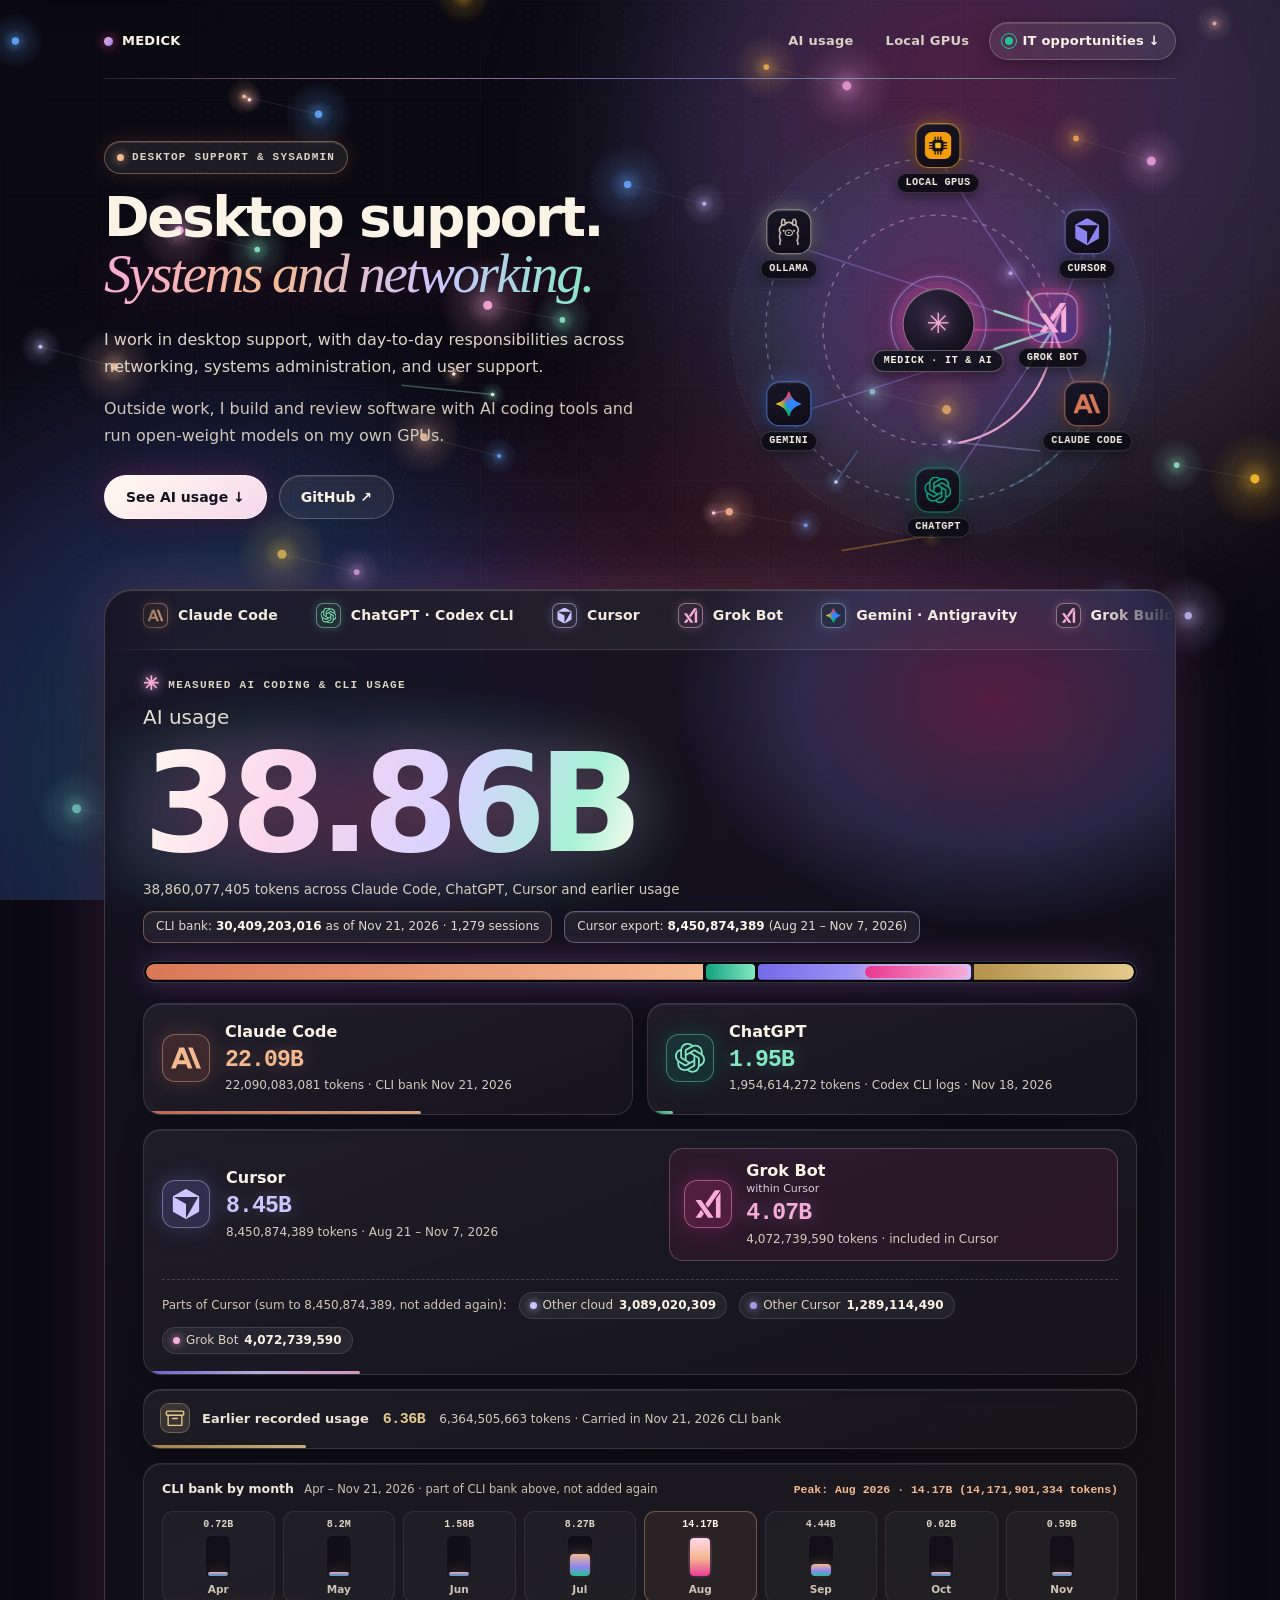
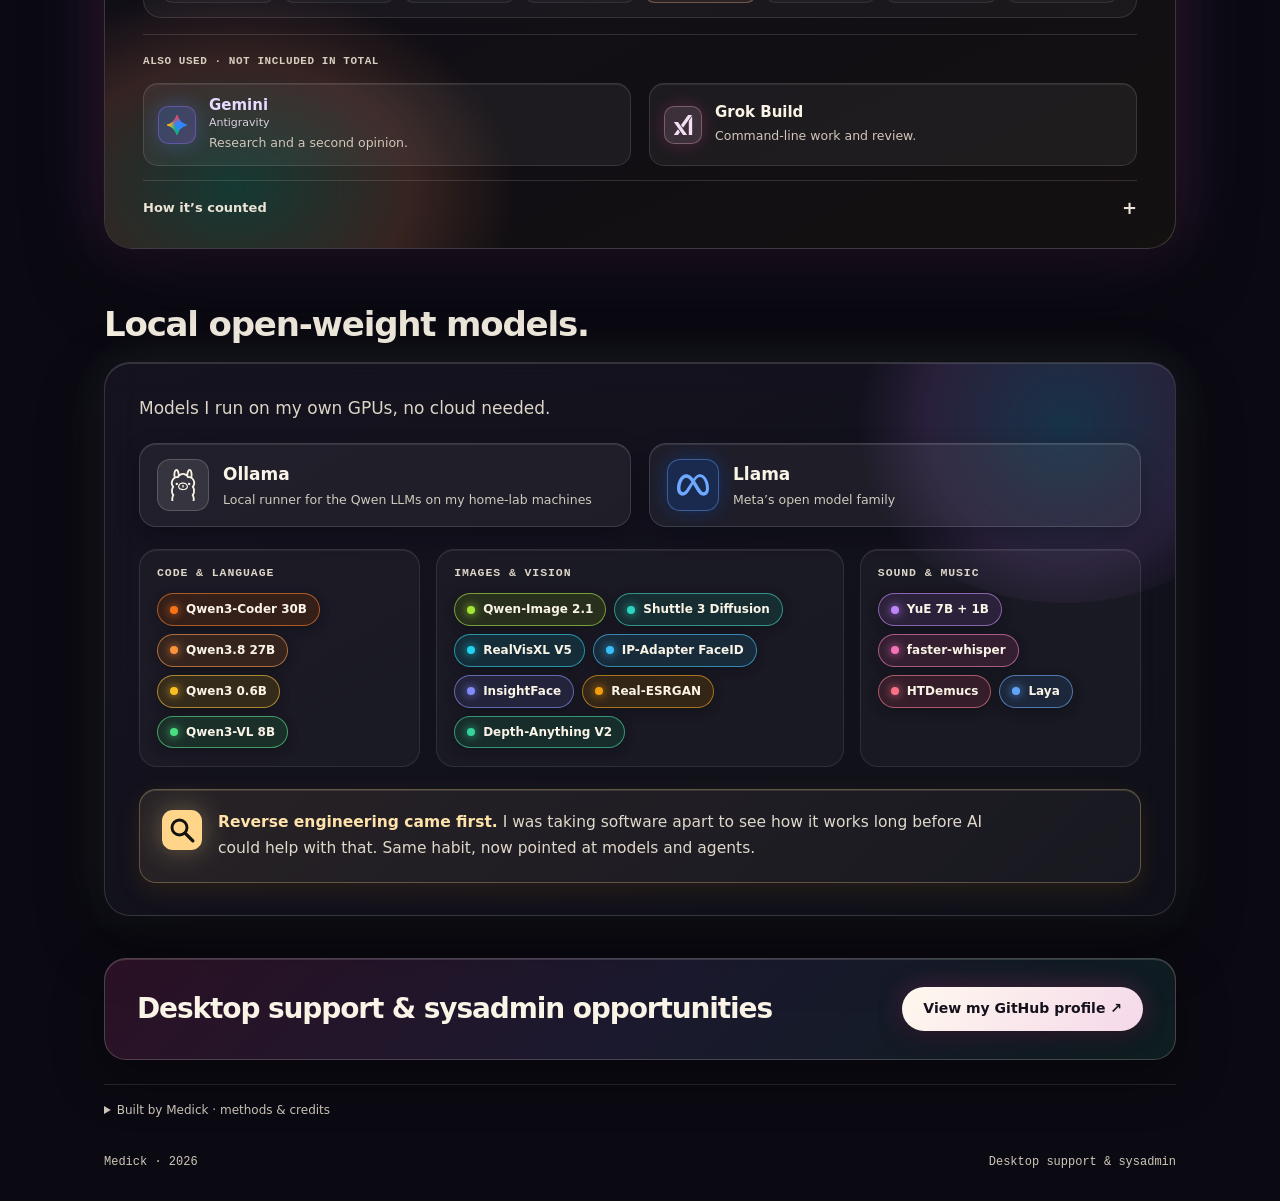
==== index.html @ 73600a6e "Daily refresh 2026-11-21: 38,860,077,405 tokens" ====
<!doctype html>
<html lang="en">
<head>
  <meta charset="utf-8">
  <meta name="viewport" content="width=device-width,initial-scale=1">
  <meta name="theme-color" content="#0b0a12">
  <title>Medick · AI usage ticker: 38B+ tokens</title>
  <meta name="description" content="Desktop support and systems administration. A measured, daily-updated count of the AI tokens I&#39;ve used in Claude Code, ChatGPT and Cursor, plus the open-weight models I run on my own GPUs.">
  <meta property="og:type" content="website">
  <meta property="og:title" content="Medick · AI usage ticker: 38B+ tokens">
  <meta property="og:description" content="Desktop support and systems administration. A measured, daily-updated count of the AI tokens I&#39;ve used in Claude Code, ChatGPT and Cursor, plus the open-weight models I run on my own GPUs.">
  <meta property="og:url" content="https://medick51o.github.io/token-ticker/">
  <meta property="og:image" content="https://medick51o.github.io/token-ticker/og-20261118.png">
  <meta property="og:image:type" content="image/png">
  <meta property="og:image:width" content="1200">
  <meta property="og:image:height" content="627">
  <meta property="og:image:alt" content="Medick: desktop support and systems administration, with a measured AI usage token total">
  <meta name="twitter:card" content="summary_large_image">
  <meta name="twitter:title" content="Medick · AI usage ticker: 38B+ tokens">
  <meta name="twitter:description" content="Desktop support and systems administration. A measured, daily-updated count of the AI tokens I&#39;ve used in Claude Code, ChatGPT and Cursor, plus the open-weight models I run on my own GPUs.">
  <meta name="twitter:image" content="https://medick51o.github.io/token-ticker/og-20261118.png">
  <link rel="icon" type="image/svg+xml" href="favicon.svg">
  <link rel="stylesheet" href="styles.css">
</head>
<body>
<a class="skip-link" href="#main">Skip to main content</a>
<svg width="0" height="0" style="position:absolute" aria-hidden="true" focusable="false">
  <defs><linearGradient gradientUnits="userSpaceOnUse" id="lobe-icons-gemini-0-_R_0_" x1="7" x2="11" y1="15.5" y2="12"><stop stop-color="#08B962"></stop><stop offset="1" stop-color="#08B962" stop-opacity="0"></stop></linearGradient><linearGradient gradientUnits="userSpaceOnUse" id="lobe-icons-gemini-1-_R_0_" x1="8" x2="11.5" y1="5.5" y2="11"><stop stop-color="#F94543"></stop><stop offset="1" stop-color="#F94543" stop-opacity="0"></stop></linearGradient><linearGradient gradientUnits="userSpaceOnUse" id="lobe-icons-gemini-2-_R_0_" x1="3.5" x2="17.5" y1="13.5" y2="12"><stop stop-color="#FABC12"></stop><stop offset=".46" stop-color="#FABC12" stop-opacity="0"></stop></linearGradient></defs>
  <symbol id="m-history" viewBox="0 0 48 48"><rect x="5" y="9" width="38" height="9" rx="3" fill="none" stroke="currentColor" stroke-width="3"/><path d="M9 18v22h30V18M19 25h10" fill="none" stroke="currentColor" stroke-width="3" stroke-linejoin="round" stroke-linecap="round"/></symbol>
  <symbol id="m-re" viewBox="0 0 48 48"><rect width="48" height="48" rx="13" fill="#FFD58A"/><circle cx="21" cy="21" r="9" fill="none" stroke="#15130F" stroke-width="3.5"/><line x1="28" y1="28" x2="37" y2="37" stroke="#15130F" stroke-width="4" stroke-linecap="round"/></symbol>
  <symbol id="m-local" viewBox="0 0 48 48"><rect width="48" height="48" rx="13" fill="#F59E0B"/><rect x="14" y="14" width="20" height="20" rx="4" fill="#15130F"/><rect x="19" y="19" width="10" height="10" rx="2" fill="#FBBF24"/><g stroke="#15130F" stroke-width="2.4" stroke-linecap="round"><path d="M19 9v5M24 9v5M29 9v5M19 34v5M24 34v5M29 34v5M9 19h5M9 24h5M9 29h5M34 19h5M34 24h5M34 29h5"/></g></symbol>
  <symbol id="company-anthropic" viewBox="0 0 24 24" fill="currentColor" fill-rule="evenodd"><path d="M17.3041 3.541h-3.6718l6.696 16.918H24Zm-10.6082 0L0 20.459h3.7442l1.3693-3.5527h7.0052l1.3693 3.5528h3.7442L10.5363 3.5409Zm-.3712 10.2232 2.2914-5.9456 2.2914 5.9456Z"/></symbol>
  <symbol id="company-openai" viewBox="0 0 24 24" fill="currentColor" fill-rule="evenodd"><path d="M9.205 8.658v-2.26c0-.19.072-.333.238-.428l4.543-2.616c.619-.357 1.356-.523 2.117-.523 2.854 0 4.662 2.212 4.662 4.566 0 .167 0 .357-.024.547l-4.71-2.759a.797.797 0 00-.856 0l-5.97 3.473zm10.609 8.8V12.06c0-.333-.143-.57-.429-.737l-5.97-3.473 1.95-1.118a.433.433 0 01.476 0l4.543 2.617c1.309.76 2.189 2.378 2.189 3.948 0 1.808-1.07 3.473-2.76 4.163zM7.802 12.703l-1.95-1.142c-.167-.095-.239-.238-.239-.428V5.899c0-2.545 1.95-4.472 4.591-4.472 1 0 1.927.333 2.712.928L8.23 5.067c-.285.166-.428.404-.428.737v6.898zM12 15.128l-2.795-1.57v-3.33L12 8.658l2.795 1.57v3.33L12 15.128zm1.796 7.23c-1 0-1.927-.332-2.712-.927l4.686-2.712c.285-.166.428-.404.428-.737v-6.898l1.974 1.142c.167.095.238.238.238.428v5.233c0 2.545-1.974 4.472-4.614 4.472zm-5.637-5.303l-4.544-2.617c-1.308-.761-2.188-2.378-2.188-3.948A4.482 4.482 0 014.21 6.327v5.423c0 .333.143.571.428.738l5.947 3.449-1.95 1.118a.432.432 0 01-.476 0zm-.262 3.9c-2.688 0-4.662-2.021-4.662-4.519 0-.19.024-.38.047-.57l4.686 2.71c.286.167.571.167.856 0l5.97-3.448v2.26c0 .19-.07.333-.237.428l-4.543 2.616c-.619.357-1.356.523-2.117.523zm5.899 2.83a5.947 5.947 0 005.827-4.756C22.287 18.339 24 15.84 24 13.296c0-1.665-.713-3.282-1.998-4.448.119-.5.19-.999.19-1.498 0-3.401-2.759-5.947-5.946-5.947-.642 0-1.26.095-1.88.31A5.962 5.962 0 0010.205 0a5.947 5.947 0 00-5.827 4.757C1.713 5.447 0 7.945 0 10.49c0 1.666.713 3.283 1.998 4.448-.119.5-.19 1-.19 1.499 0 3.401 2.759 5.946 5.946 5.946.642 0 1.26-.095 1.88-.309a5.96 5.96 0 004.162 1.713z"></path></symbol>
  <symbol id="company-cursor" viewBox="0 0 24 24" fill="currentColor" fill-rule="evenodd"><path d="M11.503.131 1.891 5.678a.84.84 0 0 0-.42.726v11.188c0 .3.162.575.42.724l9.609 5.55a1 1 0 0 0 .998 0l9.61-5.55a.84.84 0 0 0 .42-.724V6.404a.84.84 0 0 0-.42-.726L12.497.131a1.01 1.01 0 0 0-.996 0M2.657 6.338h18.55c.263 0 .43.287.297.515L12.23 22.918c-.062.107-.229.064-.229-.06V12.335a.59.59 0 0 0-.295-.51l-9.11-5.257c-.109-.063-.064-.23.061-.23"/></symbol>
  <symbol id="company-xai" viewBox="0 0 24 24" fill="currentColor" fill-rule="evenodd"><path d="M6.469 8.776L16.512 23h-4.464L2.005 8.776H6.47zm-.004 7.9l2.233 3.164L6.467 23H2l4.465-6.324zM22 2.582V23h-3.659V7.764L22 2.582zM22 1l-9.952 14.095-2.233-3.163L17.533 1H22z"></path></symbol>
  <symbol id="company-gemini" viewBox="0 0 24 24" fill="currentColor" fill-rule="evenodd"><path d="M20.616 10.835a14.147 14.147 0 01-4.45-3.001 14.111 14.111 0 01-3.678-6.452.503.503 0 00-.975 0 14.134 14.134 0 01-3.679 6.452 14.155 14.155 0 01-4.45 3.001c-.65.28-1.318.505-2.002.678a.502.502 0 000 .975c.684.172 1.35.397 2.002.677a14.147 14.147 0 014.45 3.001 14.112 14.112 0 013.679 6.453.502.502 0 00.975 0c.172-.685.397-1.351.677-2.003a14.145 14.145 0 013.001-4.45 14.113 14.113 0 016.453-3.678.503.503 0 000-.975 13.245 13.245 0 01-2.003-.678z" fill="#3186FF"></path><path d="M20.616 10.835a14.147 14.147 0 01-4.45-3.001 14.111 14.111 0 01-3.678-6.452.503.503 0 00-.975 0 14.134 14.134 0 01-3.679 6.452 14.155 14.155 0 01-4.45 3.001c-.65.28-1.318.505-2.002.678a.502.502 0 000 .975c.684.172 1.35.397 2.002.677a14.147 14.147 0 014.45 3.001 14.112 14.112 0 013.679 6.453.502.502 0 00.975 0c.172-.685.397-1.351.677-2.003a14.145 14.145 0 013.001-4.45 14.113 14.113 0 016.453-3.678.503.503 0 000-.975 13.245 13.245 0 01-2.003-.678z" fill="url(#lobe-icons-gemini-0-_R_0_)"></path><path d="M20.616 10.835a14.147 14.147 0 01-4.45-3.001 14.111 14.111 0 01-3.678-6.452.503.503 0 00-.975 0 14.134 14.134 0 01-3.679 6.452 14.155 14.155 0 01-4.45 3.001c-.65.28-1.318.505-2.002.678a.502.502 0 000 .975c.684.172 1.35.397 2.002.677a14.147 14.147 0 014.45 3.001 14.112 14.112 0 013.679 6.453.502.502 0 00.975 0c.172-.685.397-1.351.677-2.003a14.145 14.145 0 013.001-4.45 14.113 14.113 0 016.453-3.678.503.503 0 000-.975 13.245 13.245 0 01-2.003-.678z" fill="url(#lobe-icons-gemini-1-_R_0_)"></path><path d="M20.616 10.835a14.147 14.147 0 01-4.45-3.001 14.111 14.111 0 01-3.678-6.452.503.503 0 00-.975 0 14.134 14.134 0 01-3.679 6.452 14.155 14.155 0 01-4.45 3.001c-.65.28-1.318.505-2.002.678a.502.502 0 000 .975c.684.172 1.35.397 2.002.677a14.147 14.147 0 014.45 3.001 14.112 14.112 0 013.679 6.453.502.502 0 00.975 0c.172-.685.397-1.351.677-2.003a14.145 14.145 0 013.001-4.45 14.113 14.113 0 016.453-3.678.503.503 0 000-.975 13.245 13.245 0 01-2.003-.678z" fill="url(#lobe-icons-gemini-2-_R_0_)"></path></symbol>
  <symbol id="company-ollama" viewBox="0 0 24 24" fill="currentColor" fill-rule="evenodd"><path d="M16.361 10.26a.894.894 0 0 0-.558.47l-.072.148.001.207c0 .193.004.217.059.353.076.193.152.312.291.448.24.238.51.3.872.205a.86.86 0 0 0 .517-.436.752.752 0 0 0 .08-.498c-.064-.453-.33-.782-.724-.897a1.06 1.06 0 0 0-.466 0zm-9.203.005c-.305.096-.533.32-.65.639a1.187 1.187 0 0 0-.06.52c.057.309.31.59.598.667.362.095.632.033.872-.205.14-.136.215-.255.291-.448.055-.136.059-.16.059-.353l.001-.207-.072-.148a.894.894 0 0 0-.565-.472 1.02 1.02 0 0 0-.474.007Zm4.184 2c-.131.071-.223.25-.195.383.031.143.157.288.353.407.105.063.112.072.117.136.004.038-.01.146-.029.243-.02.094-.036.194-.036.222.002.074.07.195.143.253.064.052.076.054.255.059.164.005.198.001.264-.03.169-.082.212-.234.15-.525-.052-.243-.042-.28.087-.355.137-.08.281-.219.324-.314a.365.365 0 0 0-.175-.48.394.394 0 0 0-.181-.033c-.126 0-.207.03-.355.124l-.085.053-.053-.032c-.219-.13-.259-.145-.391-.143a.396.396 0 0 0-.193.032zm.39-2.195c-.373.036-.475.05-.654.086-.291.06-.68.195-.951.328-.94.46-1.589 1.226-1.787 2.114-.04.176-.045.234-.045.53 0 .294.005.357.043.524.264 1.16 1.332 2.017 2.714 2.173.3.033 1.596.033 1.896 0 1.11-.125 2.064-.727 2.493-1.571.114-.226.169-.372.22-.602.039-.167.044-.23.044-.523 0-.297-.005-.355-.045-.531-.288-1.29-1.539-2.304-3.072-2.497a6.873 6.873 0 0 0-.855-.031zm.645.937a3.283 3.283 0 0 1 1.44.514c.223.148.537.458.671.662.166.251.26.508.303.82.02.143.01.251-.043.482-.08.345-.332.705-.672.957a3.115 3.115 0 0 1-.689.348c-.382.122-.632.144-1.525.138-.582-.006-.686-.01-.853-.042-.57-.107-1.022-.334-1.35-.68-.264-.28-.385-.535-.45-.946-.03-.192.025-.509.137-.776.136-.326.488-.73.836-.963.403-.269.934-.46 1.422-.512.187-.02.586-.02.773-.002zm-5.503-11a1.653 1.653 0 0 0-.683.298C5.617.74 5.173 1.666 4.985 2.819c-.07.436-.119 1.04-.119 1.503 0 .544.064 1.24.155 1.721.02.107.031.202.023.208a8.12 8.12 0 0 1-.187.152 5.324 5.324 0 0 0-.949 1.02 5.49 5.49 0 0 0-.94 2.339 6.625 6.625 0 0 0-.023 1.357c.091.78.325 1.438.727 2.04l.13.195-.037.064c-.269.452-.498 1.105-.605 1.732-.084.496-.095.629-.095 1.294 0 .67.009.803.088 1.266.095.555.288 1.143.503 1.534.071.128.243.393.264.407.007.003-.014.067-.046.141a7.405 7.405 0 0 0-.548 1.873c-.062.417-.071.552-.071.991 0 .56.031.832.148 1.279L3.42 24h1.478l-.05-.091c-.297-.552-.325-1.575-.068-2.597.117-.472.25-.819.498-1.296l.148-.29v-.177c0-.165-.003-.184-.057-.293a.915.915 0 0 0-.194-.25 1.74 1.74 0 0 1-.385-.543c-.424-.92-.506-2.286-.208-3.451.124-.486.329-.918.544-1.154a.787.787 0 0 0 .223-.531c0-.195-.07-.355-.224-.522a3.136 3.136 0 0 1-.817-1.729c-.14-.96.114-2.005.69-2.834.563-.814 1.353-1.336 2.237-1.475.199-.033.57-.028.776.01.226.04.367.028.512-.041.179-.085.268-.19.374-.431.093-.215.165-.333.36-.576.234-.29.46-.489.822-.729.413-.27.884-.467 1.352-.561.17-.035.25-.04.569-.04.319 0 .398.005.569.04a4.07 4.07 0 0 1 1.914.997c.117.109.398.457.488.602.034.057.095.177.132.267.105.241.195.346.374.43.14.068.286.082.503.045.343-.058.607-.053.943.016 1.144.23 2.14 1.173 2.581 2.437.385 1.108.276 2.267-.296 3.153-.097.15-.193.27-.333.419-.301.322-.301.722-.001 1.053.493.539.801 1.866.708 3.036-.062.772-.26 1.463-.533 1.854a2.096 2.096 0 0 1-.224.258.916.916 0 0 0-.194.25c-.054.109-.057.128-.057.293v.178l.148.29c.248.476.38.823.498 1.295.253 1.008.231 2.01-.059 2.581a.845.845 0 0 0-.044.098c0 .006.329.009.732.009h.73l.02-.074.036-.134c.019-.076.057-.3.088-.516.029-.217.029-1.016 0-1.258-.11-.875-.295-1.57-.597-2.226-.032-.074-.053-.138-.046-.141.008-.005.057-.074.108-.152.376-.569.607-1.284.724-2.228.031-.26.031-1.378 0-1.628-.083-.645-.182-1.082-.348-1.525a6.083 6.083 0 0 0-.329-.7l-.038-.064.131-.194c.402-.604.636-1.262.727-2.04a6.625 6.625 0 0 0-.024-1.358 5.512 5.512 0 0 0-.939-2.339 5.325 5.325 0 0 0-.95-1.02 8.097 8.097 0 0 1-.186-.152.692.692 0 0 1 .023-.208c.208-1.087.201-2.443-.017-3.503-.19-.924-.535-1.658-.98-2.082-.354-.338-.716-.482-1.15-.455-.996.059-1.8 1.205-2.116 3.01a6.805 6.805 0 0 0-.097.726c0 .036-.007.066-.015.066a.96.96 0 0 1-.149-.078A4.857 4.857 0 0 0 12 3.03c-.832 0-1.687.243-2.456.698a.958.958 0 0 1-.148.078c-.008 0-.015-.03-.015-.066a6.71 6.71 0 0 0-.097-.725C8.997 1.392 8.337.319 7.46.048a2.096 2.096 0 0 0-.585-.041Zm.293 1.402c.248.197.523.759.682 1.388.03.113.06.244.069.292.007.047.026.152.041.233.067.365.098.76.102 1.24l.002.475-.12.175-.118.178h-.278c-.324 0-.646.041-.954.124l-.238.06c-.033.007-.038-.003-.057-.144a8.438 8.438 0 0 1 .016-2.323c.124-.788.413-1.501.696-1.711.067-.05.079-.049.157.013zm9.825-.012c.17.126.358.46.498.888.28.854.36 2.028.212 3.145-.019.14-.024.151-.057.144l-.238-.06a3.693 3.693 0 0 0-.954-.124h-.278l-.119-.178-.119-.175.002-.474c.004-.669.066-1.19.214-1.772.157-.623.434-1.185.68-1.382.078-.062.09-.063.159-.012z"/></symbol>
  <symbol id="company-meta" viewBox="0 0 24 24" fill="currentColor" fill-rule="evenodd"><path d="M6.915 4.03c-1.968 0-3.683 1.28-4.871 3.113C.704 9.208 0 11.883 0 14.449c0 .706.07 1.369.21 1.973a6.624 6.624 0 0 0 .265.86 5.297 5.297 0 0 0 .371.761c.696 1.159 1.818 1.927 3.593 1.927 1.497 0 2.633-.671 3.965-2.444.76-1.012 1.144-1.626 2.663-4.32l.756-1.339.186-.325c.061.1.121.196.183.3l2.152 3.595c.724 1.21 1.665 2.556 2.47 3.314 1.046.987 1.992 1.22 3.06 1.22 1.075 0 1.876-.355 2.455-.843a3.743 3.743 0 0 0 .81-.973c.542-.939.861-2.127.861-3.745 0-2.72-.681-5.357-2.084-7.45-1.282-1.912-2.957-2.93-4.716-2.93-1.047 0-2.088.467-3.053 1.308-.652.57-1.257 1.29-1.82 2.05-.69-.875-1.335-1.547-1.958-2.056-1.182-.966-2.315-1.303-3.454-1.303zm10.16 2.053c1.147 0 2.188.758 2.992 1.999 1.132 1.748 1.647 4.195 1.647 6.4 0 1.548-.368 2.9-1.839 2.9-.58 0-1.027-.23-1.664-1.004-.496-.601-1.343-1.878-2.832-4.358l-.617-1.028a44.908 44.908 0 0 0-1.255-1.98c.07-.109.141-.224.211-.327 1.12-1.667 2.118-2.602 3.358-2.602zm-10.201.553c1.265 0 2.058.791 2.675 1.446.307.327.737.871 1.234 1.579l-1.02 1.566c-.757 1.163-1.882 3.017-2.837 4.338-1.191 1.649-1.81 1.817-2.486 1.817-.524 0-1.038-.237-1.383-.794-.263-.426-.464-1.13-.464-2.046 0-2.221.63-4.535 1.66-6.088.454-.687.964-1.226 1.533-1.533a2.264 2.264 0 0 1 1.088-.285z"/></symbol>
</svg>
<canvas id="bg-canvas" class="bg-canvas" aria-hidden="true"></canvas>
<div class="bg-aurora" aria-hidden="true">
  <span class="bg-orb bg-orb-a"></span>
  <span class="bg-orb bg-orb-b"></span>
  <span class="bg-orb bg-orb-c"></span>
  <span class="bg-grid"></span>
</div>
<div class="page">
  <nav class="nav" aria-label="Primary">
    <a class="nav-brand" href="#"><i class="nav-dot" aria-hidden="true"></i>MEDICK</a>
    <div class="nav-links">
      <a class="nav-link" href="#ticker">AI usage</a>
      <a class="nav-link" href="#local-models">Local GPUs</a>
      <a class="nav-pill" href="#talk"><i aria-hidden="true"></i><span>IT opportunities ↓</span></a>
    </div>
  </nav>
  <main id="main">
    <section class="intro">
      <div class="intro-copy">
        <p class="eyebrow"><i aria-hidden="true"></i>Desktop support &amp; sysadmin</p>
        <h1>Desktop support.<br><em>Systems and networking.</em></h1>
        <p class="intro-lead">I work in desktop support, with day-to-day responsibilities across networking, systems administration, and user support.</p>
        <p class="intro-sub">Outside work, I build and review software with AI coding tools and run open-weight models on my own GPUs.</p>
        <div class="intro-actions">
          <a class="btn-primary" href="#ticker">See AI usage ↓</a>
          <a class="btn-ghost" href="https://github.com/medick51o" target="_blank" rel="noopener noreferrer">GitHub ↗</a>
        </div>
      </div>
      <div class="orbit-stage" aria-hidden="true">
        <div class="orbit-glow"></div>
        <div class="orbit-compass"></div>
        <div class="orbit">
          <div class="spin">
            <svg viewBox="14.645 14.645 70.71 70.71">
              <defs>
                <linearGradient id="orbit-ring-sig" x1="0%" y1="0%" x2="100%" y2="100%">
                  <stop offset="0%" stop-color="#f7add8" stop-opacity="0.95"/>
                  <stop offset="50%" stop-color="#8c84f0" stop-opacity="0.75"/>
                  <stop offset="100%" stop-color="#24c495" stop-opacity="0"/>
                </linearGradient>
                <linearGradient id="orbit-spoke-sig" x1="0%" y1="0%" x2="100%" y2="0%">
                  <stop offset="0%" stop-color="#f7add8" stop-opacity="0.9"/>
                  <stop offset="100%" stop-color="#84e8c2" stop-opacity="0.85"/>
                </linearGradient>
              </defs>
              <circle cx="50" cy="50" r="28" fill="none" stroke="rgba(246,178,218,0.42)" stroke-width=".35" stroke-dasharray="1.2 1.4"/>
              <circle cx="50" cy="50" r="42" fill="none" stroke="rgba(199,193,255,0.38)" stroke-width=".35" stroke-dasharray="1.2 1.4"/>
              <circle class="orbit-tracer orbit-tracer-outer" cx="50" cy="50" r="42" pathLength="100" fill="none" stroke="url(#orbit-ring-sig)" stroke-width=".62" stroke-linecap="round" stroke-dasharray="18 82"/>
              <circle class="orbit-tracer orbit-tracer-inner" cx="50" cy="50" r="28" pathLength="100" fill="none" stroke="#f7add8" stroke-width=".58" stroke-linecap="round" stroke-dasharray="22 78"/>
              <g stroke="rgba(168,139,250,0.38)" stroke-width=".34">
                <line x1="78" y1="50" x2="86.37" y2="29"/><line x1="78" y1="50" x2="86.37" y2="71"/><line x1="78" y1="50" x2="50" y2="8"/>
                <line x1="78" y1="50" x2="50" y2="92"/><line x1="78" y1="50" x2="13.63" y2="71"/><line x1="78" y1="50" x2="13.63" y2="29"/>
              </g>
              <g class="spoke-pulses" fill="none" stroke="url(#orbit-spoke-sig)" stroke-width=".66" stroke-linecap="round">
                <line class="spoke-pulse s1" pathLength="100" x1="78" y1="50" x2="86.37" y2="29"/>
                <line class="spoke-pulse s2" pathLength="100" x1="78" y1="50" x2="86.37" y2="71"/>
                <line class="spoke-pulse s3" pathLength="100" x1="78" y1="50" x2="50" y2="92"/>
                <line class="spoke-pulse s4" pathLength="100" x1="78" y1="50" x2="13.63" y2="71"/>
                <line class="spoke-pulse s5" pathLength="100" x1="78" y1="50" x2="13.63" y2="29"/>
                <line class="spoke-pulse s6" pathLength="100" x1="78" y1="50" x2="50" y2="8"/>
              </g>
              <line x1="50" y1="50" x2="78" y2="50" stroke="rgba(232,54,143,0.55)" stroke-width=".65" stroke-linecap="round"/>
              <line class="core-tether-pulse" pathLength="100" x1="50" y1="50" x2="78" y2="50" stroke="#ffd1ec" stroke-width=".95" stroke-linecap="round"/>
            </svg>
            <div class="node bot" style="--a:0deg;--r:calc(var(--S)*.28);--nc:#E8368F"><div><div><svg class="mk" viewBox="0 0 24 24"><use href="#company-xai"/></svg><span>Grok Bot</span></div></div></div>
            <div class="node" style="--a:-30deg;--r:calc(var(--S)*.42);--nc:#8C84F0"><div><div><svg class="mk" viewBox="0 0 24 24"><use href="#company-cursor"/></svg><span>Cursor</span></div></div></div>
            <div class="node" style="--a:30deg;--r:calc(var(--S)*.42);--nc:#D97757"><div><div><svg class="mk" viewBox="0 0 24 24"><use href="#company-anthropic"/></svg><span>Claude Code</span></div></div></div>
            <div class="node" style="--a:90deg;--r:calc(var(--S)*.42);--nc:#10A37F"><div><div><svg class="mk" viewBox="0 0 24 24"><use href="#company-openai"/></svg><span>ChatGPT</span></div></div></div>
            <div class="node" style="--a:150deg;--r:calc(var(--S)*.42);--nc:#4F8CFF"><div><div><svg class="mk" viewBox="0 0 24 24"><use href="#company-gemini"/></svg><span>Gemini</span></div></div></div>
            <div class="node" style="--a:210deg;--r:calc(var(--S)*.42);--nc:#CFC7B6"><div><div><svg class="mk" viewBox="0 0 24 24"><use href="#company-ollama"/></svg><span>Ollama</span></div></div></div>
            <div class="node" style="--a:270deg;--r:calc(var(--S)*.42);--nc:#F59E0B"><div><div><svg class="mk" viewBox="0 0 48 48"><use href="#m-local"/></svg><span>Local GPUs</span></div></div></div>
          </div>
          <div class="core">
            <div class="core-ring"></div>
            <div class="core-ring core-ring-b"></div>
            <div class="core-badge"><span class="core-spark">✳</span></div>
            <span>Medick · IT &amp; AI</span>
          </div>
        </div>
      </div>
    </section>

    <section class="ticker" id="ticker" aria-labelledby="hero-label">
      <div class="marq" aria-hidden="true">
        <div class="marq-track">
          <span style="--mc:#f5b990"><svg class="mk" viewBox="0 0 24 24"><use href="#company-anthropic"/></svg>Claude Code</span>
          <span style="--mc:#84e8c2"><svg class="mk" viewBox="0 0 24 24"><use href="#company-openai"/></svg>ChatGPT · Codex CLI</span>
          <span style="--mc:#ccc6ff"><svg class="mk" viewBox="0 0 24 24"><use href="#company-cursor"/></svg>Cursor</span>
          <span style="--mc:#f7add8"><svg class="mk" viewBox="0 0 24 24"><use href="#company-xai"/></svg>Grok Bot</span>
          <span style="--mc:#93c5fd"><svg class="mk" viewBox="0 0 24 24"><use href="#company-gemini"/></svg>Gemini · Antigravity</span>
          <span style="--mc:#f7add8"><svg class="mk" viewBox="0 0 24 24"><use href="#company-xai"/></svg>Grok Build</span>
          <span style="--mc:#f4f1ea"><svg class="mk" viewBox="0 0 24 24"><use href="#company-ollama"/></svg>Ollama</span>
          <span style="--mc:#6ea8ff"><svg class="mk" viewBox="0 0 24 24"><use href="#company-meta"/></svg>Llama</span>
          <span style="--mc:#fbbf24"><svg class="mk" viewBox="0 0 48 48"><use href="#m-local"/></svg>Local GPUs</span>
          <span style="--mc:#f5b990"><svg class="mk" viewBox="0 0 24 24"><use href="#company-anthropic"/></svg>Claude Code</span>
          <span style="--mc:#84e8c2"><svg class="mk" viewBox="0 0 24 24"><use href="#company-openai"/></svg>ChatGPT · Codex CLI</span>
          <span style="--mc:#ccc6ff"><svg class="mk" viewBox="0 0 24 24"><use href="#company-cursor"/></svg>Cursor</span>
          <span style="--mc:#f7add8"><svg class="mk" viewBox="0 0 24 24"><use href="#company-xai"/></svg>Grok Bot</span>
          <span style="--mc:#93c5fd"><svg class="mk" viewBox="0 0 24 24"><use href="#company-gemini"/></svg>Gemini · Antigravity</span>
          <span style="--mc:#f7add8"><svg class="mk" viewBox="0 0 24 24"><use href="#company-xai"/></svg>Grok Build</span>
          <span style="--mc:#f4f1ea"><svg class="mk" viewBox="0 0 24 24"><use href="#company-ollama"/></svg>Ollama</span>
          <span style="--mc:#6ea8ff"><svg class="mk" viewBox="0 0 24 24"><use href="#company-meta"/></svg>Llama</span>
          <span style="--mc:#fbbf24"><svg class="mk" viewBox="0 0 48 48"><use href="#m-local"/></svg>Local GPUs</span>
        </div>
      </div>
      <div class="kicker"><span class="spark" aria-hidden="true">✳</span> Measured AI coding &amp; CLI usage</div>
      <h2 id="hero-label">AI usage</h2>
      <div class="odometer-wrap">
        <div class="odometer-glow" aria-hidden="true"></div>
        <div class="big-number" id="odometer" aria-hidden="true">38.86B</div>
      </div>
      <div id="odometer-status" class="sr-only" aria-live="polite">38,860,077,405 tokens across Claude Code, ChatGPT, Cursor and earlier usage</div>
      <p class="energy" id="usage-context">38,860,077,405 tokens across Claude Code, ChatGPT, Cursor and earlier usage</p>
      <div class="snapshot-strip" id="snapshot-strip">
        <span id="cli-bank-pill">CLI bank: <strong>30,409,203,016</strong> as of Nov 21, 2026 · 1,279 sessions</span>
        <span id="cursor-bank-pill">Cursor export: <strong>8,450,874,389</strong> (Aug 21 – Nov 7, 2026)</span>
      </div>

      <div class="bar-track" id="bar-track">
        <div class="usage-bar" id="usage-bar" role="img" aria-label="Combined snapshots: Claude Code 22,090,083,081; ChatGPT 1,954,614,272; Cursor 8,450,874,389 including Grok Bot 4,072,739,590 as a subset; Earlier recorded usage 6,364,505,663">
          <span class="bar-part claude" id="bar-claude" data-tool="claude" style="flex:22090083081" title="Claude Code"></span>
          <span class="bar-part codex" id="bar-codex" data-tool="codex" style="flex:1954614272" title="ChatGPT (Codex CLI)"></span>
          <span class="bar-part cursor" id="bar-cursor" data-tool="cursor" style="flex:8450874389" title="Cursor"><b class="bar-subset-grok" id="bar-grok-subset" data-tool="grok" title="Grok Bot (within Cursor)" style="width:48.193114730249%"></b></span>
          <span class="bar-part history" id="bar-history" data-tool="history" style="flex:6364505663" title="Earlier recorded usage"></span>
        </div>
      </div>

      <div class="tool-grid" id="tools">
        <article class="tool-row claude" id="row-claude" data-tool="claude" style="--share:56.8452%" data-component="22090083081" aria-label="Claude Code, 22,090,083,081 tokens">
          <svg class="tool-icon" viewBox="0 0 24 24" aria-hidden="true"><use href="#company-anthropic"/></svg>
          <div class="tool-copy">
            <h3 class="tool-label">Claude Code</h3>
            <div class="tool-number" id="tool-claude">22.09B</div>
            <div class="tool-detail" id="claude-detail">22,090,083,081 tokens · CLI bank Nov 21, 2026</div>
          </div>
        </article>

        <article class="tool-row codex" id="row-codex" data-tool="codex" style="--share:5.0299%" data-component="1954614272" aria-label="ChatGPT, 1,954,614,272 tokens">
          <svg class="tool-icon" viewBox="0 0 24 24" aria-hidden="true"><use href="#company-openai"/></svg>
          <div class="tool-copy">
            <h3 class="tool-label">ChatGPT</h3>
            <div class="tool-number" id="tool-codex">1.95B</div>
            <div class="tool-detail" id="codex-detail">1,954,614,272 tokens · Codex CLI logs · Nov 18, 2026</div>
          </div>
        </article>

        <article class="tool-row cursor" id="row-cursor" data-tool="cursor" style="--share:21.7469%" data-component="8450874389" aria-label="Cursor, 8,450,874,389 tokens">
          <svg class="tool-icon" viewBox="0 0 24 24" aria-hidden="true"><use href="#company-cursor"/></svg>
          <div class="tool-copy">
            <h3 class="tool-label">Cursor</h3>
            <div class="tool-number" id="tool-cursor">8.45B</div>
            <div class="tool-detail" id="cursor-detail">8,450,874,389 tokens · Aug 21 – Nov 7, 2026</div>
          </div>
          <div class="tool-subset" id="row-grok-subset" data-tool="grok" role="group" aria-label="Grok Bot is included within Cursor">
            <svg class="tool-icon" viewBox="0 0 24 24" aria-hidden="true"><use href="#company-xai"/></svg>
            <div class="tool-copy">
              <h4 class="tool-label">Grok Bot <small>within Cursor</small></h4>
              <div class="tool-number" id="tool-grok">4.07B</div>
              <div class="tool-detail" id="grok-detail">4,072,739,590 tokens · included in Cursor</div>
            </div>
          </div>
          <div class="cursor-breakdown" id="cursor-breakdown" aria-label="Cursor parts: Other cloud 3,089,020,309, Other Cursor 1,289,114,490, Grok Bot 4,072,739,590; sum equals Cursor 8,450,874,389, not added again">
            <span class="cb-title">Parts of Cursor (sum to <span id="cursor-parts-sum">8,450,874,389</span>, not added again):</span>
            <span class="cb-part cb-cloud"><i aria-hidden="true"></i>Other cloud <strong id="cursor-part-cloud">3,089,020,309</strong></span>
            <span class="cb-part cb-other"><i aria-hidden="true"></i>Other Cursor <strong id="cursor-part-other">1,289,114,490</strong></span>
            <span class="cb-part cb-grok"><i aria-hidden="true"></i>Grok Bot <strong id="cursor-part-grok">4,072,739,590</strong></span>
          </div>
        </article>

        <article class="tool-row history" id="row-history" data-tool="history" style="--share:16.3780%" data-component="6364505663" aria-label="Earlier recorded usage, 6,364,505,663 tokens">
          <svg class="tool-icon" viewBox="0 0 48 48" aria-hidden="true"><use href="#m-history"/></svg>
          <div class="tool-copy">
            <h3 class="tool-label">Earlier recorded usage</h3>
            <div class="tool-number" id="tool-history">6.36B</div>
            <div class="tool-detail" id="history-detail">6,364,505,663 tokens · carried in Nov 21, 2026 CLI bank</div>
          </div>
        </article>
      </div>

      <div class="monthly-strip" id="monthly-strip" role="region" aria-label="CLI bank monthly activity">
        <div class="monthly-head">
          <span class="monthly-title">CLI bank by month <small>Apr – Nov 21, 2026 · part of CLI bank above, not added again</small></span>
          <span class="monthly-readout" id="monthly-readout" data-default="Peak: Aug 2026 · 14.17B (14,171,901,334 tokens)">Peak: Aug 2026 · 14.17B (14,171,901,334 tokens)</span>
        </div>
        <div class="monthly-bars" id="monthly-bars">
          <button type="button" class="m-bar" data-month="Apr 2026" data-tokens="724564909" aria-label="Apr 2026: 724,564,909 tokens"><span class="m-val">0.72B</span><span class="m-track"><span class="m-fill" style="height:5.11%"></span></span><span class="m-lbl">Apr</span></button>
          <button type="button" class="m-bar" data-month="May 2026" data-tokens="8246866" aria-label="May 2026: 8,246,866 tokens"><span class="m-val">8.2M</span><span class="m-track"><span class="m-fill" style="height:0.06%"></span></span><span class="m-lbl">May</span></button>
          <button type="button" class="m-bar" data-month="Jun 2026" data-tokens="1575630146" aria-label="Jun 2026: 1,575,630,146 tokens"><span class="m-val">1.58B</span><span class="m-track"><span class="m-fill" style="height:11.12%"></span></span><span class="m-lbl">Jun</span></button>
          <button type="button" class="m-bar" data-month="Jul 2026" data-tokens="8273279885" aria-label="Jul 2026: 8,273,279,885 tokens"><span class="m-val">8.27B</span><span class="m-track"><span class="m-fill" style="height:58.38%"></span></span><span class="m-lbl">Jul</span></button>
          <button type="button" class="m-bar is-peak" data-month="Aug 2026" data-tokens="14171901334" aria-label="Aug 2026: 14,171,901,334 tokens"><span class="m-val">14.17B</span><span class="m-track"><span class="m-fill" style="height:100.00%"></span></span><span class="m-lbl">Aug</span></button>
          <button type="button" class="m-bar" data-month="Sep 2026" data-tokens="4444748966" aria-label="Sep 2026: 4,444,748,966 tokens"><span class="m-val">4.44B</span><span class="m-track"><span class="m-fill" style="height:31.36%"></span></span><span class="m-lbl">Sep</span></button>
          <button type="button" class="m-bar" data-month="Oct 2026" data-tokens="616283149" aria-label="Oct 2026: 616,283,149 tokens"><span class="m-val">0.62B</span><span class="m-track"><span class="m-fill" style="height:4.35%"></span></span><span class="m-lbl">Oct</span></button>
          <button type="button" class="m-bar" data-month="Nov 2026" data-tokens="594547761" aria-label="Nov 2026: 594,547,761 tokens"><span class="m-val">0.59B</span><span class="m-track"><span class="m-fill" style="height:4.20%"></span></span><span class="m-lbl">Nov</span></button>
        </div>
      </div>

      <div class="also-tools" aria-labelledby="also-label">
        <p class="also-label" id="also-label">Also used · not included in total</p>
        <article class="also-tool gemini">
          <svg viewBox="0 0 24 24" aria-hidden="true"><use href="#company-gemini"/></svg>
          <div>
            <h3>Gemini <small>Antigravity</small></h3>
            <p>Research and a second opinion.</p>
          </div>
        </article>
        <article class="also-tool grok-build">
          <svg viewBox="0 0 24 24" aria-hidden="true"><use href="#company-xai"/></svg>
          <div>
            <h3>Grok Build</h3>
            <p>Command-line work and review.</p>
          </div>
        </article>
      </div>

      <details class="method" id="method">
        <summary>How it’s counted</summary>
        <p id="method-note">Counts come from two measured sources: local CLI session logs saved through Nov 21, 2026 (including cached input tokens) and Cursor&#x27;s official usage CSV export through Nov 7, 2026 (1,899 blank-token rows excluded). Grok Bot, other cloud agents, and other Cursor usage are parts of the Cursor total and are never added twice. Nothing estimated enters the token totals, and the numbers animate briefly once on load rather than streaming live. The sources are separate snapshots, so some overlap between them is possible.</p>
        <p class="method-meta" id="stats">1,279 CLI sessions recorded.</p>
        <p class="honest" id="honest-network-note">Only measured token counts appear in the totals above.</p>
      </details>
    </section>

    <section class="local-restored" id="local-models">
      <h2>Local open-weight models.</h2>
      <div class="local rv">
        <p class="in">Models I run on my own GPUs, no cloud needed.</p>
        <div class="rt">
          <span class="rtb" style="--c:#F4F1EA">
            <svg class="mk" viewBox="0 0 24 24" aria-hidden="true"><use href="#company-ollama"/></svg>
            <b>Ollama</b>
            <small>Local runner for the Qwen LLMs on my home-lab machines</small>
          </span>
          <span class="rtb" style="--c:#0866FF">
            <svg class="mk" viewBox="0 0 24 24" aria-hidden="true"><use href="#company-meta"/></svg>
            <b>Llama</b>
            <small>Meta’s open model family</small>
          </span>
        </div>
        <div class="groups">
          <div class="group-card">
            <h3 class="group-title">Code &amp; language</h3>
            <div class="chips">
              <span class="chip" style="--c:#F97316">Qwen3-Coder 30B</span>
              <span class="chip" style="--c:#FB923C">Qwen3.8 27B</span>
              <span class="chip" style="--c:#FBBF24">Qwen3 0.6B</span>
              <span class="chip" style="--c:#4ADE80">Qwen3-VL 8B</span>
            </div>
          </div>
          <div class="group-card">
            <h3 class="group-title">Images &amp; vision</h3>
            <div class="chips">
              <span class="chip" style="--c:#A3E635">Qwen-Image 2.1</span>
              <span class="chip" style="--c:#2DD4BF">Shuttle 3 Diffusion</span>
              <span class="chip" style="--c:#22D3EE">RealVisXL V5</span>
              <span class="chip" style="--c:#38BDF8">IP-Adapter FaceID</span>
              <span class="chip" style="--c:#818CF8">InsightFace</span>
              <span class="chip" style="--c:#F59E0B">Real-ESRGAN</span>
              <span class="chip" style="--c:#34D399">Depth-Anything V2</span>
            </div>
          </div>
          <div class="group-card">
            <h3 class="group-title">Sound &amp; music</h3>
            <div class="chips">
              <span class="chip" style="--c:#C084FC">YuE 7B + 1B</span>
              <span class="chip" style="--c:#F472B6">faster-whisper</span>
              <span class="chip" style="--c:#FB7185">HTDemucs</span>
              <span class="chip" style="--c:#60A5FA">Laya</span>
            </div>
          </div>
        </div>
        <div class="re">
          <svg class="mk" viewBox="0 0 48 48" aria-hidden="true"><use href="#m-re"/></svg>
          <p><b>Reverse engineering came first.</b> I was taking software apart to see how it works long before AI could help with that. Same habit, now pointed at models and agents.</p>
        </div>
      </div>
    </section>

    <section class="close rv" id="talk">
      <h2>Desktop support &amp; sysadmin opportunities</h2>
      <p><a href="https://github.com/medick51o" target="_blank" rel="noopener noreferrer">View my GitHub profile ↗</a></p>
    </section>
  </main>

  <details class="credits">
    <summary>Built by Medick · methods &amp; credits</summary>
    <pre id="credits"></pre>
    <p class="marks-note">Logos belong to their owners and do not imply endorsement.</p>
  </details>
  <footer>
    <span>Medick · 2026</span>
    <span>Desktop support &amp; sysadmin</span>
  </footer>
</div>

<script type="application/json" id="ticker-data-fallback">{"schema_version":2,"generated_at":"2026-11-21T16:00:01Z","featured_total":38860077405,"unit":"tokens","context_caption":"38,860,077,405 tokens across Claude Code, ChatGPT, Cursor and earlier usage","components":{"claude_code":{"label":"Claude Code","company":"Anthropic","icon":"company-anthropic","tokens":22090083081,"source_kind":"local_cli_banked","snapshot_date":"2026-11-21","snapshot_label":"CLI bank Nov 21, 2026","color":"#f0bb97"},"codex_cli":{"label":"ChatGPT","counted_from":"Codex CLI logs","company":"OpenAI","icon":"company-openai","tokens":1954614272,"source_kind":"local_cli_banked","snapshot_date":"2026-11-18","snapshot_label":"Codex CLI logs · Nov 18, 2026","color":"#87dbba"},"cursor":{"label":"Cursor","company":"Cursor","icon":"company-cursor","tokens":8450874389,"source_kind":"official_csv_snapshot","snapshot_at":"2026-11-07T16:25:13.686Z","snapshot_date":"2026-11-07","snapshot_range":["2026-08-21","2026-11-07"],"snapshot_label":"Aug 21 – Nov 7, 2026","color":"#c7c1ff","subset":{"key":"grok_bot","label":"Grok Bot","relation":"within Cursor","company":"xAI","icon":"company-xai","tokens":4072739590,"included_in_parent":true,"never_added_twice":true,"color":"#f1a8d3"},"breakdown":{"other_cloud":{"label":"Other cloud","tokens":3089020309,"included_in_parent":true,"never_added_twice":true},"other_cursor":{"label":"Other Cursor","tokens":1289114490,"included_in_parent":true,"never_added_twice":true},"grok_bot":{"label":"Grok Bot","tokens":4072739590,"included_in_parent":true,"never_added_twice":true}}},"earlier_recorded":{"label":"Earlier recorded usage","company":"Archive","icon":"m-history","tokens":6364505663,"source_kind":"frozen_bank_carry","snapshot_date":null,"snapshot_label":"Carried in Nov 21, 2026 CLI bank","color":"#d4bc83"}},"also_used":[{"key":"gemini_antigravity","label":"Gemini","sublabel":"Antigravity","icon":"company-gemini","note":"Research and a second opinion.","tokens":null,"included_in_total":false},{"key":"grok_build","label":"Grok Build","sublabel":null,"icon":"company-xai","note":"Command-line work and review.","tokens":null,"included_in_total":false}],"cli_summary":{"cli_bank_total":30409203016,"sessions_recorded":1279,"started":"2026-05-31","as_of":"2026-11-21T16:00:01Z","as_of_label":"Nov 21, 2026","claude_as_of":"2026-11-21T16:00:01Z","codex_as_of":"2026-11-18T22:39:46Z","monthly":[{"month":"2026-04","tokens":724564909},{"month":"2026-05","tokens":8246866},{"month":"2026-06","tokens":1575630146},{"month":"2026-07","tokens":8273279885},{"month":"2026-08","tokens":14171901334},{"month":"2026-09","tokens":4444748966},{"month":"2026-10","tokens":616283149},{"month":"2026-11","tokens":594547761}]},"cursor_snapshot_meta":{"latest_recorded_event_utc":"2026-11-07T16:25:13.686Z","selected_utc_dates":["2026-08-21","2026-11-07"],"measurable_rows":54583,"blank_token_rows_excluded":1899,"source_sha256":"b5e29d368c65eaa88893791d9b64bec8ab2660eca88afe22dc0d692ce2168c6d"},"methodology":{"summary":"Counts come from two measured sources: local CLI session logs saved through Nov 21, 2026 (including cached input tokens) and Cursor's official usage CSV export through Nov 7, 2026 (1,899 blank-token rows excluded). Grok Bot, other cloud agents, and other Cursor usage are parts of the Cursor total and are never added twice. Nothing estimated enters the token totals, and the numbers animate briefly once on load rather than streaming live. The sources are separate snapshots, so some overlap between them is possible."}}</script>
<script defer src="app.js"></script>
</body>
</html>
---- styles.css ----
:root {
  --bg: #0b0a12;
  --bg-elevated: rgba(20, 18, 29, 0.84);
  --bg-card: rgba(255, 255, 255, 0.045);
  --border: rgba(255, 240, 228, 0.14);
  --border-strong: rgba(255, 240, 228, 0.25);
  --ink: #f6f1e7;
  --ink-muted: #cfc7b9;
  --ticker-ink: #faf4e7;
  --ticker-muted: #d6cebf;
  --claude: #f5b990;
  --claude-bar: #e3865c;
  --codex: #84e8c2;
  --codex-bar: #24c495;
  --cursor: #ccc6ff;
  --cursor-bar: #8c84f0;
  --grok: #f7add8;
  --grok-bar: #e83d95;
  --history: #e3ca8c;
  --history-bar: #cfa960;
  --ease-out: cubic-bezier(0.23, 1, 0.32, 1);
  --ease-in-out: cubic-bezier(0.77, 0, 0.175, 1);
  --mono: ui-monospace, SFMono-Regular, Consolas, monospace;
  --sans: system-ui, -apple-system, Segoe UI, sans-serif;
}

* {
  box-sizing: border-box;
}

html {
  background-color: var(--bg);
  color-scheme: dark;
  scroll-behavior: smooth;
  overflow-x: clip;
}

body {
  position: relative;
  margin: 0;
  min-height: 100vh;
  background-color: var(--bg);
  color: var(--ink);
  font: 16px/1.55 var(--sans);
  -webkit-font-smoothing: antialiased;
  overflow-x: clip;
}

/* Accessible skip link */
.skip-link {
  position: fixed;
  top: 12px;
  left: 16px;
  z-index: 100;
  padding: 9px 16px;
  border-radius: 999px;
  background: #fff9ee;
  color: #15121d;
  font: 700 13px/1.2 var(--sans);
  text-decoration: none;
  box-shadow: 0 10px 28px rgba(0, 0, 0, 0.5);
  transform: translate3d(0, -160%, 0);
  transition: transform 0.18s var(--ease-out);
}

.skip-link:focus,
.skip-link:focus-visible {
  transform: translate3d(0, 0, 0);
  outline: 2px solid #f7add8;
  outline-offset: 3px;
}

/* Full-page living cosmic backdrop: canvas + aurora orbs + luminous grid */
.bg-canvas {
  position: fixed;
  inset: 0;
  width: 100%;
  height: 100%;
  pointer-events: none;
  z-index: 0;
}

.bg-aurora {
  position: fixed;
  inset: 0;
  pointer-events: none;
  z-index: 0;
  overflow: hidden;
}

.bg-grid {
  position: absolute;
  inset: 0;
  background-image:
    radial-gradient(rgba(255, 255, 255, 0.085) 1px, transparent 1px),
    linear-gradient(to right, rgba(255, 255, 255, 0.026) 1px, transparent 1px),
    linear-gradient(to bottom, rgba(255, 255, 255, 0.026) 1px, transparent 1px);
  background-size: 32px 32px, 96px 96px, 96px 96px;
  mask-image: radial-gradient(ellipse 92% 82% at 50% 34%, #000 34%, transparent 100%);
  -webkit-mask-image: radial-gradient(ellipse 92% 82% at 50% 34%, #000 34%, transparent 100%);
  opacity: 0.72;
}

.bg-orb {
  position: absolute;
  border-radius: 50%;
  filter: blur(78px);
  will-change: transform, opacity;
}

.bg-orb-a {
  width: min(780px, 96vw);
  height: min(780px, 96vw);
  top: -230px;
  right: -140px;
  background: radial-gradient(
    circle at 42% 42%,
    rgba(232, 61, 149, 0.36) 0%,
    rgba(140, 132, 240, 0.25) 42%,
    rgba(227, 134, 92, 0.14) 72%,
    transparent 100%
  );
  animation: orbDriftA 22s ease-in-out infinite alternate;
}

.bg-orb-b {
  width: min(740px, 94vw);
  height: min(740px, 94vw);
  bottom: -240px;
  left: -160px;
  background: radial-gradient(
    circle at 55% 50%,
    rgba(36, 196, 149, 0.3) 0%,
    rgba(79, 140, 255, 0.23) 45%,
    rgba(124, 58, 237, 0.14) 76%,
    transparent 100%
  );
  animation: orbDriftB 26s ease-in-out infinite alternate;
}

.bg-orb-c {
  width: min(580px, 84vw);
  height: min(580px, 84vw);
  top: 40%;
  left: 34%;
  background: radial-gradient(
    circle at 50% 50%,
    rgba(245, 158, 11, 0.17) 0%,
    rgba(232, 61, 149, 0.15) 44%,
    transparent 76%
  );
  animation: orbDriftC 30s ease-in-out infinite alternate;
}

@keyframes orbDriftA {
  0% {
    transform: translate3d(0, 0, 0) scale(1);
    opacity: 0.78;
  }
  50% {
    transform: translate3d(-9vw, 8vh, 0) scale(1.12);
    opacity: 0.96;
  }
  100% {
    transform: translate3d(-4vw, 15vh, 0) scale(0.95);
    opacity: 0.82;
  }
}

@keyframes orbDriftB {
  0% {
    transform: translate3d(0, 0, 0) scale(1);
    opacity: 0.75;
  }
  50% {
    transform: translate3d(10vw, -7vh, 0) scale(1.1);
    opacity: 0.94;
  }
  100% {
    transform: translate3d(4vw, -14vh, 0) scale(0.94);
    opacity: 0.8;
  }
}

@keyframes orbDriftC {
  0% {
    transform: translate3d(-10%, -6%, 0) scale(0.95);
    opacity: 0.55;
  }
  50% {
    transform: translate3d(12%, 8%, 0) scale(1.14);
    opacity: 0.85;
  }
  100% {
    transform: translate3d(-6%, 14%, 0) scale(1);
    opacity: 0.65;
  }
}

a {
  color: inherit;
}

svg {
  display: block;
}

a:focus-visible,
button:focus-visible,
summary:focus-visible {
  outline: 2px solid #f7add8;
  outline-offset: 3px;
  border-radius: 6px;
}

.sr-only {
  position: absolute;
  width: 1px;
  height: 1px;
  clip-path: inset(50%);
  overflow: hidden;
  white-space: nowrap;
}

.page {
  position: relative;
  z-index: 1;
  max-width: 1140px;
  margin: 0 auto;
  padding: 0 34px;
}

/* Header nav */
.nav {
  position: relative;
  display: flex;
  justify-content: space-between;
  align-items: center;
  gap: 16px;
  padding: 22px 0 18px;
  font-size: 13px;
  font-weight: 700;
  border-bottom: 1px solid rgba(255, 240, 228, 0.12);
}

.nav::after {
  content: "";
  position: absolute;
  left: 0;
  right: 0;
  bottom: -1px;
  height: 1px;
  background: linear-gradient(
    90deg,
    transparent 0%,
    rgba(247, 173, 216, 0.55) 26%,
    rgba(140, 132, 240, 0.6) 54%,
    rgba(132, 232, 194, 0.5) 80%,
    transparent 100%
  );
  pointer-events: none;
}

.nav a {
  text-decoration: none;
  min-height: 28px;
  display: inline-flex;
  align-items: center;
  gap: 9px;
  letter-spacing: 0.02em;
  transition:
    color 0.18s var(--ease-out),
    transform 0.16s var(--ease-out),
    border-color 0.18s var(--ease-out),
    box-shadow 0.18s var(--ease-out),
    background 0.18s var(--ease-out);
}

.nav a:active {
  transform: scale(0.97);
}

.nav-brand {
  letter-spacing: 0.11em;
  color: #faf4e7;
}

.nav-dot {
  width: 9px;
  height: 9px;
  border-radius: 50%;
  background: linear-gradient(135deg, #f7add8, #8c84f0);
  box-shadow: 0 0 12px rgba(232, 61, 149, 0.85);
}

.nav-links {
  display: flex;
  align-items: center;
  gap: 8px;
}

.nav-link {
  padding: 6px 12px;
  border-radius: 999px;
  font-weight: 600;
  color: #d8d0c2;
}

.nav-pill {
  padding: 8px 15px;
  border-radius: 999px;
  background: rgba(255, 255, 255, 0.075);
  border: 1px solid rgba(255, 240, 228, 0.22);
  color: #faf4e7;
  box-shadow:
    inset 0 1px 0 rgba(255, 255, 255, 0.12),
    0 4px 18px rgba(0, 0, 0, 0.3);
}

.nav-pill i {
  position: relative;
  width: 8px;
  height: 8px;
  border-radius: 50%;
  background: #24c495;
  flex: none;
}

.nav-pill i::after {
  content: "";
  position: absolute;
  inset: -4px;
  border-radius: 50%;
  border: 1.5px solid #24c495;
  animation: dotPing 2.4s cubic-bezier(0, 0, 0.2, 1) infinite;
}

@keyframes dotPing {
  0% {
    transform: scale(0.7);
    opacity: 0.9;
  }
  75%,
  100% {
    transform: scale(1.9);
    opacity: 0;
  }
}

@media (hover: hover) and (pointer: fine) {
  .nav-link:hover {
    color: #faf4e7;
    background: rgba(255, 255, 255, 0.06);
  }

  .nav-pill:hover {
    transform: translateY(-1px);
    border-color: rgba(132, 232, 194, 0.58);
    box-shadow:
      inset 0 1px 0 rgba(255, 255, 255, 0.16),
      0 0 24px rgba(36, 196, 149, 0.28);
  }
}

/* Intro + Orbital Constellation Hero */
.intro {
  display: grid;
  grid-template-columns: 1.08fr 0.92fr;
  gap: 38px;
  padding: 36px 0 44px;
  align-items: center;
}

.eyebrow {
  display: inline-flex;
  align-items: center;
  gap: 8px;
  font: 600 11px/1.2 var(--mono);
  letter-spacing: 0.11em;
  text-transform: uppercase;
  color: #f8e4d4;
  margin: 0 0 16px;
  padding: 6px 12px;
  border-radius: 999px;
  background: rgba(255, 255, 255, 0.075);
  border: 1px solid rgba(245, 185, 144, 0.38);
  box-shadow:
    inset 0 1px 0 rgba(255, 255, 255, 0.12),
    0 0 22px rgba(227, 134, 92, 0.16);
}

.eyebrow i {
  width: 7px;
  height: 7px;
  border-radius: 50%;
  background: #f5b990;
  box-shadow: 0 0 10px #f5b990;
}

.intro h1 {
  font-size: clamp(36px, 4.5vw, 55px);
  letter-spacing: -0.045em;
  line-height: 1.03;
  margin: 0 0 20px;
  color: #faf4e7;
}

.intro h1 em {
  display: inline-block;
  font-family: Georgia, serif;
  font-weight: 400;
  background: linear-gradient(
    95deg,
    #f7add8 0%,
    #f5b990 34%,
    #ccc6ff 68%,
    #84e8c2 100%
  );
  -webkit-background-clip: text;
  background-clip: text;
  color: transparent;
  -webkit-text-fill-color: transparent;
  filter: drop-shadow(0 0 18px rgba(232, 61, 149, 0.25));
  padding-bottom: 0.05em;
}

.intro-copy p {
  margin: 0 0 15px;
  color: #dcd4c6;
  line-height: 1.7;
  max-width: 56ch;
}

.intro-copy p.intro-sub {
  margin-bottom: 26px;
  color: #cfc7b9;
}

.intro-actions {
  display: flex;
  flex-wrap: wrap;
  gap: 12px;
}

.btn-primary,
.btn-ghost {
  position: relative;
  overflow: hidden;
  display: inline-flex;
  align-items: center;
  min-height: 44px;
  padding: 10px 21px;
  border-radius: 999px;
  font-size: 14px;
  font-weight: 700;
  text-decoration: none;
  transition:
    transform 0.16s var(--ease-out),
    box-shadow 0.2s var(--ease-out),
    border-color 0.2s var(--ease-out),
    background 0.2s var(--ease-out);
}

.btn-primary:active,
.btn-ghost:active {
  transform: scale(0.97);
}

.btn-primary {
  background: linear-gradient(135deg, #fff9ee 0%, #f7d9ec 100%);
  color: #15121d;
  border: 1px solid rgba(255, 255, 255, 0.7);
  box-shadow:
    0 8px 24px rgba(0, 0, 0, 0.36),
    0 0 28px rgba(232, 61, 149, 0.3);
}

.btn-primary::after {
  content: "";
  position: absolute;
  inset: 0;
  background: linear-gradient(
    110deg,
    transparent 20%,
    rgba(255, 255, 255, 0.72) 50%,
    transparent 80%
  );
  transform: translate3d(-120%, 0, 0);
  animation: btnSweep 5.5s ease-in-out infinite;
}

@keyframes btnSweep {
  0%,
  55% {
    transform: translate3d(-120%, 0, 0);
  }
  85%,
  100% {
    transform: translate3d(130%, 0, 0);
  }
}

.btn-ghost {
  background: rgba(255, 255, 255, 0.065);
  color: #faf4e7;
  border: 1px solid rgba(255, 240, 228, 0.24);
  box-shadow: inset 0 1px 0 rgba(255, 255, 255, 0.1);
}

@media (hover: hover) and (pointer: fine) {
  .btn-primary:hover,
  .btn-ghost:hover {
    transform: translateY(-2px);
  }

  .btn-primary:hover {
    box-shadow:
      0 12px 28px rgba(0, 0, 0, 0.44),
      0 0 36px rgba(232, 61, 149, 0.46);
  }

  .btn-ghost:hover {
    background: rgba(255, 255, 255, 0.11);
    border-color: rgba(204, 198, 255, 0.58);
    box-shadow: 0 0 24px rgba(140, 132, 240, 0.26);
  }
}

/* Orbit diagram (Nov 2 constellation with live signal pulses & compass halo) */
.orbit-stage {
  position: relative;
  display: grid;
  place-items: center;
  padding: 10px 0;
}

.orbit-glow {
  position: absolute;
  width: min(396px, 82vw);
  height: min(396px, 82vw);
  border-radius: 50%;
  background: radial-gradient(
    circle,
    rgba(232, 61, 149, 0.24) 0%,
    rgba(140, 132, 240, 0.17) 42%,
    rgba(36, 196, 149, 0.09) 68%,
    transparent 76%
  );
  filter: blur(22px);
  animation: orbitPulse 7s ease-in-out infinite alternate;
  will-change: transform, opacity;
}

.orbit-compass {
  position: absolute;
  width: min(414px, 84vw);
  height: min(414px, 84vw);
  border-radius: 50%;
  border: 1px dashed rgba(255, 240, 228, 0.1);
  box-shadow: inset 0 0 42px rgba(140, 132, 240, 0.08);
  animation: orbitSpin 130s linear infinite reverse;
  pointer-events: none;
  will-change: transform;
}

@keyframes orbitPulse {
  0% {
    transform: scale(0.94);
    opacity: 0.72;
  }
  100% {
    transform: scale(1.06);
    opacity: 1;
  }
}

.orbit {
  --S: min(410px, 84vw);
  position: relative;
  width: var(--S);
  height: var(--S);
  margin: 0 auto;
}

.spin {
  position: absolute;
  inset: 14.645%;
  animation: orbitSpin 72s linear infinite;
  will-change: transform;
}

.spin > svg {
  position: absolute;
  inset: 0;
  width: 100%;
  height: 100%;
  overflow: visible;
}

/* Travelling energy packets along orbit rings and spokes */
.orbit-tracer-outer {
  animation: tracerLoop 11s linear infinite;
}

.orbit-tracer-inner {
  opacity: 0.85;
  animation: tracerLoopReverse 7.5s linear infinite;
}

.spoke-pulse {
  stroke-dasharray: 22 98;
  stroke-dashoffset: 120;
  animation: spokeShoot 3.8s ease-in-out infinite;
}

.spoke-pulse.s1 { animation-delay: 0s; }
.spoke-pulse.s2 { animation-delay: 0.6s; }
.spoke-pulse.s3 { animation-delay: 1.2s; }
.spoke-pulse.s4 { animation-delay: 1.8s; }
.spoke-pulse.s5 { animation-delay: 2.4s; }
.spoke-pulse.s6 { animation-delay: 3s; }

.core-tether-pulse {
  stroke-dasharray: 26 94;
  stroke-dashoffset: 120;
  animation: spokeShoot 2.4s ease-out infinite;
}

@keyframes tracerLoop {
  from {
    stroke-dashoffset: 100;
  }
  to {
    stroke-dashoffset: 0;
  }
}

@keyframes tracerLoopReverse {
  from {
    stroke-dashoffset: 0;
  }
  to {
    stroke-dashoffset: 100;
  }
}

@keyframes spokeShoot {
  0% {
    stroke-dashoffset: 120;
    opacity: 0;
  }
  20% {
    opacity: 0.95;
  }
  80% {
    opacity: 0.9;
  }
  100% {
    stroke-dashoffset: 0;
    opacity: 0;
  }
}

.node {
  position: absolute;
  left: 50%;
  top: 50%;
  width: 0;
  height: 0;
  transform: rotate(var(--a)) translateX(var(--r)) rotate(calc(-1 * var(--a)));
}

.node > div {
  position: absolute;
  left: 0;
  top: 0;
  transform: translate(-50%, -50%);
}

.node > div > div {
  display: flex;
  flex-direction: column;
  align-items: center;
  gap: 5px;
  animation: orbitSpin 72s linear infinite reverse;
  will-change: transform;
}

.node svg.mk {
  width: 45px;
  height: 45px;
  padding: 8px;
  border-radius: 13px;
  color: var(--nc, #faf4e7);
  background: linear-gradient(155deg, rgba(24, 21, 36, 0.95), rgba(13, 11, 20, 0.94));
  border: 1.5px solid color-mix(in srgb, var(--nc, #ccc6ff) 64%, rgba(255, 255, 255, 0.18));
  box-shadow:
    inset 0 1px 0 rgba(255, 255, 255, 0.18),
    0 0 20px color-mix(in srgb, var(--nc, #ccc6ff) 42%, transparent),
    0 8px 18px rgba(0, 0, 0, 0.48);
}

.node.bot svg.mk {
  width: 50px;
  height: 50px;
  border-radius: 15px;
  color: #f7add8;
  background: linear-gradient(145deg, rgba(232, 61, 149, 0.3), rgba(124, 58, 237, 0.32));
  border-color: rgba(247, 173, 216, 0.72);
  box-shadow:
    inset 0 1px 0 rgba(255, 255, 255, 0.24),
    0 0 0 5px rgba(232, 61, 149, 0.15),
    0 0 28px rgba(232, 61, 149, 0.58);
}

.node span {
  font: 700 10px/1.15 var(--mono);
  letter-spacing: 0.05em;
  text-transform: uppercase;
  color: #f8f2e8;
  background: rgba(13, 11, 20, 0.92);
  border: 1px solid rgba(255, 255, 255, 0.16);
  padding: 3px 8px;
  border-radius: 999px;
  text-align: center;
  white-space: nowrap;
  box-shadow: 0 4px 12px rgba(0, 0, 0, 0.38);
}

.core {
  position: absolute;
  left: 50%;
  top: 50%;
  transform: translate(-50%, -50%);
  display: flex;
  flex-direction: column;
  align-items: center;
}

.core-ring {
  position: absolute;
  top: 50%;
  left: 50%;
  width: 96px;
  height: 96px;
  margin-left: -48px;
  margin-top: -54px;
  border-radius: 50%;
  border: 1px solid rgba(247, 173, 216, 0.44);
  animation: coreRingPulse 3.6s ease-out infinite;
  will-change: transform, opacity;
}

.core-ring-b {
  border-color: rgba(140, 132, 240, 0.38);
  animation-delay: 1.8s;
}

@keyframes coreRingPulse {
  0% {
    transform: scale(0.78);
    opacity: 0.88;
  }
  100% {
    transform: scale(1.52);
    opacity: 0;
  }
}

.core-badge {
  position: relative;
  width: 72px;
  height: 72px;
  border-radius: 50%;
  display: grid;
  place-items: center;
  background: radial-gradient(circle at 35% 30%, #2f2540 0%, #15121e 72%);
  border: 1.5px solid rgba(247, 173, 216, 0.6);
  box-shadow:
    inset 0 1px 0 rgba(255, 255, 255, 0.22),
    0 0 0 7px rgba(232, 61, 149, 0.13),
    0 0 0 15px rgba(140, 132, 240, 0.08),
    0 0 30px rgba(232, 61, 149, 0.38);
}

.core-spark {
  font-size: 28px;
  line-height: 1;
  color: #f7add8;
  text-shadow: 0 0 14px rgba(247, 173, 216, 0.9);
}

.core > span {
  margin-top: -10px;
  position: relative;
  font: 700 10px/1 var(--mono);
  letter-spacing: 0.08em;
  text-transform: uppercase;
  color: #faf4e7;
  background: #171422;
  border: 1px solid rgba(255, 240, 228, 0.3);
  padding: 5px 10px;
  border-radius: 999px;
  white-space: nowrap;
  box-shadow: 0 4px 12px rgba(0, 0, 0, 0.42);
}

@keyframes orbitSpin {
  to {
    transform: rotate(360deg);
  }
}

/* Ticker showcase card */
.ticker {
  position: relative;
  overflow: hidden;
  background: linear-gradient(155deg, rgba(24, 20, 36, 0.92) 0%, rgba(16, 15, 25, 0.9) 54%, rgba(22, 18, 17, 0.92) 100%);
  backdrop-filter: blur(20px);
  -webkit-backdrop-filter: blur(20px);
  color: var(--ticker-ink);
  border-radius: 28px;
  border: 1px solid rgba(255, 240, 228, 0.18);
  padding: 0 38px 24px;
  margin-bottom: 48px;
  box-shadow:
    inset 0 1px 0 rgba(255, 255, 255, 0.18),
    0 30px 76px rgba(0, 0, 0, 0.48),
    0 0 56px rgba(232, 61, 149, 0.18),
    0 0 96px rgba(140, 132, 240, 0.15);
}

.ticker::before,
.ticker::after {
  content: "";
  position: absolute;
  pointer-events: none;
  z-index: 0;
  border-radius: 50%;
  will-change: transform, opacity;
}

.ticker::before {
  width: 640px;
  height: 460px;
  right: -140px;
  top: -120px;
  background: radial-gradient(
    ellipse at center,
    rgba(232, 61, 149, 0.3) 0%,
    rgba(140, 132, 240, 0.2) 44%,
    transparent 72%
  );
  animation: tickerAuraA 13s ease-in-out infinite alternate;
}

.ticker::after {
  width: 560px;
  height: 400px;
  left: -150px;
  bottom: -140px;
  background: radial-gradient(
    ellipse at center,
    rgba(36, 196, 149, 0.24) 0%,
    rgba(227, 134, 92, 0.18) 44%,
    transparent 72%
  );
  animation: tickerAuraB 17s ease-in-out infinite alternate;
}

@keyframes tickerAuraA {
  0% {
    transform: translate3d(0, 0, 0) scale(1);
  }
  50% {
    transform: translate3d(-48px, 34px, 0) scale(1.1);
  }
  100% {
    transform: translate3d(-18px, 64px, 0) scale(0.95);
  }
}

@keyframes tickerAuraB {
  0% {
    transform: translate3d(0, 0, 0) scale(1);
  }
  50% {
    transform: translate3d(52px, -30px, 0) scale(1.12);
  }
  100% {
    transform: translate3d(20px, -56px, 0) scale(0.96);
  }
}

/* Scrolling tool marquee */
.marq {
  position: relative;
  z-index: 1;
  margin: 0 -38px 26px;
  border-bottom: 1px solid rgba(255, 240, 228, 0.13);
  background: linear-gradient(90deg, rgba(255, 255, 255, 0.025), rgba(255, 255, 255, 0.05), rgba(255, 255, 255, 0.025));
  overflow: hidden;
  white-space: nowrap;
  padding: 13px 0;
  mask-image: linear-gradient(90deg, transparent, #000 7%, #000 93%, transparent);
  -webkit-mask-image: linear-gradient(90deg, transparent, #000 7%, #000 93%, transparent);
}

.marq-track {
  display: inline-flex;
  gap: 38px;
  padding-left: 38px;
  will-change: transform;
  animation: marqScroll 36s linear infinite;
}

.marq-track > span {
  display: inline-flex;
  align-items: center;
  gap: 10px;
  font-weight: 700;
  font-size: 14px;
  letter-spacing: 0.01em;
  color: #f3ece0;
}

.marq-track svg.mk {
  width: 25px;
  height: 25px;
  padding: 3.5px;
  border-radius: 7px;
  color: var(--mc, #faf4e7);
  background: color-mix(in srgb, var(--mc, #ffffff) 14%, rgba(20, 18, 30, 0.85));
  border: 1px solid color-mix(in srgb, var(--mc, #ffffff) 42%, rgba(255, 255, 255, 0.14));
  box-shadow: 0 0 12px color-mix(in srgb, var(--mc, #ffffff) 22%, transparent);
}

@keyframes marqScroll {
  to {
    transform: translate3d(-50%, 0, 0);
  }
}

.kicker,
.ticker h2#hero-label,
.odometer-wrap,
.energy,
.snapshot-strip,
.bar-track,
.tool-grid,
.monthly-strip,
.also-tools,
.method {
  position: relative;
  z-index: 1;
}

.kicker {
  display: flex;
  align-items: center;
  gap: 8px;
  font: 600 11px/1.2 var(--mono);
  letter-spacing: 0.12em;
  text-transform: uppercase;
  color: #ded6c7;
}

.spark {
  display: inline-block;
  color: #f7add8;
  font-size: 19px;
  line-height: 1;
  text-shadow:
    0 0 12px rgba(247, 173, 216, 0.9),
    0 0 24px rgba(140, 132, 240, 0.55);
  animation: sparkFloat 10s linear infinite;
  will-change: transform;
}

@keyframes sparkFloat {
  0% {
    transform: rotate(0deg) scale(1);
  }
  50% {
    transform: rotate(180deg) scale(1.16);
  }
  100% {
    transform: rotate(360deg) scale(1);
  }
}

.ticker h2#hero-label {
  font: 500 20px/1.2 var(--sans);
  margin: 10px 0 0;
  color: #ece4d7;
}

.odometer-wrap {
  position: relative;
  display: inline-block;
  max-width: 100%;
}

.odometer-glow {
  position: absolute;
  inset: -12% -6%;
  pointer-events: none;
  background: radial-gradient(
    ellipse at 45% 55%,
    rgba(232, 61, 149, 0.25) 0%,
    rgba(140, 132, 240, 0.19) 42%,
    rgba(36, 196, 149, 0.12) 68%,
    transparent 76%
  );
  filter: blur(22px);
  animation: odoAura 6s ease-in-out infinite alternate;
  will-change: transform, opacity;
}

@keyframes odoAura {
  0% {
    transform: scale(0.95);
    opacity: 0.7;
  }
  100% {
    transform: scale(1.06);
    opacity: 1;
  }
}

.big-number {
  position: relative;
  font: 750 clamp(64px, 12vw, 138px)/1.03 var(--sans);
  letter-spacing: -0.06em;
  white-space: nowrap;
  margin: 4px 0;
  color: #faf4e7;
  font-variant-numeric: tabular-nums;
  filter:
    drop-shadow(0 0 28px rgba(247, 173, 216, 0.3))
    drop-shadow(0 6px 20px rgba(0, 0, 0, 0.52));
}

@supports ((-webkit-background-clip: text) or (background-clip: text)) {
  .big-number {
    background: linear-gradient(
      108deg,
      #fffaf0 0%,
      #fad6ec 30%,
      #d8d2ff 62%,
      #a8f2d6 86%,
      #fffaf0 100%
    );
    -webkit-background-clip: text;
    background-clip: text;
    color: transparent;
    -webkit-text-fill-color: transparent;
  }
}

.energy {
  margin: 0 0 12px;
  color: var(--ticker-muted);
  font-size: 13.5px;
  line-height: 1.5;
  font-variant-numeric: tabular-nums;
}

.snapshot-strip {
  display: flex;
  flex-wrap: wrap;
  gap: 8px 12px;
  margin: 0 0 4px;
  font-size: 12px;
  line-height: 1.45;
  color: #e4dcd0;
}

.snapshot-strip span {
  display: inline-flex;
  align-items: baseline;
  flex-wrap: wrap;
  gap: 4px;
  max-width: 100%;
  overflow-wrap: anywhere;
  padding: 6px 12px;
  border-radius: 10px;
  background: rgba(255, 255, 255, 0.065);
  border: 1px solid var(--border);
  box-shadow: inset 0 1px 0 rgba(255, 255, 255, 0.09);
}

#cli-bank-pill {
  border-color: rgba(245, 185, 144, 0.36);
}

#cursor-bank-pill {
  border-color: rgba(204, 198, 255, 0.38);
}

.snapshot-strip strong {
  color: #fff9ee;
  font-variant-numeric: tabular-nums;
}

/* Proportional colorful bar */
.bar-track {
  height: 22px;
  padding: 2px;
  background: rgba(9, 8, 15, 0.65);
  border: 1px solid rgba(255, 255, 255, 0.16);
  border-radius: 999px;
  margin: 18px 0 20px;
  overflow: hidden;
  box-shadow:
    inset 0 2px 6px rgba(0, 0, 0, 0.6),
    0 0 28px rgba(140, 132, 240, 0.22),
    0 0 44px rgba(232, 61, 149, 0.14);
}

.usage-bar {
  position: relative;
  display: flex;
  height: 100%;
  gap: 3px;
  border-radius: 999px;
  overflow: hidden;
}

.usage-bar::after {
  content: "";
  position: absolute;
  inset: 0;
  pointer-events: none;
  background: linear-gradient(
    110deg,
    transparent 20%,
    rgba(255, 255, 255, 0.32) 48%,
    transparent 74%
  );
  transform: translate3d(-100%, 0, 0);
  animation: barShimmer 4.4s ease-in-out infinite;
  will-change: transform;
}

@keyframes barShimmer {
  0%,
  22% {
    transform: translate3d(-100%, 0, 0);
  }
  78%,
  100% {
    transform: translate3d(125%, 0, 0);
  }
}

.bar-part {
  min-width: 0;
  position: relative;
  border-radius: 4px;
  transition: opacity 0.18s var(--ease-out), filter 0.18s var(--ease-out);
}

.bar-part:first-child {
  border-top-left-radius: 999px;
  border-bottom-left-radius: 999px;
}

.bar-part:last-child {
  border-top-right-radius: 999px;
  border-bottom-right-radius: 999px;
}

.bar-part.claude {
  background: linear-gradient(90deg, #d97757, #f5b990);
}

.bar-part.codex {
  background: linear-gradient(90deg, #10a37f, #84e8c2);
}

.bar-part.cursor {
  background: linear-gradient(90deg, #746be8, #ccc6ff);
}

.bar-part.history {
  background: linear-gradient(90deg, #b5924d, #e3ca8c);
}

.bar-part.cursor .bar-subset-grok {
  position: absolute;
  right: 3px;
  top: 2px;
  bottom: 2px;
  border-radius: 999px;
  background: linear-gradient(90deg, #e8368f, #f7add8);
  transition: filter 0.18s var(--ease-out), transform 0.18s var(--ease-out);
}

.bar-part.cursor .bar-subset-grok::after {
  content: "";
  position: absolute;
  inset: 0;
  border-radius: 999px;
  box-shadow: 0 0 16px rgba(247, 173, 216, 0.95);
  animation: grokPulse 3s ease-in-out infinite;
  will-change: opacity;
}

@keyframes grokPulse {
  0%,
  100% {
    opacity: 0.45;
  }
  50% {
    opacity: 1;
  }
}

/* Interactive cross-highlighting between bar segments and tool cards */
.ticker[data-focus-tool] .bar-part {
  opacity: 0.36;
}

.ticker[data-focus-tool="claude"] .bar-part.claude,
.ticker[data-focus-tool="codex"] .bar-part.codex,
.ticker[data-focus-tool="cursor"] .bar-part.cursor,
.ticker[data-focus-tool="grok"] .bar-part.cursor,
.ticker[data-focus-tool="history"] .bar-part.history {
  opacity: 1;
  filter: brightness(1.1);
}

.ticker[data-focus-tool="grok"] .bar-subset-grok {
  filter: brightness(1.16);
}

/* Per-tool Bento card grid */
.tool-grid {
  display: grid;
  grid-template-columns: repeat(2, minmax(0, 1fr));
  gap: 14px;
}

.tool-row {
  position: relative;
  overflow: hidden;
  display: flex;
  align-items: center;
  gap: 15px;
  min-width: 0;
  padding: 18px 18px 20px;
  border-radius: 18px;
  background: linear-gradient(160deg, rgba(255, 255, 255, 0.06), rgba(255, 255, 255, 0.025));
  border: 1px solid rgba(255, 240, 228, 0.13);
  box-shadow:
    inset 0 1px 0 rgba(255, 255, 255, 0.1),
    0 10px 26px rgba(0, 0, 0, 0.24);
  transition:
    transform 0.2s var(--ease-out),
    border-color 0.2s var(--ease-out),
    box-shadow 0.2s var(--ease-out),
    background 0.2s var(--ease-out);
}

/* Subtle bottom proportion meter per additive tool card */
.tool-row::after {
  content: "";
  position: absolute;
  left: 0;
  bottom: 0;
  height: 3px;
  width: var(--share, 0%);
  border-radius: 0 999px 999px 0;
  opacity: 0.85;
  pointer-events: none;
}

.tool-row.claude::after {
  background: linear-gradient(90deg, #d97757, #f5b990);
}

.tool-row.codex::after {
  background: linear-gradient(90deg, #10a37f, #84e8c2);
}

.tool-row.cursor::after {
  background: linear-gradient(90deg, #746be8, #ccc6ff 52%, #f7add8);
}

.tool-row.history::after {
  background: linear-gradient(90deg, #b5924d, #e3ca8c);
}

@media (hover: hover) and (pointer: fine) {
  .tool-row:hover {
    transform: translateY(-2px);
    background: linear-gradient(160deg, rgba(255, 255, 255, 0.085), rgba(255, 255, 255, 0.035));
  }

  .tool-row:hover .tool-icon {
    transform: scale(1.05);
  }
}

.ticker[data-focus-tool="claude"] #row-claude {
  border-color: rgba(245, 185, 144, 0.55);
  box-shadow: 0 14px 32px rgba(0, 0, 0, 0.32), 0 0 28px rgba(217, 119, 87, 0.22);
}

.ticker[data-focus-tool="codex"] #row-codex {
  border-color: rgba(132, 232, 194, 0.55);
  box-shadow: 0 14px 32px rgba(0, 0, 0, 0.32), 0 0 28px rgba(16, 163, 127, 0.22);
}

.ticker[data-focus-tool="cursor"] #row-cursor,
.ticker[data-focus-tool="grok"] #row-cursor {
  border-color: rgba(204, 198, 255, 0.55);
  box-shadow: 0 14px 32px rgba(0, 0, 0, 0.32), 0 0 28px rgba(140, 132, 240, 0.22);
}

.ticker[data-focus-tool="grok"] #row-grok-subset {
  border-color: rgba(247, 173, 216, 0.65);
  background: rgba(232, 54, 143, 0.14);
}

.ticker[data-focus-tool="history"] #row-history {
  border-color: rgba(227, 202, 140, 0.5);
}

.tool-icon {
  width: 48px;
  height: 48px;
  flex: none;
  padding: 8px;
  background: rgba(255, 255, 255, 0.08);
  border: 1px solid rgba(255, 255, 255, 0.16);
  border-radius: 13px;
  color: #f7eee2;
  filter: drop-shadow(0 5px 10px rgba(0, 0, 0, 0.3));
  transition: transform 0.2s var(--ease-out), box-shadow 0.2s var(--ease-out);
}

.tool-copy {
  min-width: 0;
}

.tool-copy .tool-label {
  font-size: 16px;
  line-height: 1.3;
  margin: 0 0 3px;
  font-weight: 650;
}

.tool-copy small {
  display: block;
  font-size: 11px;
  font-weight: 450;
  color: #dad0e2;
}

.tool-number {
  font: 650 23px/1.25 var(--mono);
  letter-spacing: -0.035em;
  white-space: nowrap;
  font-variant-numeric: tabular-nums;
}

.tool-detail {
  margin-top: 3px;
  font-size: 12px;
  line-height: 1.4;
  color: #d3cabd;
  font-variant-numeric: tabular-nums;
  overflow-wrap: anywhere;
}

.tool-row.claude .tool-icon {
  color: var(--claude);
  background: rgba(217, 119, 87, 0.18);
  border-color: rgba(245, 185, 144, 0.4);
  box-shadow: 0 0 22px rgba(217, 119, 87, 0.28);
}

.tool-row.claude .tool-number {
  color: var(--claude);
  text-shadow: 0 0 18px rgba(245, 185, 144, 0.32);
}

.tool-row.codex .tool-icon {
  color: var(--codex);
  background: rgba(16, 163, 127, 0.18);
  border-color: rgba(132, 232, 194, 0.4);
  box-shadow: 0 0 22px rgba(16, 163, 127, 0.28);
}

.tool-row.codex .tool-number {
  color: var(--codex);
  text-shadow: 0 0 18px rgba(132, 232, 194, 0.32);
}

.tool-row.cursor {
  grid-column: 1 / -1;
  display: grid;
  grid-template-columns: 48px minmax(0, 1fr) minmax(0, 1.05fr);
  gap: 16px;
}

.tool-row.cursor > .tool-icon {
  color: var(--cursor);
  background: rgba(140, 132, 240, 0.2);
  border-color: rgba(204, 198, 255, 0.42);
  box-shadow: 0 0 22px rgba(140, 132, 240, 0.3);
}

.tool-row.cursor > .tool-copy .tool-number {
  color: var(--cursor);
  text-shadow: 0 0 18px rgba(204, 198, 255, 0.32);
}

.tool-subset {
  min-width: 0;
  display: flex;
  align-items: center;
  gap: 14px;
  padding: 12px 14px;
  border-radius: 14px;
  background: rgba(232, 54, 143, 0.085);
  border: 1px solid rgba(247, 173, 216, 0.28);
  transition: border-color 0.2s var(--ease-out), background 0.2s var(--ease-out);
}

.tool-subset .tool-icon {
  color: var(--grok);
  background: rgba(232, 54, 143, 0.22);
  border-color: rgba(247, 173, 216, 0.44);
  box-shadow: 0 0 24px rgba(232, 54, 143, 0.34);
}

.tool-row.cursor .tool-subset .tool-number {
  color: var(--grok);
  text-shadow: 0 0 18px rgba(247, 173, 216, 0.36);
}

.cursor-breakdown {
  grid-column: 1 / -1;
  display: flex;
  flex-wrap: wrap;
  align-items: center;
  gap: 8px 12px;
  padding-top: 12px;
  margin-top: 2px;
  border-top: 1px dashed rgba(204, 198, 255, 0.24);
  font-size: 12px;
  line-height: 1.45;
  color: #dad1c2;
  font-variant-numeric: tabular-nums;
}

.cursor-breakdown .cb-title {
  color: #cfc6b7;
}

.cursor-breakdown .cb-part {
  display: inline-flex;
  align-items: center;
  gap: 6px;
  padding: 4px 10px;
  border-radius: 999px;
  background: rgba(255, 255, 255, 0.06);
  border: 1px solid rgba(255, 255, 255, 0.12);
}

.cursor-breakdown .cb-part i {
  width: 7px;
  height: 7px;
  border-radius: 50%;
  flex: none;
}

.cursor-breakdown .cb-cloud i {
  background: var(--cursor);
  box-shadow: 0 0 8px var(--cursor);
}

.cursor-breakdown .cb-other i {
  background: #a49de6;
  box-shadow: 0 0 8px #a49de6;
}

.cursor-breakdown .cb-grok i {
  background: var(--grok);
  box-shadow: 0 0 8px var(--grok);
}

.cursor-breakdown strong {
  color: #faf4e7;
  font-weight: 600;
}

.tool-row.history {
  grid-column: 1 / -1;
  padding: 13px 16px 15px;
  gap: 12px;
  color: var(--ticker-muted);
}

.tool-row.history .tool-icon {
  width: 30px;
  height: 30px;
  padding: 3px;
  border-radius: 9px;
  background: rgba(227, 202, 140, 0.14);
  border-color: rgba(227, 202, 140, 0.32);
  filter: none;
  color: var(--history);
}

.tool-row.history .tool-copy {
  display: flex;
  gap: 6px 14px;
  align-items: baseline;
  flex-wrap: wrap;
}

.tool-row.history .tool-label {
  font-size: 13px;
  font-weight: 600;
  color: #ebe3d5;
  margin: 0;
}

.tool-row.history .tool-number {
  font-size: 15px;
  color: var(--history);
}

/* Measured Monthly CLI Activity Strip */
.monthly-strip {
  margin-top: 14px;
  padding: 15px 18px 14px;
  border-radius: 18px;
  background: rgba(255, 255, 255, 0.038);
  border: 1px solid rgba(255, 240, 228, 0.12);
  box-shadow: inset 0 1px 0 rgba(255, 255, 255, 0.08);
}

.monthly-head {
  display: flex;
  justify-content: space-between;
  align-items: baseline;
  flex-wrap: wrap;
  gap: 6px 16px;
  margin-bottom: 12px;
}

.monthly-title {
  font-size: 12.5px;
  font-weight: 650;
  color: #efe7da;
}

.monthly-title small {
  font-size: 11.5px;
  font-weight: 450;
  color: #cbc2b4;
  margin-left: 6px;
}

.monthly-readout {
  font: 600 11.5px/1.4 var(--mono);
  color: #f5b990;
  font-variant-numeric: tabular-nums;
}

.monthly-bars {
  display: grid;
  grid-template-columns: repeat(8, minmax(0, 1fr));
  gap: 8px;
  align-items: end;
}

.m-bar {
  appearance: none;
  -webkit-appearance: none;
  background: rgba(255, 255, 255, 0.03);
  border: 1px solid rgba(255, 255, 255, 0.08);
  border-radius: 11px;
  padding: 7px 4px 6px;
  color: inherit;
  font: inherit;
  cursor: pointer;
  display: flex;
  flex-direction: column;
  align-items: center;
  gap: 5px;
  min-width: 0;
  transition:
    transform 0.16s var(--ease-out),
    border-color 0.18s var(--ease-out),
    background 0.18s var(--ease-out);
}

.m-bar:active {
  transform: scale(0.97);
}

.m-bar.is-peak {
  border-color: rgba(245, 185, 144, 0.34);
  background: rgba(245, 185, 144, 0.065);
}

.m-bar.is-active {
  border-color: rgba(247, 173, 216, 0.58);
  background: rgba(255, 255, 255, 0.085);
}

@media (hover: hover) and (pointer: fine) {
  .m-bar:hover {
    transform: translateY(-2px);
    border-color: rgba(247, 173, 216, 0.48);
    background: rgba(255, 255, 255, 0.075);
  }
}

.m-val {
  font: 600 10px/1.1 var(--mono);
  color: #dfd7c9;
  font-variant-numeric: tabular-nums;
  white-space: nowrap;
}

.m-bar.is-peak .m-val,
.m-bar.is-active .m-val {
  color: #fff8ec;
}

.m-track {
  width: 100%;
  max-width: 26px;
  height: 44px;
  border-radius: 6px;
  background: rgba(8, 7, 14, 0.55);
  border: 1px solid rgba(255, 255, 255, 0.07);
  display: flex;
  align-items: flex-end;
  padding: 2px;
  overflow: hidden;
}

.m-fill {
  display: block;
  width: 100%;
  min-height: 4px;
  border-radius: 4px;
  background: linear-gradient(180deg, #f5b990 0%, #8c84f0 60%, #24c495 100%);
  box-shadow: 0 0 12px rgba(245, 185, 144, 0.35);
}

.m-bar.is-peak .m-fill {
  background: linear-gradient(180deg, #ffd6ec 0%, #f5b990 52%, #e83d95 100%);
  box-shadow: 0 0 16px rgba(247, 173, 216, 0.55);
}

.m-lbl {
  font: 600 10.5px/1.1 var(--sans);
  color: #cdc4b6;
}

/* Also used (uncounted) */
.also-tools {
  display: grid;
  grid-template-columns: repeat(2, minmax(0, 1fr));
  gap: 14px 18px;
  margin-top: 16px;
  border-top: 1px solid var(--border);
  padding: 18px 0 14px;
}

.also-label {
  grid-column: 1 / -1;
  margin: 0;
  color: var(--ticker-muted);
  font: 600 11px/1.5 var(--mono);
  letter-spacing: 0.05em;
  text-transform: uppercase;
}

.also-tool {
  display: flex;
  gap: 13px;
  align-items: center;
  min-width: 0;
  padding: 12px 14px;
  border-radius: 15px;
  background: rgba(255, 255, 255, 0.05);
  border: 1px solid rgba(255, 255, 255, 0.12);
  box-shadow: inset 0 1px 0 rgba(255, 255, 255, 0.08);
  transition:
    transform 0.2s var(--ease-out),
    border-color 0.2s var(--ease-out),
    background 0.2s var(--ease-out),
    box-shadow 0.2s var(--ease-out);
}

@media (hover: hover) and (pointer: fine) {
  .also-tool:hover {
    transform: translateY(-2px);
    background: rgba(255, 255, 255, 0.08);
    border-color: rgba(215, 198, 250, 0.36);
    box-shadow: 0 10px 24px rgba(0, 0, 0, 0.28);
  }
}

.also-tool svg {
  width: 38px;
  height: 38px;
  flex: none;
  padding: 7px;
  border-radius: 10px;
  background: rgba(56, 48, 65, 0.85);
  border: 1px solid rgba(255, 255, 255, 0.12);
  color: #f3dff3;
}

.also-tool.gemini svg {
  background: linear-gradient(135deg, rgba(49, 134, 255, 0.24), rgba(155, 107, 255, 0.26));
  border-color: rgba(155, 107, 255, 0.42);
  box-shadow: 0 0 20px rgba(79, 140, 255, 0.3);
}

.also-tool.grok-build svg {
  background: rgba(247, 173, 216, 0.14);
  border-color: rgba(247, 173, 216, 0.34);
  box-shadow: 0 0 18px rgba(232, 61, 149, 0.24);
}

.also-tool h3 {
  font-size: 15px;
  line-height: 1.3;
  margin: 0;
}

.also-tool h3 small {
  display: block;
  font-size: 11px;
  font-weight: 450;
  color: #dad0e2;
}

.also-tool p {
  font-size: 12.5px;
  line-height: 1.5;
  margin: 4px 0 0;
  color: #d2c7bc;
}

.also-tool.gemini h3 {
  color: #e6daff;
}

/* Methodology disclosure (must NOT declare monospace font) */
.method {
  border-top: 1px solid var(--border);
  padding: 13px 0 2px;
  font-size: 13px;
  color: #d4ccbe;
}

.method summary {
  cursor: pointer;
  list-style: none;
  display: flex;
  justify-content: space-between;
  align-items: center;
  min-height: 28px;
  font-weight: 600;
  color: #ebe3d6;
}

.method summary::-webkit-details-marker {
  display: none;
}

.method summary::after {
  content: "+";
  font-size: 18px;
}

.method[open] summary::after {
  content: "−";
}

.method p {
  max-width: 76ch;
  line-height: 1.65;
  margin: 12px 0;
}

.method .method-meta,
.method .honest,
.visit-counter {
  font-size: 13px;
  line-height: 1.55;
  color: #d4ccbe;
  margin: 8px 0;
}

/* Local open-weight models */
.local-restored {
  padding: 8px 0 42px;
}

.local-restored h2 {
  font-size: clamp(26px, 3vw, 34px);
  line-height: 1.15;
  letter-spacing: -0.035em;
  margin: 0 0 18px;
  color: #faf4e7;
}

.local-restored .local {
  position: relative;
  overflow: hidden;
  border-radius: 26px;
  padding: 32px 34px;
  background: linear-gradient(150deg, rgba(22, 20, 33, 0.9) 0%, rgba(15, 17, 26, 0.9) 100%);
  backdrop-filter: blur(18px);
  -webkit-backdrop-filter: blur(18px);
  border: 1px solid rgba(255, 240, 228, 0.15);
  box-shadow:
    inset 0 1px 0 rgba(255, 255, 255, 0.14),
    0 24px 64px rgba(0, 0, 0, 0.42),
    0 0 48px rgba(56, 189, 248, 0.1),
    0 0 68px rgba(245, 158, 11, 0.08);
}

.local-restored .local::before {
  content: "";
  position: absolute;
  width: 440px;
  height: 360px;
  right: -110px;
  top: -120px;
  border-radius: 50%;
  background: radial-gradient(
    circle,
    rgba(56, 189, 248, 0.2) 0%,
    rgba(192, 132, 252, 0.14) 48%,
    transparent 74%
  );
  pointer-events: none;
  animation: localAura 16s ease-in-out infinite alternate;
  will-change: transform;
}

@keyframes localAura {
  0% {
    transform: translate3d(0, 0, 0) scale(1);
  }
  100% {
    transform: translate3d(-44px, 36px, 0) scale(1.1);
  }
}

.local-restored .in,
.local-restored .rt,
.local-restored .groups,
.local-restored .re {
  position: relative;
  z-index: 1;
}

.local-restored .in {
  margin: 0 0 22px;
  color: #dcd4c6;
  font-size: 17px;
}

.local-restored .rt {
  display: grid;
  grid-template-columns: repeat(2, minmax(0, 1fr));
  gap: 18px;
  margin-bottom: 22px;
}

.local-restored .rtb {
  display: grid;
  grid-template-columns: 52px 1fr;
  column-gap: 14px;
  align-items: center;
  padding: 15px 17px;
  border-radius: 17px;
  background: rgba(255, 255, 255, 0.055);
  border: 1px solid rgba(255, 255, 255, 0.14);
  box-shadow:
    inset 0 1px 0 rgba(255, 255, 255, 0.1),
    0 8px 24px rgba(0, 0, 0, 0.24);
  transition:
    transform 0.2s var(--ease-out),
    border-color 0.2s var(--ease-out),
    box-shadow 0.2s var(--ease-out);
}

@media (hover: hover) and (pointer: fine) {
  .local-restored .rtb:hover {
    transform: translateY(-2px);
    border-color: color-mix(in srgb, var(--c) 58%, rgba(255, 255, 255, 0.22));
    box-shadow: 0 12px 28px rgba(0, 0, 0, 0.34);
  }
}

.local-restored .rtb svg {
  grid-row: 1 / span 2;
  width: 52px;
  height: 52px;
  padding: 9px;
  border: 1px solid rgba(255, 255, 255, 0.18);
  border-radius: 13px;
  background: rgba(255, 255, 255, 0.1);
  color: #faf4e7;
}

.local-restored .rtb:nth-child(2) svg {
  color: #6ea8ff;
  background: rgba(8, 102, 255, 0.18);
  border-color: rgba(110, 168, 255, 0.42);
  box-shadow: 0 0 22px rgba(8, 102, 255, 0.28);
}

.local-restored .rtb b {
  font-size: 17px;
  color: #faf4e7;
}

.local-restored .rtb small {
  font-size: 12.5px;
  color: #d2cabd;
  line-height: 1.5;
}

.local-restored .groups {
  display: grid;
  grid-template-columns: 1fr 1.45fr 1fr;
  gap: 16px;
}

.local-restored .group-card {
  padding: 16px 17px 18px;
  border-radius: 18px;
  background: rgba(255, 255, 255, 0.035);
  border: 1px solid rgba(255, 240, 228, 0.1);
  box-shadow: inset 0 1px 0 rgba(255, 255, 255, 0.07);
}

.local-restored .group-title {
  font: 700 11.5px/1.3 var(--mono);
  letter-spacing: 0.08em;
  text-transform: uppercase;
  color: #ded6c8;
  margin: 0 0 12px;
}

.local-restored .chips {
  display: flex;
  gap: 8px;
  flex-wrap: wrap;
}

.local-restored .chip {
  display: inline-flex;
  align-items: center;
  gap: 8px;
  font-size: 12px;
  font-weight: 600;
  line-height: 1.4;
  padding: 7px 12px;
  color: #faf4e7;
  background: color-mix(in srgb, var(--c) 15%, rgba(19, 17, 27, 0.92));
  border: 1px solid color-mix(in srgb, var(--c) 54%, rgba(255, 255, 255, 0.15));
  border-radius: 999px;
  box-shadow: 0 3px 12px rgba(0, 0, 0, 0.24);
  transition:
    transform 0.18s var(--ease-out),
    box-shadow 0.18s var(--ease-out),
    border-color 0.18s var(--ease-out);
}

@media (hover: hover) and (pointer: fine) {
  .local-restored .chip:hover {
    transform: translateY(-2px);
    border-color: var(--c);
    box-shadow: 0 6px 20px color-mix(in srgb, var(--c) 34%, transparent);
  }
}

.local-restored .chip::before {
  content: "";
  width: 8px;
  height: 8px;
  border-radius: 50%;
  background: var(--c);
  box-shadow: 0 0 10px var(--c);
  flex: none;
}

.local-restored .re {
  display: flex;
  gap: 16px;
  align-items: start;
  margin-top: 22px;
  padding: 20px 22px;
  border-radius: 17px;
  background: linear-gradient(135deg, rgba(255, 213, 138, 0.09), rgba(255, 255, 255, 0.04));
  border: 1px solid rgba(255, 213, 138, 0.3);
  box-shadow:
    inset 0 1px 0 rgba(255, 240, 200, 0.12),
    0 8px 26px rgba(245, 158, 11, 0.1);
}

.local-restored .re svg {
  width: 40px;
  height: 40px;
  flex: none;
  filter: drop-shadow(0 0 14px rgba(255, 213, 138, 0.36));
}

.local-restored .re p {
  font-size: 15.5px;
  line-height: 1.65;
  color: #e0d8ca;
  margin: 0;
  max-width: 78ch;
}

.local-restored .re b {
  color: #ffe3aa;
}

/* Closing CTA & footer */
.close {
  position: relative;
  overflow: hidden;
  display: flex;
  justify-content: space-between;
  gap: 24px;
  align-items: center;
  border-radius: 22px;
  padding: 28px 32px;
  margin-bottom: 24px;
  background: linear-gradient(135deg, rgba(232, 61, 149, 0.15), rgba(140, 132, 240, 0.13), rgba(36, 196, 149, 0.11));
  border: 1px solid rgba(255, 240, 228, 0.2);
  box-shadow:
    inset 0 1px 0 rgba(255, 255, 255, 0.14),
    0 18px 50px rgba(0, 0, 0, 0.36);
}

.close h2 {
  font-size: clamp(22px, 2.5vw, 28px);
  letter-spacing: -0.04em;
  margin: 0;
  color: #faf4e7;
}

.close p {
  font-size: 14px;
  margin: 0;
}

.close a {
  position: relative;
  overflow: hidden;
  display: inline-flex;
  align-items: center;
  min-height: 44px;
  padding: 10px 21px;
  border-radius: 999px;
  background: linear-gradient(135deg, #fff9ee 0%, #f5d8ea 100%);
  color: #15121d;
  font-weight: 700;
  text-decoration: none;
  box-shadow:
    0 8px 24px rgba(0, 0, 0, 0.34),
    0 0 26px rgba(232, 61, 149, 0.28);
  transition: transform 0.16s var(--ease-out), box-shadow 0.2s var(--ease-out);
}

.close a:active {
  transform: scale(0.97);
}

@media (hover: hover) and (pointer: fine) {
  .close a:hover {
    transform: translateY(-2px);
    box-shadow:
      0 12px 28px rgba(0, 0, 0, 0.44),
      0 0 36px rgba(232, 61, 149, 0.46);
  }
}

.credits {
  border-top: 1px solid rgba(255, 240, 228, 0.12);
  padding: 16px 0;
  font-size: 12px;
  color: var(--ink-muted);
}

.credits summary {
  cursor: pointer;
  min-height: 26px;
}

.credits pre {
  font: 11px/1.7 var(--mono);
  white-space: pre-wrap;
  overflow-wrap: anywhere;
  padding: 14px 0 4px;
  margin: 0;
  color: #e3dbcd;
}

.credits .marks-note {
  margin: 6px 0 2px;
  font-size: 11px;
  line-height: 1.5;
  color: var(--ink-muted);
}

footer {
  display: flex;
  justify-content: space-between;
  flex-wrap: wrap;
  gap: 8px 18px;
  padding: 12px 0 32px;
  font: 12px var(--mono);
  color: var(--ink-muted);
}

/* Scroll reveal for below-the-fold sections only */
html.rv-ready .rv {
  opacity: 0;
  transform: translate3d(0, 16px, 0);
  transition:
    opacity 0.52s var(--ease-out),
    transform 0.52s var(--ease-out);
}

html.rv-ready .rv.on {
  opacity: 1;
  transform: translate3d(0, 0, 0);
}

/* Responsive */
@media (max-width: 900px) {
  .intro {
    grid-template-columns: 1fr;
    gap: 32px;
    padding: 28px 0 34px;
  }

  .local-restored .groups {
    grid-template-columns: repeat(2, minmax(0, 1fr));
  }
}

@media (max-width: 650px) {
  .page {
    padding: 0 18px;
  }

  .nav {
    padding: 18px 0;
    font-size: 12px;
  }

  .nav .nav-link {
    display: none;
  }

  .ticker {
    padding: 0 20px 18px;
    border-radius: 22px;
    margin-bottom: 34px;
  }

  .marq {
    margin: 0 -20px 20px;
  }

  .big-number {
    font-size: clamp(46px, 15.5vw, 108px);
  }

  .ticker h2#hero-label {
    font-size: 19px;
  }

  .bar-track {
    height: 18px;
  }

  .tool-grid {
    gap: 10px;
  }

  .tool-row {
    gap: 11px;
    padding: 14px 14px 16px;
    border-radius: 15px;
  }

  .tool-icon {
    width: 36px;
    height: 36px;
    padding: 6px;
  }

  .tool-copy .tool-label {
    font-size: 14px;
  }

  .tool-number {
    font-size: 18px;
  }

  .tool-row.cursor {
    grid-template-columns: 36px minmax(0, 1fr) minmax(0, 1fr);
    gap: 10px;
  }

  .tool-subset {
    padding: 9px 10px;
    gap: 9px;
  }

  .tool-subset .tool-icon {
    width: 30px;
    height: 30px;
  }

  .tool-subset .tool-number {
    font-size: 17px;
  }

  .monthly-strip {
    padding: 13px 12px 12px;
    border-radius: 15px;
  }

  .monthly-bars {
    gap: 5px;
  }

  .m-bar {
    padding: 6px 2px 5px;
    border-radius: 9px;
  }

  .m-val {
    font-size: 9px;
  }

  .m-lbl {
    font-size: 10px;
  }

  .also-tools {
    gap: 12px 14px;
  }

  .also-tool {
    gap: 9px;
    padding: 10px 11px;
  }

  .also-tool svg {
    width: 32px;
    height: 32px;
    padding: 5px;
  }

  .also-tool h3 {
    font-size: 14px;
  }

  .local-restored {
    padding-top: 8px;
  }

  .local-restored .local {
    padding: 24px 20px;
    border-radius: 22px;
  }

  .local-restored .rt {
    gap: 14px;
  }

  .local-restored .rtb {
    grid-template-columns: 42px 1fr;
    column-gap: 10px;
    padding: 11px 12px;
  }

  .local-restored .rtb svg {
    width: 42px;
    height: 42px;
    padding: 7px;
  }

  .local-restored .groups {
    grid-template-columns: 1fr;
    gap: 12px;
  }

  .local-restored .group-card {
    padding: 14px;
  }

  .close {
    display: block;
    padding: 24px 22px;
  }

  .close p {
    margin-top: 14px;
  }
}

@media (max-width: 480px) {
  .orbit-stage {
    overflow: clip;
  }

  .orbit {
    --S: min(296px, 76vw);
  }

  .orbit-compass {
    width: min(304px, 78vw);
    height: min(304px, 78vw);
  }

  .node svg.mk {
    width: 34px;
    height: 34px;
    padding: 6px;
    border-radius: 10px;
  }

  .node.bot svg.mk {
    width: 38px;
    height: 38px;
    border-radius: 11px;
  }

  .node span {
    font-size: 9px;
    padding: 2px 5px;
  }

  .core-badge {
    width: 56px;
    height: 56px;
  }

  .core-ring {
    width: 74px;
    height: 74px;
    margin-left: -37px;
    margin-top: -44px;
  }

  .core-spark {
    font-size: 22px;
  }

  .core > span {
    font-size: 9px;
    padding: 4px 8px;
  }
}

@media (max-width: 420px) {
  .local-restored .rt {
    grid-template-columns: 1fr;
  }

  .also-tools {
    grid-template-columns: 1fr;
  }

  .monthly-title small {
    display: block;
    margin-left: 0;
    margin-top: 2px;
  }

  .local-restored .re {
    gap: 10px;
    padding: 14px;
  }

  .local-restored .chip {
    font-size: 11px;
    max-width: 100%;
    overflow-wrap: anywhere;
  }
}

@media (max-width: 390px) {
  .page {
    padding: 0 14px;
  }

  .ticker {
    padding: 0 16px 16px;
    border-radius: 18px;
  }

  .marq {
    margin: 0 -16px 18px;
  }

  .big-number {
    font-size: clamp(42px, 14.5vw, 62px);
  }

  .snapshot-strip {
    gap: 6px 8px;
    font-size: 11px;
  }

  .tool-grid {
    grid-template-columns: minmax(0, 1fr);
    gap: 10px;
  }

  .tool-row {
    gap: 10px;
    padding: 13px 12px 15px;
  }

  .tool-icon {
    width: 32px;
    height: 32px;
  }

  .tool-number {
    font-size: 17px;
  }

  .tool-copy .tool-label {
    font-size: 13.5px;
  }

  .tool-row.cursor {
    grid-template-columns: 32px minmax(0, 1fr);
    gap: 10px;
  }

  .tool-subset {
    grid-column: 1 / -1;
    margin-left: 8px;
    padding: 10px 11px;
  }

  .tool-subset .tool-number {
    font-size: 17px;
  }

  .cursor-breakdown {
    font-size: 11px;
    gap: 6px 8px;
  }

  .monthly-strip {
    padding: 12px 10px;
  }

  .monthly-bars {
    gap: 4px;
  }

  .m-val {
    font-size: 8.5px;
    letter-spacing: -0.03em;
  }

  .m-lbl {
    font-size: 9.5px;
  }

  .local-restored .local {
    padding: 20px 16px;
  }

  .local-restored .rtb {
    grid-template-columns: 42px minmax(0, 1fr);
  }
}

html.tab-hidden *,
html.tab-hidden *::before,
html.tab-hidden *::after {
  animation-play-state: paused !important;
}

@media (prefers-reduced-motion: reduce) {
  html {
    scroll-behavior: auto !important;
  }

  *,
  *::before,
  *::after {
    scroll-behavior: auto !important;
    transition: none !important;
    animation: none !important;
  }

  html.rv-ready .rv {
    opacity: 1 !important;
    transform: none !important;
  }

  .usage-bar::after,
  .btn-primary::after,
  .core-ring,
  .nav-pill i::after,
  .spoke-pulses,
  .core-tether-pulse {
    display: none !important;
  }
}
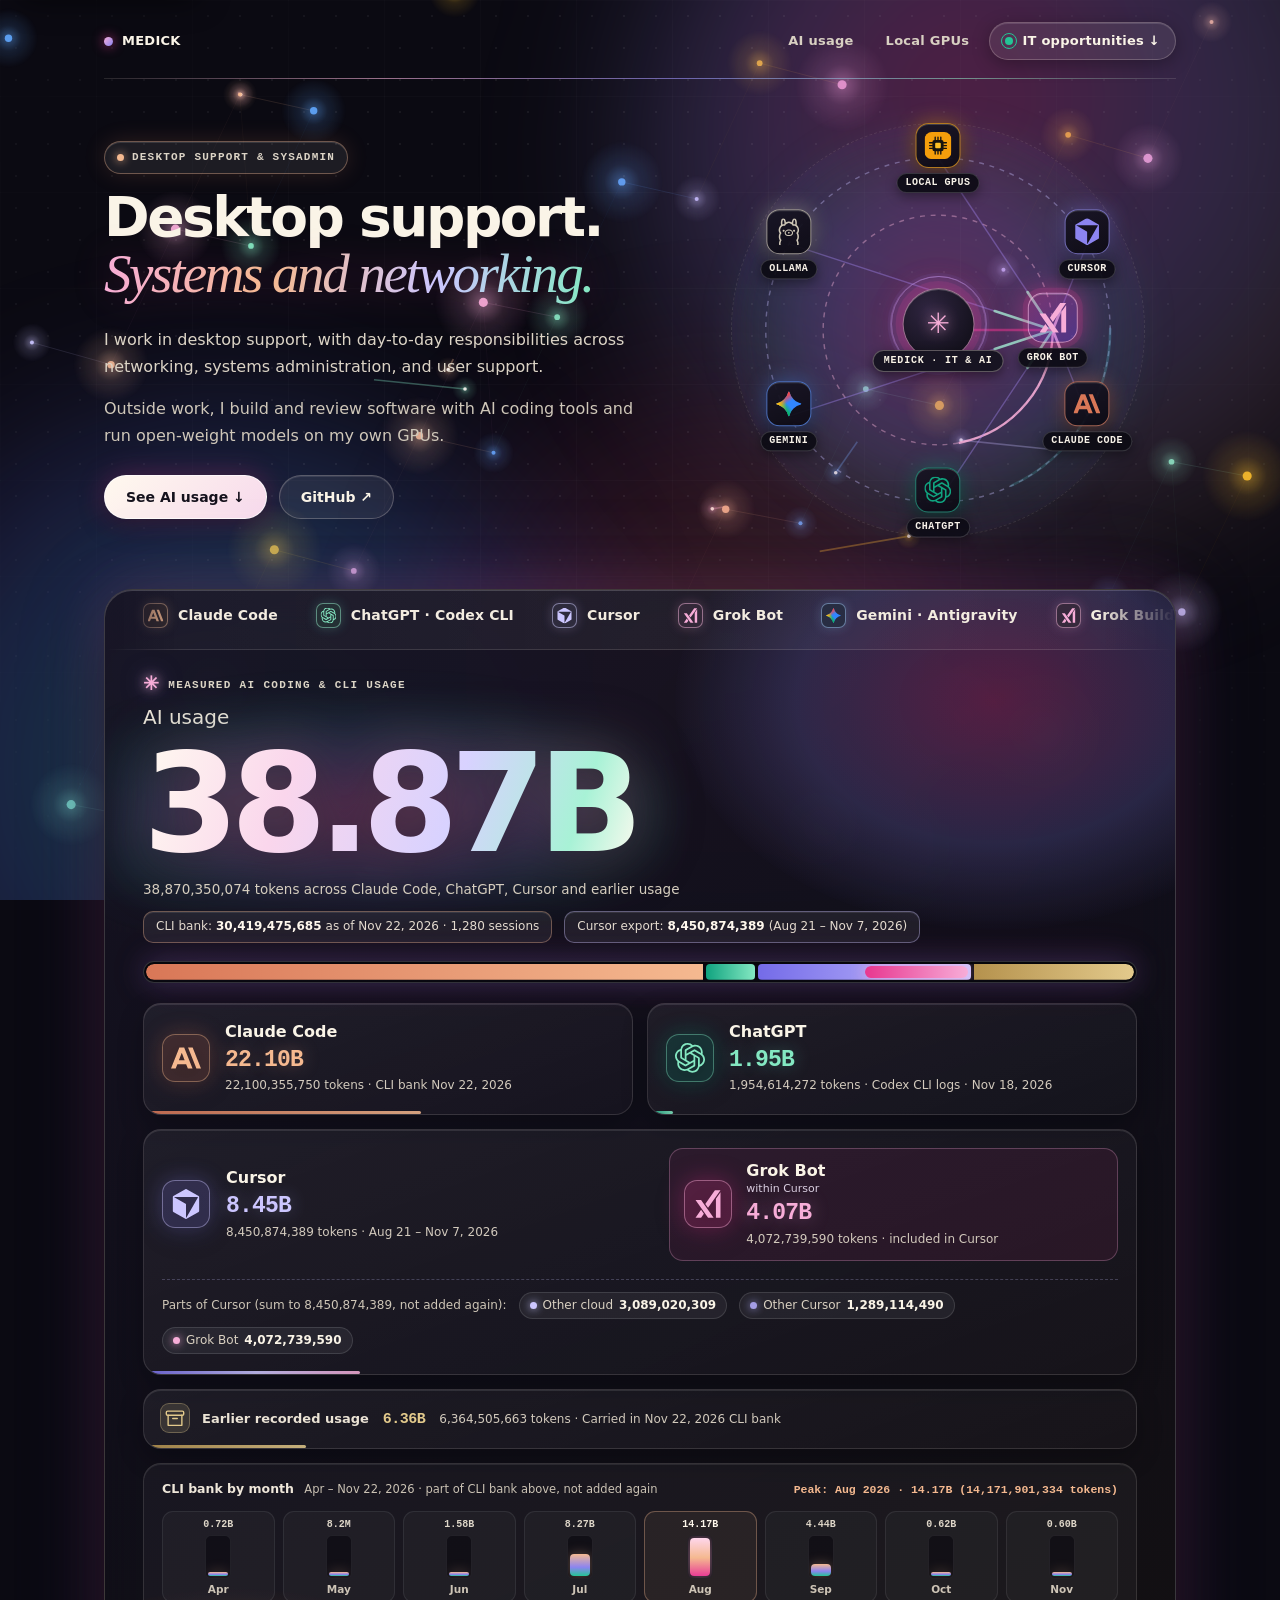
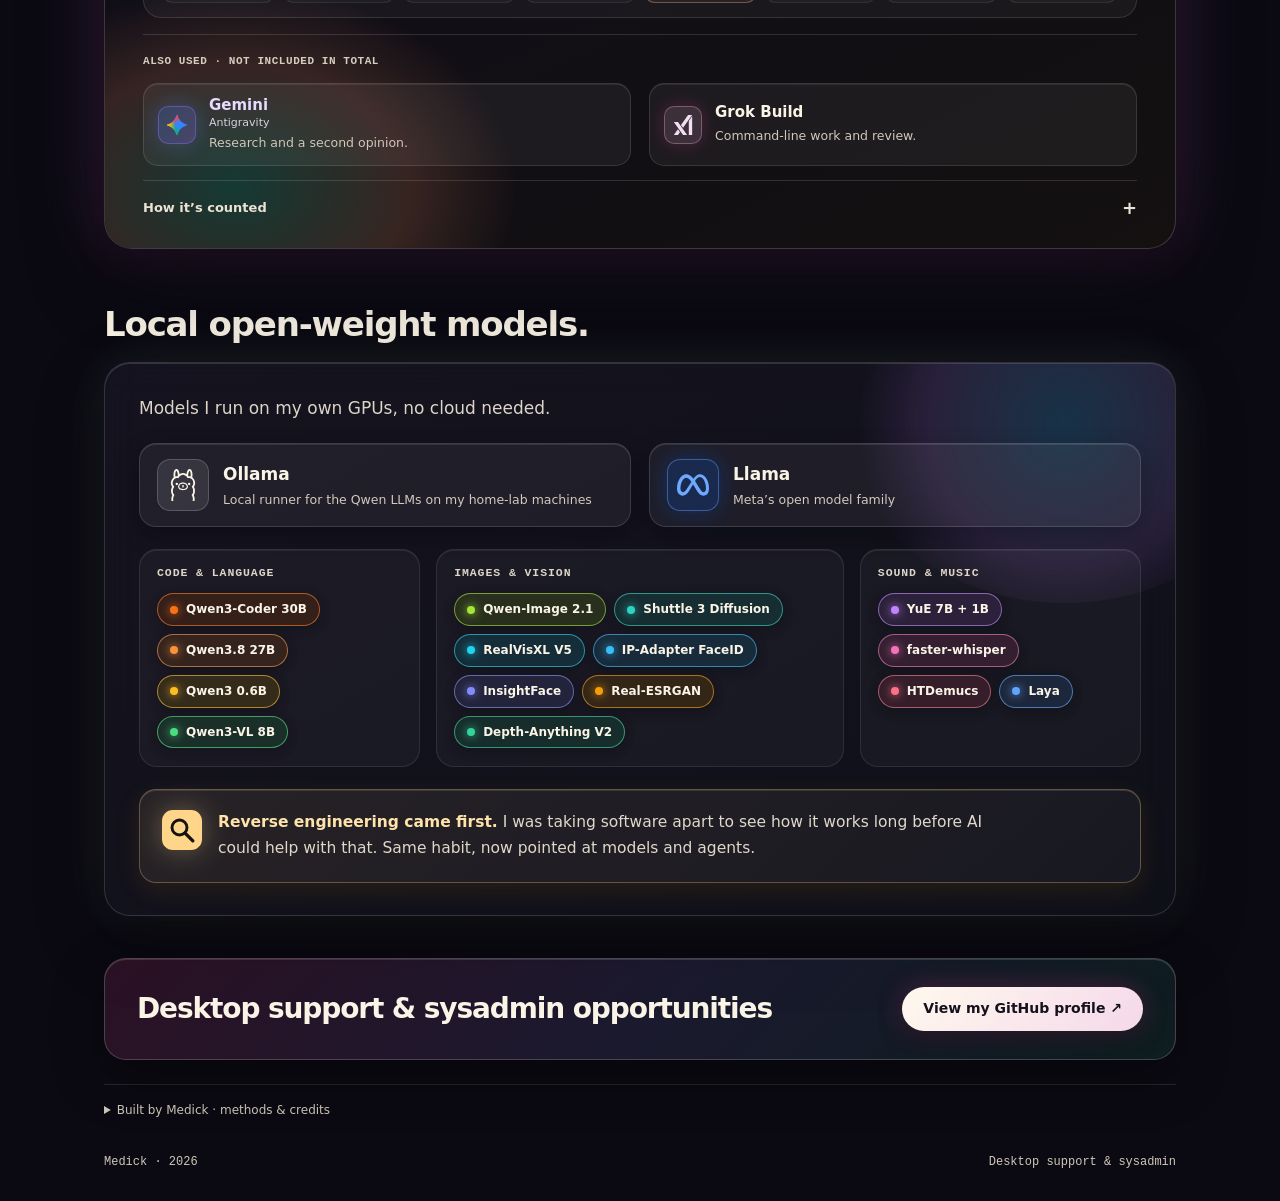
==== commit db3dd4ce: "Daily refresh 2026-11-22: 38,870,350,074 tokens" ====
--- a/index.html
+++ b/index.html
@@ -146,18 +146,18 @@
       <h2 id="hero-label">AI usage</h2>
       <div class="odometer-wrap">
         <div class="odometer-glow" aria-hidden="true"></div>
-        <div class="big-number" id="odometer" aria-hidden="true">38.86B</div>
-      </div>
-      <div id="odometer-status" class="sr-only" aria-live="polite">38,860,077,405 tokens across Claude Code, ChatGPT, Cursor and earlier usage</div>
-      <p class="energy" id="usage-context">38,860,077,405 tokens across Claude Code, ChatGPT, Cursor and earlier usage</p>
+        <div class="big-number" id="odometer" aria-hidden="true">38.87B</div>
+      </div>
+      <div id="odometer-status" class="sr-only" aria-live="polite">38,870,350,074 tokens across Claude Code, ChatGPT, Cursor and earlier usage</div>
+      <p class="energy" id="usage-context">38,870,350,074 tokens across Claude Code, ChatGPT, Cursor and earlier usage</p>
       <div class="snapshot-strip" id="snapshot-strip">
-        <span id="cli-bank-pill">CLI bank: <strong>30,409,203,016</strong> as of Nov 21, 2026 · 1,279 sessions</span>
+        <span id="cli-bank-pill">CLI bank: <strong>30,419,475,685</strong> as of Nov 22, 2026 · 1,280 sessions</span>
         <span id="cursor-bank-pill">Cursor export: <strong>8,450,874,389</strong> (Aug 21 – Nov 7, 2026)</span>
       </div>
 
       <div class="bar-track" id="bar-track">
-        <div class="usage-bar" id="usage-bar" role="img" aria-label="Combined snapshots: Claude Code 22,090,083,081; ChatGPT 1,954,614,272; Cursor 8,450,874,389 including Grok Bot 4,072,739,590 as a subset; Earlier recorded usage 6,364,505,663">
-          <span class="bar-part claude" id="bar-claude" data-tool="claude" style="flex:22090083081" title="Claude Code"></span>
+        <div class="usage-bar" id="usage-bar" role="img" aria-label="Combined snapshots: Claude Code 22,100,355,750; ChatGPT 1,954,614,272; Cursor 8,450,874,389 including Grok Bot 4,072,739,590 as a subset; Earlier recorded usage 6,364,505,663">
+          <span class="bar-part claude" id="bar-claude" data-tool="claude" style="flex:22100355750" title="Claude Code"></span>
           <span class="bar-part codex" id="bar-codex" data-tool="codex" style="flex:1954614272" title="ChatGPT (Codex CLI)"></span>
           <span class="bar-part cursor" id="bar-cursor" data-tool="cursor" style="flex:8450874389" title="Cursor"><b class="bar-subset-grok" id="bar-grok-subset" data-tool="grok" title="Grok Bot (within Cursor)" style="width:48.193114730249%"></b></span>
           <span class="bar-part history" id="bar-history" data-tool="history" style="flex:6364505663" title="Earlier recorded usage"></span>
@@ -165,16 +165,16 @@
       </div>
 
       <div class="tool-grid" id="tools">
-        <article class="tool-row claude" id="row-claude" data-tool="claude" style="--share:56.8452%" data-component="22090083081" aria-label="Claude Code, 22,090,083,081 tokens">
+        <article class="tool-row claude" id="row-claude" data-tool="claude" style="--share:56.8566%" data-component="22100355750" aria-label="Claude Code, 22,100,355,750 tokens">
           <svg class="tool-icon" viewBox="0 0 24 24" aria-hidden="true"><use href="#company-anthropic"/></svg>
           <div class="tool-copy">
             <h3 class="tool-label">Claude Code</h3>
-            <div class="tool-number" id="tool-claude">22.09B</div>
-            <div class="tool-detail" id="claude-detail">22,090,083,081 tokens · CLI bank Nov 21, 2026</div>
-          </div>
-        </article>
-
-        <article class="tool-row codex" id="row-codex" data-tool="codex" style="--share:5.0299%" data-component="1954614272" aria-label="ChatGPT, 1,954,614,272 tokens">
+            <div class="tool-number" id="tool-claude">22.10B</div>
+            <div class="tool-detail" id="claude-detail">22,100,355,750 tokens · CLI bank Nov 22, 2026</div>
+          </div>
+        </article>
+
+        <article class="tool-row codex" id="row-codex" data-tool="codex" style="--share:5.0285%" data-component="1954614272" aria-label="ChatGPT, 1,954,614,272 tokens">
           <svg class="tool-icon" viewBox="0 0 24 24" aria-hidden="true"><use href="#company-openai"/></svg>
           <div class="tool-copy">
             <h3 class="tool-label">ChatGPT</h3>
@@ -183,7 +183,7 @@
           </div>
         </article>
 
-        <article class="tool-row cursor" id="row-cursor" data-tool="cursor" style="--share:21.7469%" data-component="8450874389" aria-label="Cursor, 8,450,874,389 tokens">
+        <article class="tool-row cursor" id="row-cursor" data-tool="cursor" style="--share:21.7412%" data-component="8450874389" aria-label="Cursor, 8,450,874,389 tokens">
           <svg class="tool-icon" viewBox="0 0 24 24" aria-hidden="true"><use href="#company-cursor"/></svg>
           <div class="tool-copy">
             <h3 class="tool-label">Cursor</h3>
@@ -206,19 +206,19 @@
           </div>
         </article>
 
-        <article class="tool-row history" id="row-history" data-tool="history" style="--share:16.3780%" data-component="6364505663" aria-label="Earlier recorded usage, 6,364,505,663 tokens">
+        <article class="tool-row history" id="row-history" data-tool="history" style="--share:16.3737%" data-component="6364505663" aria-label="Earlier recorded usage, 6,364,505,663 tokens">
           <svg class="tool-icon" viewBox="0 0 48 48" aria-hidden="true"><use href="#m-history"/></svg>
           <div class="tool-copy">
             <h3 class="tool-label">Earlier recorded usage</h3>
             <div class="tool-number" id="tool-history">6.36B</div>
-            <div class="tool-detail" id="history-detail">6,364,505,663 tokens · carried in Nov 21, 2026 CLI bank</div>
+            <div class="tool-detail" id="history-detail">6,364,505,663 tokens · carried in Nov 22, 2026 CLI bank</div>
           </div>
         </article>
       </div>
 
       <div class="monthly-strip" id="monthly-strip" role="region" aria-label="CLI bank monthly activity">
         <div class="monthly-head">
-          <span class="monthly-title">CLI bank by month <small>Apr – Nov 21, 2026 · part of CLI bank above, not added again</small></span>
+          <span class="monthly-title">CLI bank by month <small>Apr – Nov 22, 2026 · part of CLI bank above, not added again</small></span>
           <span class="monthly-readout" id="monthly-readout" data-default="Peak: Aug 2026 · 14.17B (14,171,901,334 tokens)">Peak: Aug 2026 · 14.17B (14,171,901,334 tokens)</span>
         </div>
         <div class="monthly-bars" id="monthly-bars">
@@ -229,7 +229,7 @@
           <button type="button" class="m-bar is-peak" data-month="Aug 2026" data-tokens="14171901334" aria-label="Aug 2026: 14,171,901,334 tokens"><span class="m-val">14.17B</span><span class="m-track"><span class="m-fill" style="height:100.00%"></span></span><span class="m-lbl">Aug</span></button>
           <button type="button" class="m-bar" data-month="Sep 2026" data-tokens="4444748966" aria-label="Sep 2026: 4,444,748,966 tokens"><span class="m-val">4.44B</span><span class="m-track"><span class="m-fill" style="height:31.36%"></span></span><span class="m-lbl">Sep</span></button>
           <button type="button" class="m-bar" data-month="Oct 2026" data-tokens="616283149" aria-label="Oct 2026: 616,283,149 tokens"><span class="m-val">0.62B</span><span class="m-track"><span class="m-fill" style="height:4.35%"></span></span><span class="m-lbl">Oct</span></button>
-          <button type="button" class="m-bar" data-month="Nov 2026" data-tokens="594547761" aria-label="Nov 2026: 594,547,761 tokens"><span class="m-val">0.59B</span><span class="m-track"><span class="m-fill" style="height:4.20%"></span></span><span class="m-lbl">Nov</span></button>
+          <button type="button" class="m-bar" data-month="Nov 2026" data-tokens="604820430" aria-label="Nov 2026: 604,820,430 tokens"><span class="m-val">0.60B</span><span class="m-track"><span class="m-fill" style="height:4.27%"></span></span><span class="m-lbl">Nov</span></button>
         </div>
       </div>
 
@@ -253,8 +253,8 @@
 
       <details class="method" id="method">
         <summary>How it’s counted</summary>
-        <p id="method-note">Counts come from two measured sources: local CLI session logs saved through Nov 21, 2026 (including cached input tokens) and Cursor&#x27;s official usage CSV export through Nov 7, 2026 (1,899 blank-token rows excluded). Grok Bot, other cloud agents, and other Cursor usage are parts of the Cursor total and are never added twice. Nothing estimated enters the token totals, and the numbers animate briefly once on load rather than streaming live. The sources are separate snapshots, so some overlap between them is possible.</p>
-        <p class="method-meta" id="stats">1,279 CLI sessions recorded.</p>
+        <p id="method-note">Counts come from two measured sources: local CLI session logs saved through Nov 22, 2026 (including cached input tokens) and Cursor&#x27;s official usage CSV export through Nov 7, 2026 (1,899 blank-token rows excluded). Grok Bot, other cloud agents, and other Cursor usage are parts of the Cursor total and are never added twice. Nothing estimated enters the token totals, and the numbers animate briefly once on load rather than streaming live. The sources are separate snapshots, so some overlap between them is possible.</p>
+        <p class="method-meta" id="stats">1,280 CLI sessions recorded.</p>
         <p class="honest" id="honest-network-note">Only measured token counts appear in the totals above.</p>
       </details>
     </section>
@@ -331,7 +331,7 @@
   </footer>
 </div>
 
-<script type="application/json" id="ticker-data-fallback">{"schema_version":2,"generated_at":"2026-11-21T16:00:01Z","featured_total":38860077405,"unit":"tokens","context_caption":"38,860,077,405 tokens across Claude Code, ChatGPT, Cursor and earlier usage","components":{"claude_code":{"label":"Claude Code","company":"Anthropic","icon":"company-anthropic","tokens":22090083081,"source_kind":"local_cli_banked","snapshot_date":"2026-11-21","snapshot_label":"CLI bank Nov 21, 2026","color":"#f0bb97"},"codex_cli":{"label":"ChatGPT","counted_from":"Codex CLI logs","company":"OpenAI","icon":"company-openai","tokens":1954614272,"source_kind":"local_cli_banked","snapshot_date":"2026-11-18","snapshot_label":"Codex CLI logs · Nov 18, 2026","color":"#87dbba"},"cursor":{"label":"Cursor","company":"Cursor","icon":"company-cursor","tokens":8450874389,"source_kind":"official_csv_snapshot","snapshot_at":"2026-11-07T16:25:13.686Z","snapshot_date":"2026-11-07","snapshot_range":["2026-08-21","2026-11-07"],"snapshot_label":"Aug 21 – Nov 7, 2026","color":"#c7c1ff","subset":{"key":"grok_bot","label":"Grok Bot","relation":"within Cursor","company":"xAI","icon":"company-xai","tokens":4072739590,"included_in_parent":true,"never_added_twice":true,"color":"#f1a8d3"},"breakdown":{"other_cloud":{"label":"Other cloud","tokens":3089020309,"included_in_parent":true,"never_added_twice":true},"other_cursor":{"label":"Other Cursor","tokens":1289114490,"included_in_parent":true,"never_added_twice":true},"grok_bot":{"label":"Grok Bot","tokens":4072739590,"included_in_parent":true,"never_added_twice":true}}},"earlier_recorded":{"label":"Earlier recorded usage","company":"Archive","icon":"m-history","tokens":6364505663,"source_kind":"frozen_bank_carry","snapshot_date":null,"snapshot_label":"Carried in Nov 21, 2026 CLI bank","color":"#d4bc83"}},"also_used":[{"key":"gemini_antigravity","label":"Gemini","sublabel":"Antigravity","icon":"company-gemini","note":"Research and a second opinion.","tokens":null,"included_in_total":false},{"key":"grok_build","label":"Grok Build","sublabel":null,"icon":"company-xai","note":"Command-line work and review.","tokens":null,"included_in_total":false}],"cli_summary":{"cli_bank_total":30409203016,"sessions_recorded":1279,"started":"2026-05-31","as_of":"2026-11-21T16:00:01Z","as_of_label":"Nov 21, 2026","claude_as_of":"2026-11-21T16:00:01Z","codex_as_of":"2026-11-18T22:39:46Z","monthly":[{"month":"2026-04","tokens":724564909},{"month":"2026-05","tokens":8246866},{"month":"2026-06","tokens":1575630146},{"month":"2026-07","tokens":8273279885},{"month":"2026-08","tokens":14171901334},{"month":"2026-09","tokens":4444748966},{"month":"2026-10","tokens":616283149},{"month":"2026-11","tokens":594547761}]},"cursor_snapshot_meta":{"latest_recorded_event_utc":"2026-11-07T16:25:13.686Z","selected_utc_dates":["2026-08-21","2026-11-07"],"measurable_rows":54583,"blank_token_rows_excluded":1899,"source_sha256":"b5e29d368c65eaa88893791d9b64bec8ab2660eca88afe22dc0d692ce2168c6d"},"methodology":{"summary":"Counts come from two measured sources: local CLI session logs saved through Nov 21, 2026 (including cached input tokens) and Cursor's official usage CSV export through Nov 7, 2026 (1,899 blank-token rows excluded). Grok Bot, other cloud agents, and other Cursor usage are parts of the Cursor total and are never added twice. Nothing estimated enters the token totals, and the numbers animate briefly once on load rather than streaming live. The sources are separate snapshots, so some overlap between them is possible."}}</script>
+<script type="application/json" id="ticker-data-fallback">{"schema_version":2,"generated_at":"2026-11-22T16:00:01Z","featured_total":38870350074,"unit":"tokens","context_caption":"38,870,350,074 tokens across Claude Code, ChatGPT, Cursor and earlier usage","components":{"claude_code":{"label":"Claude Code","company":"Anthropic","icon":"company-anthropic","tokens":22100355750,"source_kind":"local_cli_banked","snapshot_date":"2026-11-22","snapshot_label":"CLI bank Nov 22, 2026","color":"#f0bb97"},"codex_cli":{"label":"ChatGPT","counted_from":"Codex CLI logs","company":"OpenAI","icon":"company-openai","tokens":1954614272,"source_kind":"local_cli_banked","snapshot_date":"2026-11-18","snapshot_label":"Codex CLI logs · Nov 18, 2026","color":"#87dbba"},"cursor":{"label":"Cursor","company":"Cursor","icon":"company-cursor","tokens":8450874389,"source_kind":"official_csv_snapshot","snapshot_at":"2026-11-07T16:25:13.686Z","snapshot_date":"2026-11-07","snapshot_range":["2026-08-21","2026-11-07"],"snapshot_label":"Aug 21 – Nov 7, 2026","color":"#c7c1ff","subset":{"key":"grok_bot","label":"Grok Bot","relation":"within Cursor","company":"xAI","icon":"company-xai","tokens":4072739590,"included_in_parent":true,"never_added_twice":true,"color":"#f1a8d3"},"breakdown":{"other_cloud":{"label":"Other cloud","tokens":3089020309,"included_in_parent":true,"never_added_twice":true},"other_cursor":{"label":"Other Cursor","tokens":1289114490,"included_in_parent":true,"never_added_twice":true},"grok_bot":{"label":"Grok Bot","tokens":4072739590,"included_in_parent":true,"never_added_twice":true}}},"earlier_recorded":{"label":"Earlier recorded usage","company":"Archive","icon":"m-history","tokens":6364505663,"source_kind":"frozen_bank_carry","snapshot_date":null,"snapshot_label":"Carried in Nov 22, 2026 CLI bank","color":"#d4bc83"}},"also_used":[{"key":"gemini_antigravity","label":"Gemini","sublabel":"Antigravity","icon":"company-gemini","note":"Research and a second opinion.","tokens":null,"included_in_total":false},{"key":"grok_build","label":"Grok Build","sublabel":null,"icon":"company-xai","note":"Command-line work and review.","tokens":null,"included_in_total":false}],"cli_summary":{"cli_bank_total":30419475685,"sessions_recorded":1280,"started":"2026-05-31","as_of":"2026-11-22T16:00:01Z","as_of_label":"Nov 22, 2026","claude_as_of":"2026-11-22T16:00:01Z","codex_as_of":"2026-11-18T22:39:46Z","monthly":[{"month":"2026-04","tokens":724564909},{"month":"2026-05","tokens":8246866},{"month":"2026-06","tokens":1575630146},{"month":"2026-07","tokens":8273279885},{"month":"2026-08","tokens":14171901334},{"month":"2026-09","tokens":4444748966},{"month":"2026-10","tokens":616283149},{"month":"2026-11","tokens":604820430}]},"cursor_snapshot_meta":{"latest_recorded_event_utc":"2026-11-07T16:25:13.686Z","selected_utc_dates":["2026-08-21","2026-11-07"],"measurable_rows":54583,"blank_token_rows_excluded":1899,"source_sha256":"b5e29d368c65eaa88893791d9b64bec8ab2660eca88afe22dc0d692ce2168c6d"},"methodology":{"summary":"Counts come from two measured sources: local CLI session logs saved through Nov 22, 2026 (including cached input tokens) and Cursor's official usage CSV export through Nov 7, 2026 (1,899 blank-token rows excluded). Grok Bot, other cloud agents, and other Cursor usage are parts of the Cursor total and are never added twice. Nothing estimated enters the token totals, and the numbers animate briefly once on load rather than streaming live. The sources are separate snapshots, so some overlap between them is possible."}}</script>
 <script defer src="app.js"></script>
 </body>
 </html>
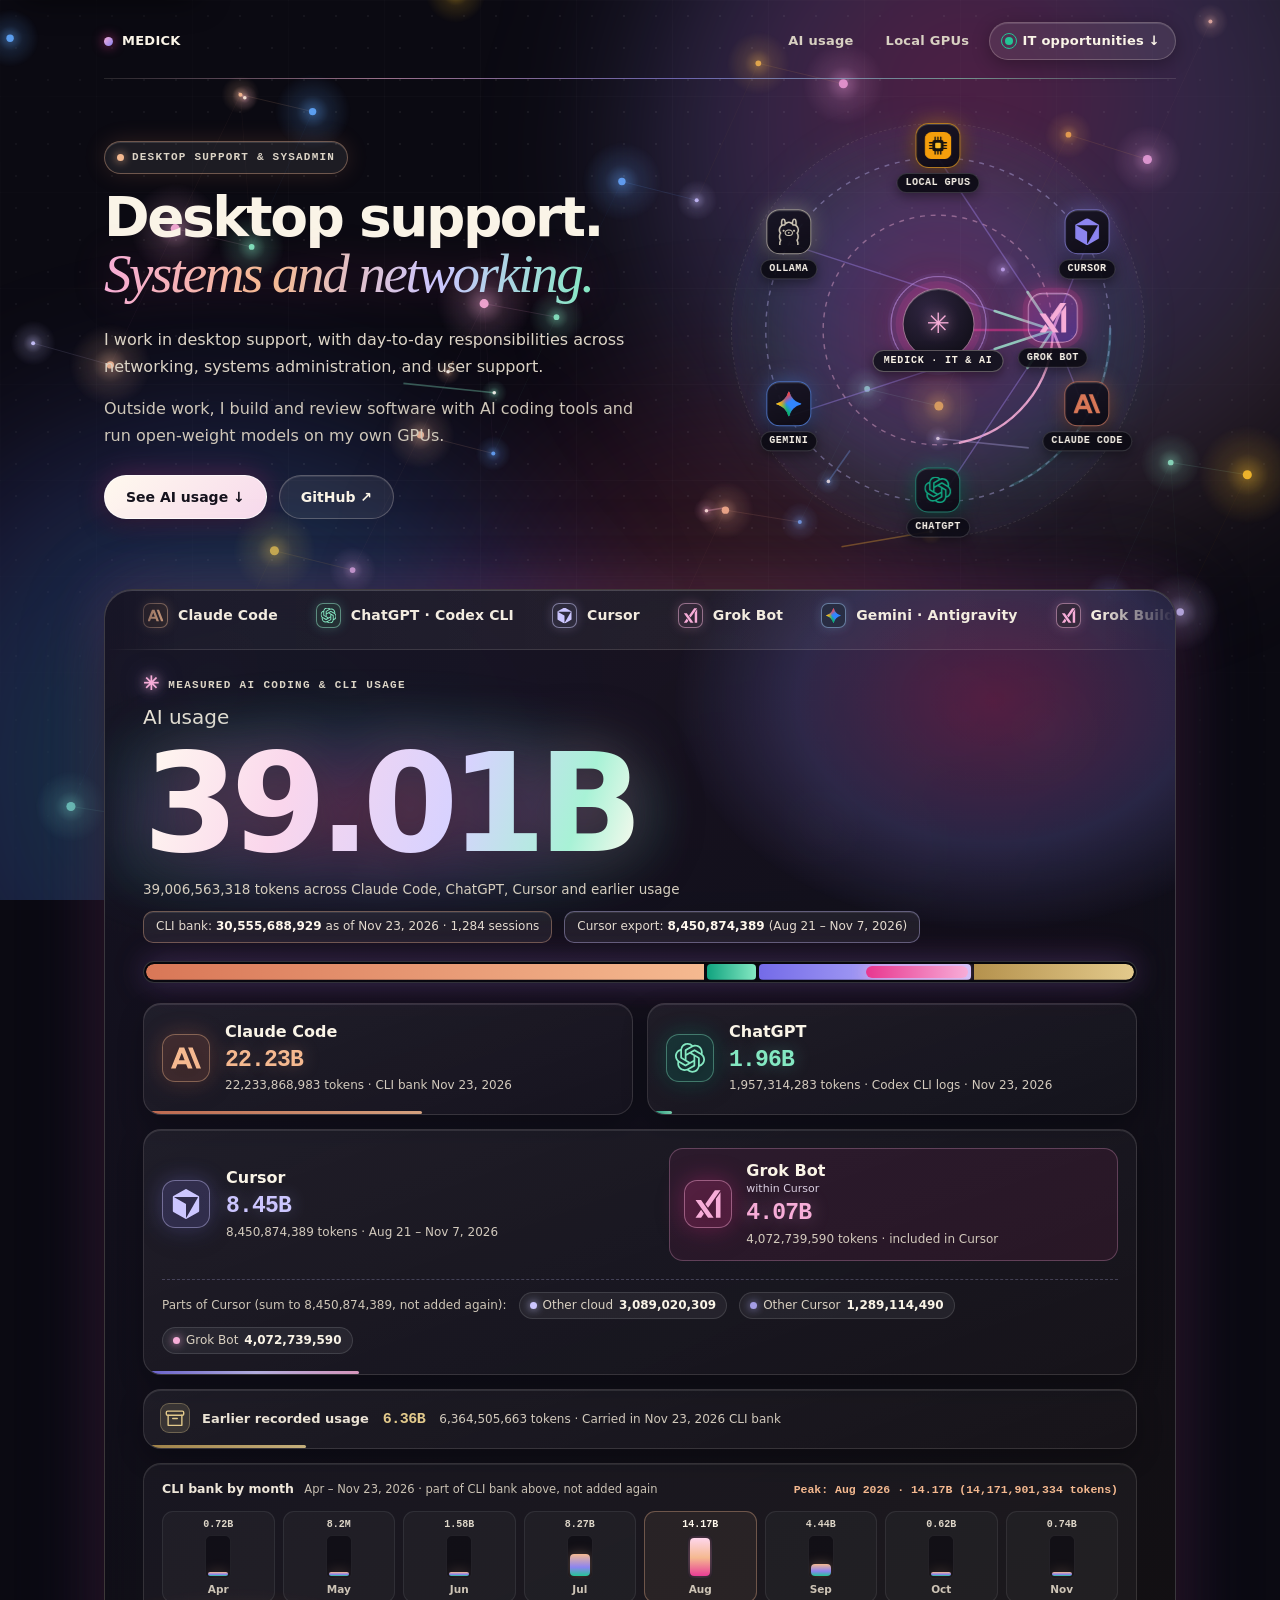
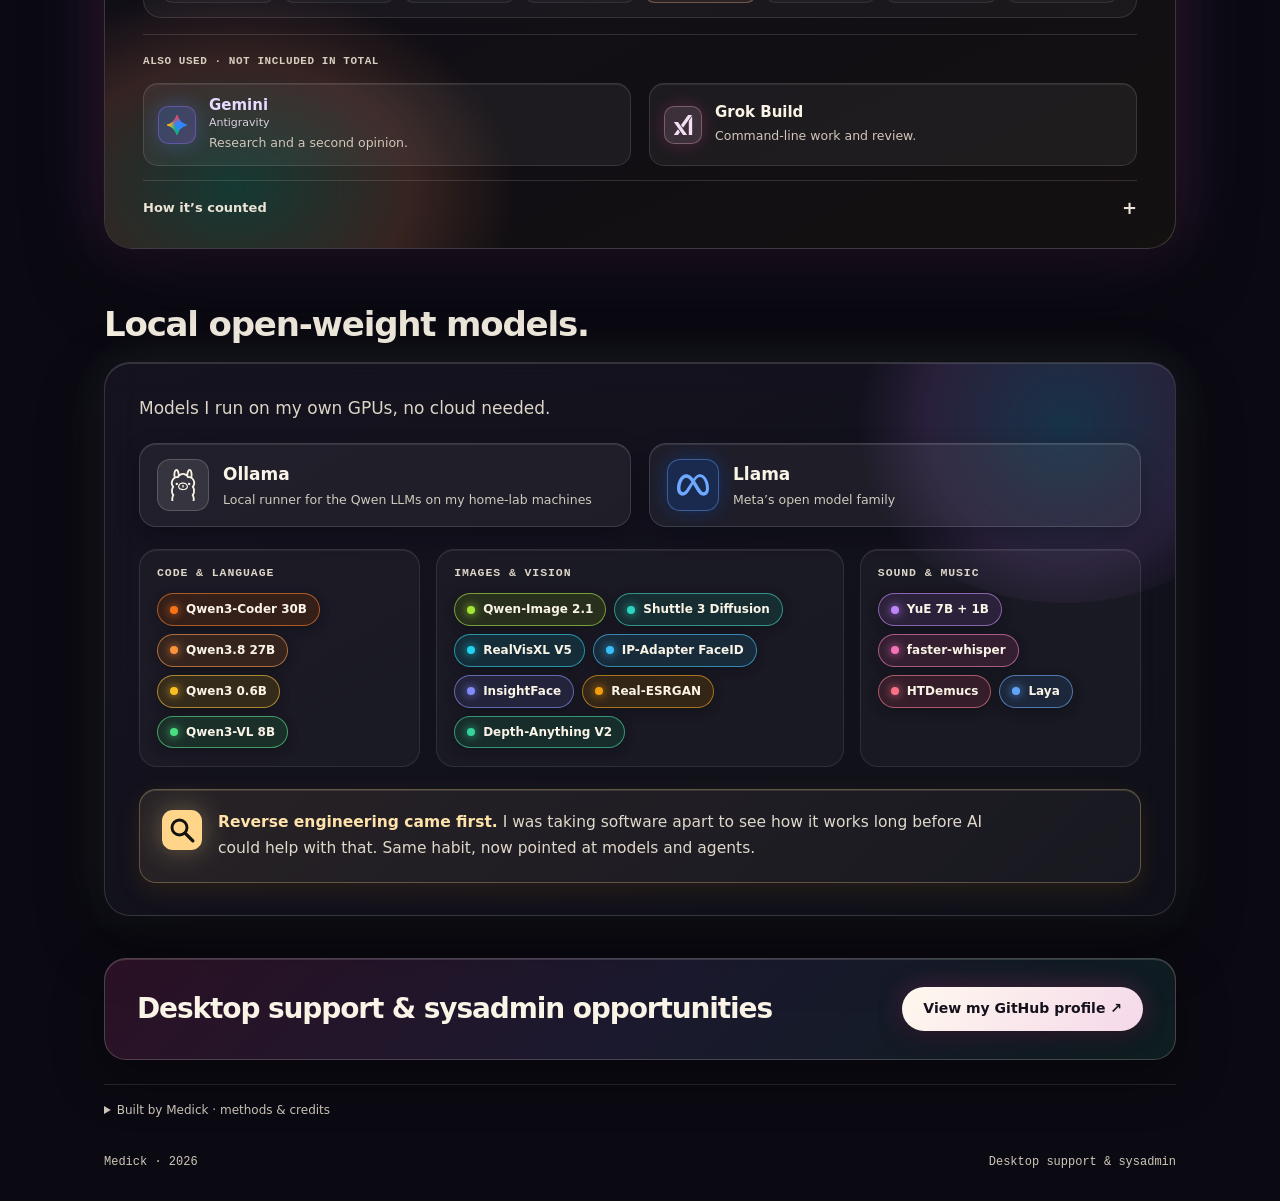
==== commit 070b2634: "Daily refresh 2026-11-23: 39,006,563,318 tokens" ====
--- a/index.html
+++ b/index.html
@@ -4,10 +4,10 @@
   <meta charset="utf-8">
   <meta name="viewport" content="width=device-width,initial-scale=1">
   <meta name="theme-color" content="#0b0a12">
-  <title>Medick · AI usage ticker: 38B+ tokens</title>
+  <title>Medick · AI usage ticker: 39B+ tokens</title>
   <meta name="description" content="Desktop support and systems administration. A measured, daily-updated count of the AI tokens I&#39;ve used in Claude Code, ChatGPT and Cursor, plus the open-weight models I run on my own GPUs.">
   <meta property="og:type" content="website">
-  <meta property="og:title" content="Medick · AI usage ticker: 38B+ tokens">
+  <meta property="og:title" content="Medick · AI usage ticker: 39B+ tokens">
   <meta property="og:description" content="Desktop support and systems administration. A measured, daily-updated count of the AI tokens I&#39;ve used in Claude Code, ChatGPT and Cursor, plus the open-weight models I run on my own GPUs.">
   <meta property="og:url" content="https://medick51o.github.io/token-ticker/">
   <meta property="og:image" content="https://medick51o.github.io/token-ticker/og-20261118.png">
@@ -16,7 +16,7 @@
   <meta property="og:image:height" content="627">
   <meta property="og:image:alt" content="Medick: desktop support and systems administration, with a measured AI usage token total">
   <meta name="twitter:card" content="summary_large_image">
-  <meta name="twitter:title" content="Medick · AI usage ticker: 38B+ tokens">
+  <meta name="twitter:title" content="Medick · AI usage ticker: 39B+ tokens">
   <meta name="twitter:description" content="Desktop support and systems administration. A measured, daily-updated count of the AI tokens I&#39;ve used in Claude Code, ChatGPT and Cursor, plus the open-weight models I run on my own GPUs.">
   <meta name="twitter:image" content="https://medick51o.github.io/token-ticker/og-20261118.png">
   <link rel="icon" type="image/svg+xml" href="favicon.svg">
@@ -146,44 +146,44 @@
       <h2 id="hero-label">AI usage</h2>
       <div class="odometer-wrap">
         <div class="odometer-glow" aria-hidden="true"></div>
-        <div class="big-number" id="odometer" aria-hidden="true">38.87B</div>
-      </div>
-      <div id="odometer-status" class="sr-only" aria-live="polite">38,870,350,074 tokens across Claude Code, ChatGPT, Cursor and earlier usage</div>
-      <p class="energy" id="usage-context">38,870,350,074 tokens across Claude Code, ChatGPT, Cursor and earlier usage</p>
+        <div class="big-number" id="odometer" aria-hidden="true">39.01B</div>
+      </div>
+      <div id="odometer-status" class="sr-only" aria-live="polite">39,006,563,318 tokens across Claude Code, ChatGPT, Cursor and earlier usage</div>
+      <p class="energy" id="usage-context">39,006,563,318 tokens across Claude Code, ChatGPT, Cursor and earlier usage</p>
       <div class="snapshot-strip" id="snapshot-strip">
-        <span id="cli-bank-pill">CLI bank: <strong>30,419,475,685</strong> as of Nov 22, 2026 · 1,280 sessions</span>
+        <span id="cli-bank-pill">CLI bank: <strong>30,555,688,929</strong> as of Nov 23, 2026 · 1,284 sessions</span>
         <span id="cursor-bank-pill">Cursor export: <strong>8,450,874,389</strong> (Aug 21 – Nov 7, 2026)</span>
       </div>
 
       <div class="bar-track" id="bar-track">
-        <div class="usage-bar" id="usage-bar" role="img" aria-label="Combined snapshots: Claude Code 22,100,355,750; ChatGPT 1,954,614,272; Cursor 8,450,874,389 including Grok Bot 4,072,739,590 as a subset; Earlier recorded usage 6,364,505,663">
-          <span class="bar-part claude" id="bar-claude" data-tool="claude" style="flex:22100355750" title="Claude Code"></span>
-          <span class="bar-part codex" id="bar-codex" data-tool="codex" style="flex:1954614272" title="ChatGPT (Codex CLI)"></span>
+        <div class="usage-bar" id="usage-bar" role="img" aria-label="Combined snapshots: Claude Code 22,233,868,983; ChatGPT 1,957,314,283; Cursor 8,450,874,389 including Grok Bot 4,072,739,590 as a subset; Earlier recorded usage 6,364,505,663">
+          <span class="bar-part claude" id="bar-claude" data-tool="claude" style="flex:22233868983" title="Claude Code"></span>
+          <span class="bar-part codex" id="bar-codex" data-tool="codex" style="flex:1957314283" title="ChatGPT (Codex CLI)"></span>
           <span class="bar-part cursor" id="bar-cursor" data-tool="cursor" style="flex:8450874389" title="Cursor"><b class="bar-subset-grok" id="bar-grok-subset" data-tool="grok" title="Grok Bot (within Cursor)" style="width:48.193114730249%"></b></span>
           <span class="bar-part history" id="bar-history" data-tool="history" style="flex:6364505663" title="Earlier recorded usage"></span>
         </div>
       </div>
 
       <div class="tool-grid" id="tools">
-        <article class="tool-row claude" id="row-claude" data-tool="claude" style="--share:56.8566%" data-component="22100355750" aria-label="Claude Code, 22,100,355,750 tokens">
+        <article class="tool-row claude" id="row-claude" data-tool="claude" style="--share:57.0003%" data-component="22233868983" aria-label="Claude Code, 22,233,868,983 tokens">
           <svg class="tool-icon" viewBox="0 0 24 24" aria-hidden="true"><use href="#company-anthropic"/></svg>
           <div class="tool-copy">
             <h3 class="tool-label">Claude Code</h3>
-            <div class="tool-number" id="tool-claude">22.10B</div>
-            <div class="tool-detail" id="claude-detail">22,100,355,750 tokens · CLI bank Nov 22, 2026</div>
-          </div>
-        </article>
-
-        <article class="tool-row codex" id="row-codex" data-tool="codex" style="--share:5.0285%" data-component="1954614272" aria-label="ChatGPT, 1,954,614,272 tokens">
+            <div class="tool-number" id="tool-claude">22.23B</div>
+            <div class="tool-detail" id="claude-detail">22,233,868,983 tokens · CLI bank Nov 23, 2026</div>
+          </div>
+        </article>
+
+        <article class="tool-row codex" id="row-codex" data-tool="codex" style="--share:5.0179%" data-component="1957314283" aria-label="ChatGPT, 1,957,314,283 tokens">
           <svg class="tool-icon" viewBox="0 0 24 24" aria-hidden="true"><use href="#company-openai"/></svg>
           <div class="tool-copy">
             <h3 class="tool-label">ChatGPT</h3>
-            <div class="tool-number" id="tool-codex">1.95B</div>
-            <div class="tool-detail" id="codex-detail">1,954,614,272 tokens · Codex CLI logs · Nov 18, 2026</div>
-          </div>
-        </article>
-
-        <article class="tool-row cursor" id="row-cursor" data-tool="cursor" style="--share:21.7412%" data-component="8450874389" aria-label="Cursor, 8,450,874,389 tokens">
+            <div class="tool-number" id="tool-codex">1.96B</div>
+            <div class="tool-detail" id="codex-detail">1,957,314,283 tokens · Codex CLI logs · Nov 23, 2026</div>
+          </div>
+        </article>
+
+        <article class="tool-row cursor" id="row-cursor" data-tool="cursor" style="--share:21.6653%" data-component="8450874389" aria-label="Cursor, 8,450,874,389 tokens">
           <svg class="tool-icon" viewBox="0 0 24 24" aria-hidden="true"><use href="#company-cursor"/></svg>
           <div class="tool-copy">
             <h3 class="tool-label">Cursor</h3>
@@ -206,19 +206,19 @@
           </div>
         </article>
 
-        <article class="tool-row history" id="row-history" data-tool="history" style="--share:16.3737%" data-component="6364505663" aria-label="Earlier recorded usage, 6,364,505,663 tokens">
+        <article class="tool-row history" id="row-history" data-tool="history" style="--share:16.3165%" data-component="6364505663" aria-label="Earlier recorded usage, 6,364,505,663 tokens">
           <svg class="tool-icon" viewBox="0 0 48 48" aria-hidden="true"><use href="#m-history"/></svg>
           <div class="tool-copy">
             <h3 class="tool-label">Earlier recorded usage</h3>
             <div class="tool-number" id="tool-history">6.36B</div>
-            <div class="tool-detail" id="history-detail">6,364,505,663 tokens · carried in Nov 22, 2026 CLI bank</div>
+            <div class="tool-detail" id="history-detail">6,364,505,663 tokens · carried in Nov 23, 2026 CLI bank</div>
           </div>
         </article>
       </div>
 
       <div class="monthly-strip" id="monthly-strip" role="region" aria-label="CLI bank monthly activity">
         <div class="monthly-head">
-          <span class="monthly-title">CLI bank by month <small>Apr – Nov 22, 2026 · part of CLI bank above, not added again</small></span>
+          <span class="monthly-title">CLI bank by month <small>Apr – Nov 23, 2026 · part of CLI bank above, not added again</small></span>
           <span class="monthly-readout" id="monthly-readout" data-default="Peak: Aug 2026 · 14.17B (14,171,901,334 tokens)">Peak: Aug 2026 · 14.17B (14,171,901,334 tokens)</span>
         </div>
         <div class="monthly-bars" id="monthly-bars">
@@ -229,7 +229,7 @@
           <button type="button" class="m-bar is-peak" data-month="Aug 2026" data-tokens="14171901334" aria-label="Aug 2026: 14,171,901,334 tokens"><span class="m-val">14.17B</span><span class="m-track"><span class="m-fill" style="height:100.00%"></span></span><span class="m-lbl">Aug</span></button>
           <button type="button" class="m-bar" data-month="Sep 2026" data-tokens="4444748966" aria-label="Sep 2026: 4,444,748,966 tokens"><span class="m-val">4.44B</span><span class="m-track"><span class="m-fill" style="height:31.36%"></span></span><span class="m-lbl">Sep</span></button>
           <button type="button" class="m-bar" data-month="Oct 2026" data-tokens="616283149" aria-label="Oct 2026: 616,283,149 tokens"><span class="m-val">0.62B</span><span class="m-track"><span class="m-fill" style="height:4.35%"></span></span><span class="m-lbl">Oct</span></button>
-          <button type="button" class="m-bar" data-month="Nov 2026" data-tokens="604820430" aria-label="Nov 2026: 604,820,430 tokens"><span class="m-val">0.60B</span><span class="m-track"><span class="m-fill" style="height:4.27%"></span></span><span class="m-lbl">Nov</span></button>
+          <button type="button" class="m-bar" data-month="Nov 2026" data-tokens="741033674" aria-label="Nov 2026: 741,033,674 tokens"><span class="m-val">0.74B</span><span class="m-track"><span class="m-fill" style="height:5.23%"></span></span><span class="m-lbl">Nov</span></button>
         </div>
       </div>
 
@@ -253,8 +253,8 @@
 
       <details class="method" id="method">
         <summary>How it’s counted</summary>
-        <p id="method-note">Counts come from two measured sources: local CLI session logs saved through Nov 22, 2026 (including cached input tokens) and Cursor&#x27;s official usage CSV export through Nov 7, 2026 (1,899 blank-token rows excluded). Grok Bot, other cloud agents, and other Cursor usage are parts of the Cursor total and are never added twice. Nothing estimated enters the token totals, and the numbers animate briefly once on load rather than streaming live. The sources are separate snapshots, so some overlap between them is possible.</p>
-        <p class="method-meta" id="stats">1,280 CLI sessions recorded.</p>
+        <p id="method-note">Counts come from two measured sources: local CLI session logs saved through Nov 23, 2026 (including cached input tokens) and Cursor&#x27;s official usage CSV export through Nov 7, 2026 (1,899 blank-token rows excluded). Grok Bot, other cloud agents, and other Cursor usage are parts of the Cursor total and are never added twice. Nothing estimated enters the token totals, and the numbers animate briefly once on load rather than streaming live. The sources are separate snapshots, so some overlap between them is possible.</p>
+        <p class="method-meta" id="stats">1,284 CLI sessions recorded.</p>
         <p class="honest" id="honest-network-note">Only measured token counts appear in the totals above.</p>
       </details>
     </section>
@@ -331,7 +331,7 @@
   </footer>
 </div>
 
-<script type="application/json" id="ticker-data-fallback">{"schema_version":2,"generated_at":"2026-11-22T16:00:01Z","featured_total":38870350074,"unit":"tokens","context_caption":"38,870,350,074 tokens across Claude Code, ChatGPT, Cursor and earlier usage","components":{"claude_code":{"label":"Claude Code","company":"Anthropic","icon":"company-anthropic","tokens":22100355750,"source_kind":"local_cli_banked","snapshot_date":"2026-11-22","snapshot_label":"CLI bank Nov 22, 2026","color":"#f0bb97"},"codex_cli":{"label":"ChatGPT","counted_from":"Codex CLI logs","company":"OpenAI","icon":"company-openai","tokens":1954614272,"source_kind":"local_cli_banked","snapshot_date":"2026-11-18","snapshot_label":"Codex CLI logs · Nov 18, 2026","color":"#87dbba"},"cursor":{"label":"Cursor","company":"Cursor","icon":"company-cursor","tokens":8450874389,"source_kind":"official_csv_snapshot","snapshot_at":"2026-11-07T16:25:13.686Z","snapshot_date":"2026-11-07","snapshot_range":["2026-08-21","2026-11-07"],"snapshot_label":"Aug 21 – Nov 7, 2026","color":"#c7c1ff","subset":{"key":"grok_bot","label":"Grok Bot","relation":"within Cursor","company":"xAI","icon":"company-xai","tokens":4072739590,"included_in_parent":true,"never_added_twice":true,"color":"#f1a8d3"},"breakdown":{"other_cloud":{"label":"Other cloud","tokens":3089020309,"included_in_parent":true,"never_added_twice":true},"other_cursor":{"label":"Other Cursor","tokens":1289114490,"included_in_parent":true,"never_added_twice":true},"grok_bot":{"label":"Grok Bot","tokens":4072739590,"included_in_parent":true,"never_added_twice":true}}},"earlier_recorded":{"label":"Earlier recorded usage","company":"Archive","icon":"m-history","tokens":6364505663,"source_kind":"frozen_bank_carry","snapshot_date":null,"snapshot_label":"Carried in Nov 22, 2026 CLI bank","color":"#d4bc83"}},"also_used":[{"key":"gemini_antigravity","label":"Gemini","sublabel":"Antigravity","icon":"company-gemini","note":"Research and a second opinion.","tokens":null,"included_in_total":false},{"key":"grok_build","label":"Grok Build","sublabel":null,"icon":"company-xai","note":"Command-line work and review.","tokens":null,"included_in_total":false}],"cli_summary":{"cli_bank_total":30419475685,"sessions_recorded":1280,"started":"2026-05-31","as_of":"2026-11-22T16:00:01Z","as_of_label":"Nov 22, 2026","claude_as_of":"2026-11-22T16:00:01Z","codex_as_of":"2026-11-18T22:39:46Z","monthly":[{"month":"2026-04","tokens":724564909},{"month":"2026-05","tokens":8246866},{"month":"2026-06","tokens":1575630146},{"month":"2026-07","tokens":8273279885},{"month":"2026-08","tokens":14171901334},{"month":"2026-09","tokens":4444748966},{"month":"2026-10","tokens":616283149},{"month":"2026-11","tokens":604820430}]},"cursor_snapshot_meta":{"latest_recorded_event_utc":"2026-11-07T16:25:13.686Z","selected_utc_dates":["2026-08-21","2026-11-07"],"measurable_rows":54583,"blank_token_rows_excluded":1899,"source_sha256":"b5e29d368c65eaa88893791d9b64bec8ab2660eca88afe22dc0d692ce2168c6d"},"methodology":{"summary":"Counts come from two measured sources: local CLI session logs saved through Nov 22, 2026 (including cached input tokens) and Cursor's official usage CSV export through Nov 7, 2026 (1,899 blank-token rows excluded). Grok Bot, other cloud agents, and other Cursor usage are parts of the Cursor total and are never added twice. Nothing estimated enters the token totals, and the numbers animate briefly once on load rather than streaming live. The sources are separate snapshots, so some overlap between them is possible."}}</script>
+<script type="application/json" id="ticker-data-fallback">{"schema_version":2,"generated_at":"2026-11-23T16:00:01Z","featured_total":39006563318,"unit":"tokens","context_caption":"39,006,563,318 tokens across Claude Code, ChatGPT, Cursor and earlier usage","components":{"claude_code":{"label":"Claude Code","company":"Anthropic","icon":"company-anthropic","tokens":22233868983,"source_kind":"local_cli_banked","snapshot_date":"2026-11-23","snapshot_label":"CLI bank Nov 23, 2026","color":"#f0bb97"},"codex_cli":{"label":"ChatGPT","counted_from":"Codex CLI logs","company":"OpenAI","icon":"company-openai","tokens":1957314283,"source_kind":"local_cli_banked","snapshot_date":"2026-11-23","snapshot_label":"Codex CLI logs · Nov 23, 2026","color":"#87dbba"},"cursor":{"label":"Cursor","company":"Cursor","icon":"company-cursor","tokens":8450874389,"source_kind":"official_csv_snapshot","snapshot_at":"2026-11-07T16:25:13.686Z","snapshot_date":"2026-11-07","snapshot_range":["2026-08-21","2026-11-07"],"snapshot_label":"Aug 21 – Nov 7, 2026","color":"#c7c1ff","subset":{"key":"grok_bot","label":"Grok Bot","relation":"within Cursor","company":"xAI","icon":"company-xai","tokens":4072739590,"included_in_parent":true,"never_added_twice":true,"color":"#f1a8d3"},"breakdown":{"other_cloud":{"label":"Other cloud","tokens":3089020309,"included_in_parent":true,"never_added_twice":true},"other_cursor":{"label":"Other Cursor","tokens":1289114490,"included_in_parent":true,"never_added_twice":true},"grok_bot":{"label":"Grok Bot","tokens":4072739590,"included_in_parent":true,"never_added_twice":true}}},"earlier_recorded":{"label":"Earlier recorded usage","company":"Archive","icon":"m-history","tokens":6364505663,"source_kind":"frozen_bank_carry","snapshot_date":null,"snapshot_label":"Carried in Nov 23, 2026 CLI bank","color":"#d4bc83"}},"also_used":[{"key":"gemini_antigravity","label":"Gemini","sublabel":"Antigravity","icon":"company-gemini","note":"Research and a second opinion.","tokens":null,"included_in_total":false},{"key":"grok_build","label":"Grok Build","sublabel":null,"icon":"company-xai","note":"Command-line work and review.","tokens":null,"included_in_total":false}],"cli_summary":{"cli_bank_total":30555688929,"sessions_recorded":1284,"started":"2026-05-31","as_of":"2026-11-23T16:00:01Z","as_of_label":"Nov 23, 2026","claude_as_of":"2026-11-23T16:00:01Z","codex_as_of":"2026-11-23T16:00:01Z","monthly":[{"month":"2026-04","tokens":724564909},{"month":"2026-05","tokens":8246866},{"month":"2026-06","tokens":1575630146},{"month":"2026-07","tokens":8273279885},{"month":"2026-08","tokens":14171901334},{"month":"2026-09","tokens":4444748966},{"month":"2026-10","tokens":616283149},{"month":"2026-11","tokens":741033674}]},"cursor_snapshot_meta":{"latest_recorded_event_utc":"2026-11-07T16:25:13.686Z","selected_utc_dates":["2026-08-21","2026-11-07"],"measurable_rows":54583,"blank_token_rows_excluded":1899,"source_sha256":"b5e29d368c65eaa88893791d9b64bec8ab2660eca88afe22dc0d692ce2168c6d"},"methodology":{"summary":"Counts come from two measured sources: local CLI session logs saved through Nov 23, 2026 (including cached input tokens) and Cursor's official usage CSV export through Nov 7, 2026 (1,899 blank-token rows excluded). Grok Bot, other cloud agents, and other Cursor usage are parts of the Cursor total and are never added twice. Nothing estimated enters the token totals, and the numbers animate briefly once on load rather than streaming live. The sources are separate snapshots, so some overlap between them is possible."}}</script>
 <script defer src="app.js"></script>
 </body>
 </html>
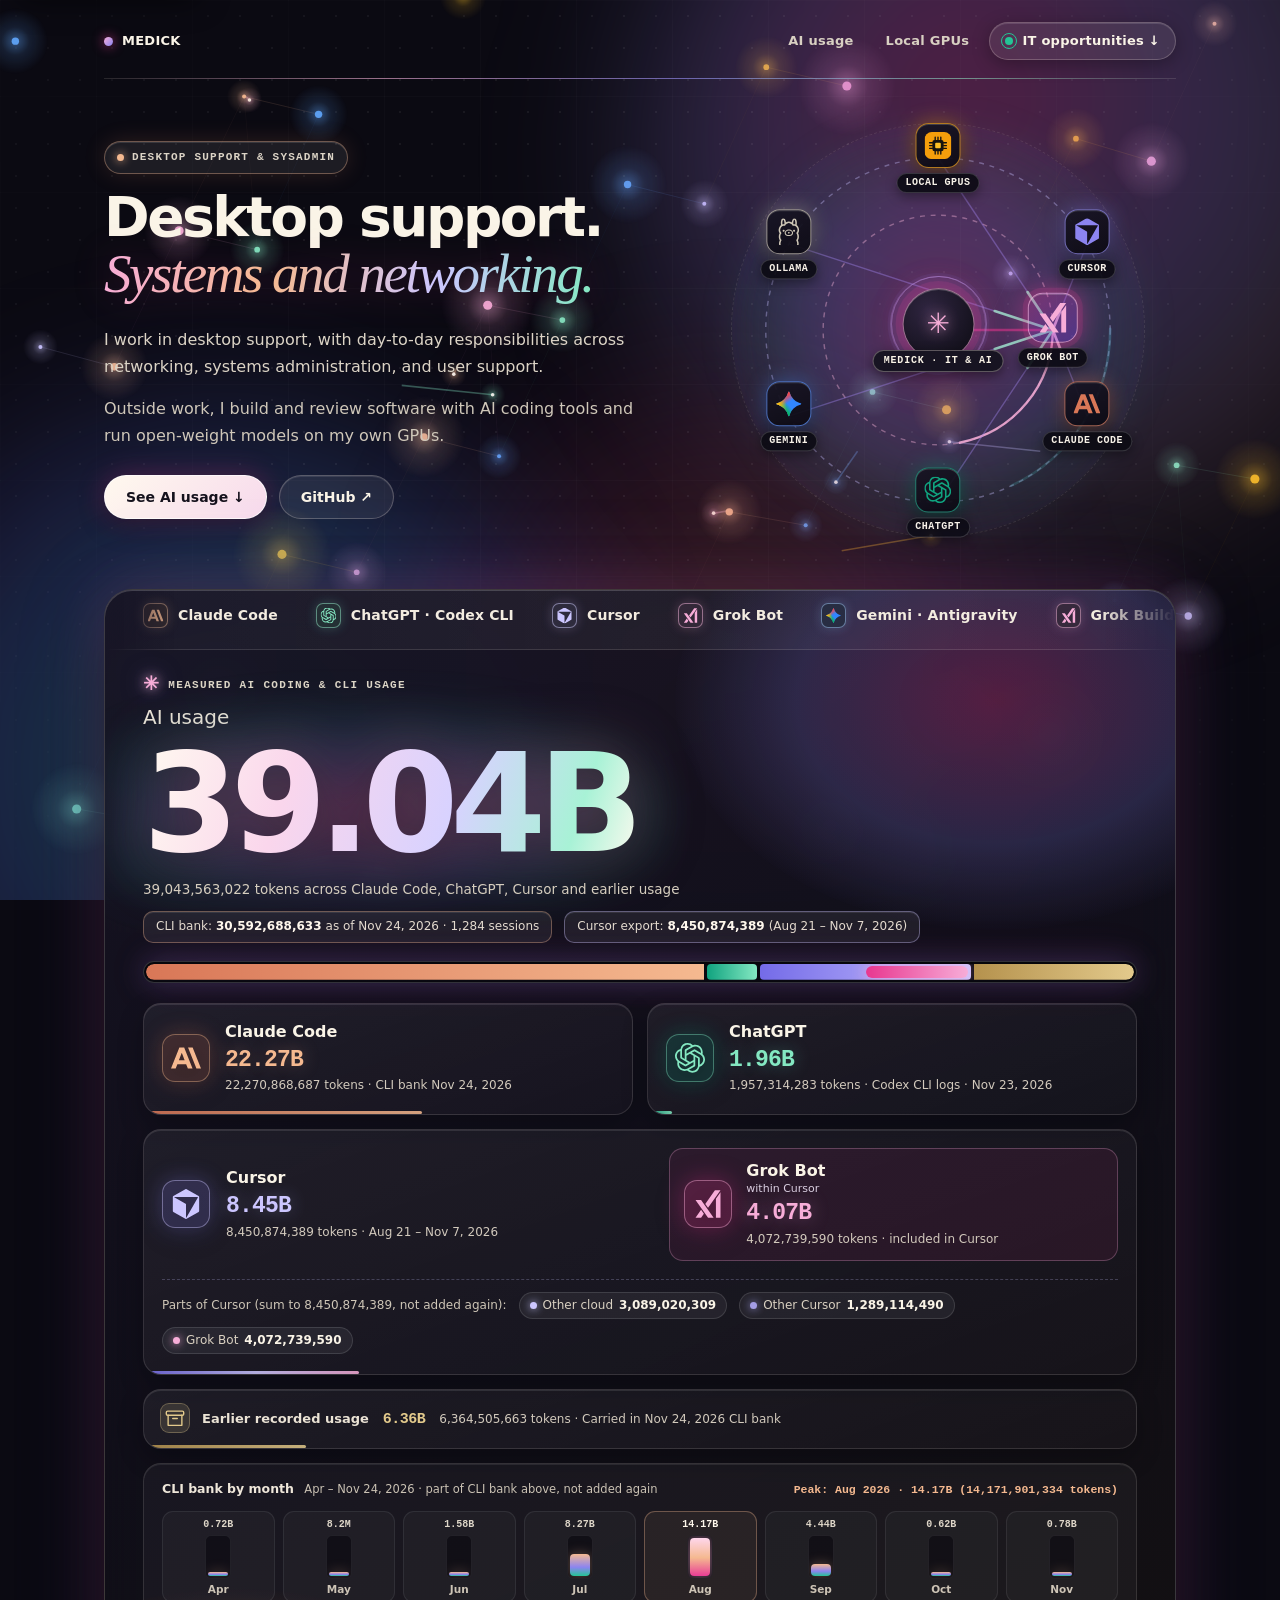
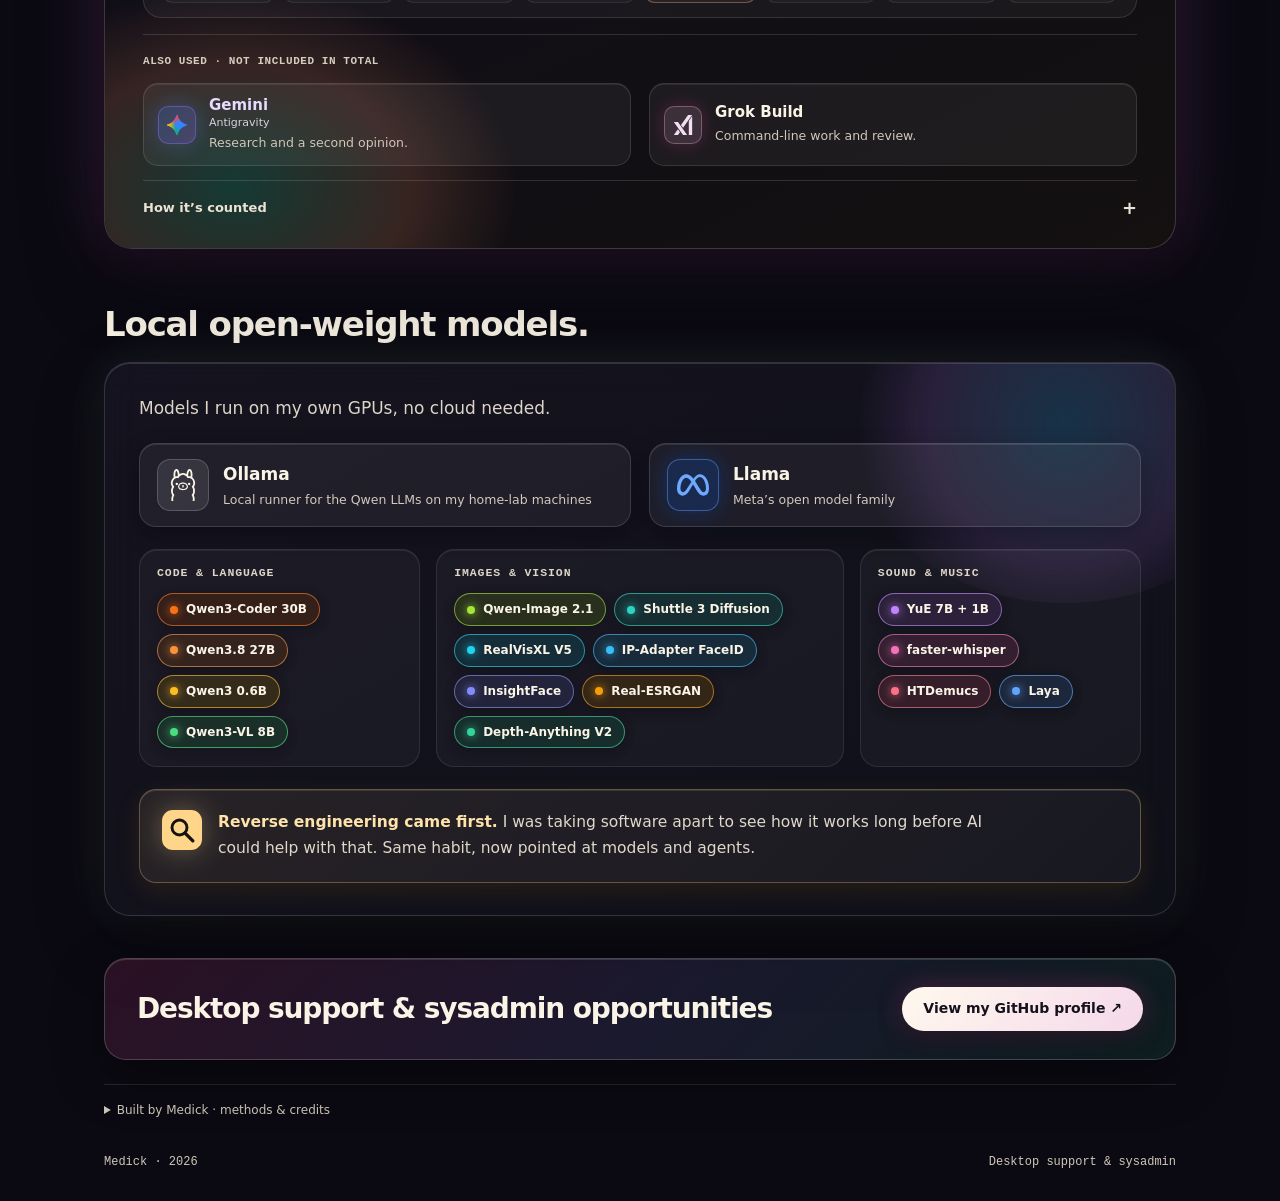
==== commit aed1f75e: "Daily refresh 2026-11-24: 39,043,563,022 tokens" ====
--- a/index.html
+++ b/index.html
@@ -146,18 +146,18 @@
       <h2 id="hero-label">AI usage</h2>
       <div class="odometer-wrap">
         <div class="odometer-glow" aria-hidden="true"></div>
-        <div class="big-number" id="odometer" aria-hidden="true">39.01B</div>
-      </div>
-      <div id="odometer-status" class="sr-only" aria-live="polite">39,006,563,318 tokens across Claude Code, ChatGPT, Cursor and earlier usage</div>
-      <p class="energy" id="usage-context">39,006,563,318 tokens across Claude Code, ChatGPT, Cursor and earlier usage</p>
+        <div class="big-number" id="odometer" aria-hidden="true">39.04B</div>
+      </div>
+      <div id="odometer-status" class="sr-only" aria-live="polite">39,043,563,022 tokens across Claude Code, ChatGPT, Cursor and earlier usage</div>
+      <p class="energy" id="usage-context">39,043,563,022 tokens across Claude Code, ChatGPT, Cursor and earlier usage</p>
       <div class="snapshot-strip" id="snapshot-strip">
-        <span id="cli-bank-pill">CLI bank: <strong>30,555,688,929</strong> as of Nov 23, 2026 · 1,284 sessions</span>
+        <span id="cli-bank-pill">CLI bank: <strong>30,592,688,633</strong> as of Nov 24, 2026 · 1,284 sessions</span>
         <span id="cursor-bank-pill">Cursor export: <strong>8,450,874,389</strong> (Aug 21 – Nov 7, 2026)</span>
       </div>
 
       <div class="bar-track" id="bar-track">
-        <div class="usage-bar" id="usage-bar" role="img" aria-label="Combined snapshots: Claude Code 22,233,868,983; ChatGPT 1,957,314,283; Cursor 8,450,874,389 including Grok Bot 4,072,739,590 as a subset; Earlier recorded usage 6,364,505,663">
-          <span class="bar-part claude" id="bar-claude" data-tool="claude" style="flex:22233868983" title="Claude Code"></span>
+        <div class="usage-bar" id="usage-bar" role="img" aria-label="Combined snapshots: Claude Code 22,270,868,687; ChatGPT 1,957,314,283; Cursor 8,450,874,389 including Grok Bot 4,072,739,590 as a subset; Earlier recorded usage 6,364,505,663">
+          <span class="bar-part claude" id="bar-claude" data-tool="claude" style="flex:22270868687" title="Claude Code"></span>
           <span class="bar-part codex" id="bar-codex" data-tool="codex" style="flex:1957314283" title="ChatGPT (Codex CLI)"></span>
           <span class="bar-part cursor" id="bar-cursor" data-tool="cursor" style="flex:8450874389" title="Cursor"><b class="bar-subset-grok" id="bar-grok-subset" data-tool="grok" title="Grok Bot (within Cursor)" style="width:48.193114730249%"></b></span>
           <span class="bar-part history" id="bar-history" data-tool="history" style="flex:6364505663" title="Earlier recorded usage"></span>
@@ -165,16 +165,16 @@
       </div>
 
       <div class="tool-grid" id="tools">
-        <article class="tool-row claude" id="row-claude" data-tool="claude" style="--share:57.0003%" data-component="22233868983" aria-label="Claude Code, 22,233,868,983 tokens">
+        <article class="tool-row claude" id="row-claude" data-tool="claude" style="--share:57.0411%" data-component="22270868687" aria-label="Claude Code, 22,270,868,687 tokens">
           <svg class="tool-icon" viewBox="0 0 24 24" aria-hidden="true"><use href="#company-anthropic"/></svg>
           <div class="tool-copy">
             <h3 class="tool-label">Claude Code</h3>
-            <div class="tool-number" id="tool-claude">22.23B</div>
-            <div class="tool-detail" id="claude-detail">22,233,868,983 tokens · CLI bank Nov 23, 2026</div>
-          </div>
-        </article>
-
-        <article class="tool-row codex" id="row-codex" data-tool="codex" style="--share:5.0179%" data-component="1957314283" aria-label="ChatGPT, 1,957,314,283 tokens">
+            <div class="tool-number" id="tool-claude">22.27B</div>
+            <div class="tool-detail" id="claude-detail">22,270,868,687 tokens · CLI bank Nov 24, 2026</div>
+          </div>
+        </article>
+
+        <article class="tool-row codex" id="row-codex" data-tool="codex" style="--share:5.0132%" data-component="1957314283" aria-label="ChatGPT, 1,957,314,283 tokens">
           <svg class="tool-icon" viewBox="0 0 24 24" aria-hidden="true"><use href="#company-openai"/></svg>
           <div class="tool-copy">
             <h3 class="tool-label">ChatGPT</h3>
@@ -183,7 +183,7 @@
           </div>
         </article>
 
-        <article class="tool-row cursor" id="row-cursor" data-tool="cursor" style="--share:21.6653%" data-component="8450874389" aria-label="Cursor, 8,450,874,389 tokens">
+        <article class="tool-row cursor" id="row-cursor" data-tool="cursor" style="--share:21.6447%" data-component="8450874389" aria-label="Cursor, 8,450,874,389 tokens">
           <svg class="tool-icon" viewBox="0 0 24 24" aria-hidden="true"><use href="#company-cursor"/></svg>
           <div class="tool-copy">
             <h3 class="tool-label">Cursor</h3>
@@ -206,19 +206,19 @@
           </div>
         </article>
 
-        <article class="tool-row history" id="row-history" data-tool="history" style="--share:16.3165%" data-component="6364505663" aria-label="Earlier recorded usage, 6,364,505,663 tokens">
+        <article class="tool-row history" id="row-history" data-tool="history" style="--share:16.3010%" data-component="6364505663" aria-label="Earlier recorded usage, 6,364,505,663 tokens">
           <svg class="tool-icon" viewBox="0 0 48 48" aria-hidden="true"><use href="#m-history"/></svg>
           <div class="tool-copy">
             <h3 class="tool-label">Earlier recorded usage</h3>
             <div class="tool-number" id="tool-history">6.36B</div>
-            <div class="tool-detail" id="history-detail">6,364,505,663 tokens · carried in Nov 23, 2026 CLI bank</div>
+            <div class="tool-detail" id="history-detail">6,364,505,663 tokens · carried in Nov 24, 2026 CLI bank</div>
           </div>
         </article>
       </div>
 
       <div class="monthly-strip" id="monthly-strip" role="region" aria-label="CLI bank monthly activity">
         <div class="monthly-head">
-          <span class="monthly-title">CLI bank by month <small>Apr – Nov 23, 2026 · part of CLI bank above, not added again</small></span>
+          <span class="monthly-title">CLI bank by month <small>Apr – Nov 24, 2026 · part of CLI bank above, not added again</small></span>
           <span class="monthly-readout" id="monthly-readout" data-default="Peak: Aug 2026 · 14.17B (14,171,901,334 tokens)">Peak: Aug 2026 · 14.17B (14,171,901,334 tokens)</span>
         </div>
         <div class="monthly-bars" id="monthly-bars">
@@ -229,7 +229,7 @@
           <button type="button" class="m-bar is-peak" data-month="Aug 2026" data-tokens="14171901334" aria-label="Aug 2026: 14,171,901,334 tokens"><span class="m-val">14.17B</span><span class="m-track"><span class="m-fill" style="height:100.00%"></span></span><span class="m-lbl">Aug</span></button>
           <button type="button" class="m-bar" data-month="Sep 2026" data-tokens="4444748966" aria-label="Sep 2026: 4,444,748,966 tokens"><span class="m-val">4.44B</span><span class="m-track"><span class="m-fill" style="height:31.36%"></span></span><span class="m-lbl">Sep</span></button>
           <button type="button" class="m-bar" data-month="Oct 2026" data-tokens="616283149" aria-label="Oct 2026: 616,283,149 tokens"><span class="m-val">0.62B</span><span class="m-track"><span class="m-fill" style="height:4.35%"></span></span><span class="m-lbl">Oct</span></button>
-          <button type="button" class="m-bar" data-month="Nov 2026" data-tokens="741033674" aria-label="Nov 2026: 741,033,674 tokens"><span class="m-val">0.74B</span><span class="m-track"><span class="m-fill" style="height:5.23%"></span></span><span class="m-lbl">Nov</span></button>
+          <button type="button" class="m-bar" data-month="Nov 2026" data-tokens="778033378" aria-label="Nov 2026: 778,033,378 tokens"><span class="m-val">0.78B</span><span class="m-track"><span class="m-fill" style="height:5.49%"></span></span><span class="m-lbl">Nov</span></button>
         </div>
       </div>
 
@@ -253,7 +253,7 @@
 
       <details class="method" id="method">
         <summary>How it’s counted</summary>
-        <p id="method-note">Counts come from two measured sources: local CLI session logs saved through Nov 23, 2026 (including cached input tokens) and Cursor&#x27;s official usage CSV export through Nov 7, 2026 (1,899 blank-token rows excluded). Grok Bot, other cloud agents, and other Cursor usage are parts of the Cursor total and are never added twice. Nothing estimated enters the token totals, and the numbers animate briefly once on load rather than streaming live. The sources are separate snapshots, so some overlap between them is possible.</p>
+        <p id="method-note">Counts come from two measured sources: local CLI session logs saved through Nov 24, 2026 (including cached input tokens) and Cursor&#x27;s official usage CSV export through Nov 7, 2026 (1,899 blank-token rows excluded). Grok Bot, other cloud agents, and other Cursor usage are parts of the Cursor total and are never added twice. Nothing estimated enters the token totals, and the numbers animate briefly once on load rather than streaming live. The sources are separate snapshots, so some overlap between them is possible.</p>
         <p class="method-meta" id="stats">1,284 CLI sessions recorded.</p>
         <p class="honest" id="honest-network-note">Only measured token counts appear in the totals above.</p>
       </details>
@@ -331,7 +331,7 @@
   </footer>
 </div>
 
-<script type="application/json" id="ticker-data-fallback">{"schema_version":2,"generated_at":"2026-11-23T16:00:01Z","featured_total":39006563318,"unit":"tokens","context_caption":"39,006,563,318 tokens across Claude Code, ChatGPT, Cursor and earlier usage","components":{"claude_code":{"label":"Claude Code","company":"Anthropic","icon":"company-anthropic","tokens":22233868983,"source_kind":"local_cli_banked","snapshot_date":"2026-11-23","snapshot_label":"CLI bank Nov 23, 2026","color":"#f0bb97"},"codex_cli":{"label":"ChatGPT","counted_from":"Codex CLI logs","company":"OpenAI","icon":"company-openai","tokens":1957314283,"source_kind":"local_cli_banked","snapshot_date":"2026-11-23","snapshot_label":"Codex CLI logs · Nov 23, 2026","color":"#87dbba"},"cursor":{"label":"Cursor","company":"Cursor","icon":"company-cursor","tokens":8450874389,"source_kind":"official_csv_snapshot","snapshot_at":"2026-11-07T16:25:13.686Z","snapshot_date":"2026-11-07","snapshot_range":["2026-08-21","2026-11-07"],"snapshot_label":"Aug 21 – Nov 7, 2026","color":"#c7c1ff","subset":{"key":"grok_bot","label":"Grok Bot","relation":"within Cursor","company":"xAI","icon":"company-xai","tokens":4072739590,"included_in_parent":true,"never_added_twice":true,"color":"#f1a8d3"},"breakdown":{"other_cloud":{"label":"Other cloud","tokens":3089020309,"included_in_parent":true,"never_added_twice":true},"other_cursor":{"label":"Other Cursor","tokens":1289114490,"included_in_parent":true,"never_added_twice":true},"grok_bot":{"label":"Grok Bot","tokens":4072739590,"included_in_parent":true,"never_added_twice":true}}},"earlier_recorded":{"label":"Earlier recorded usage","company":"Archive","icon":"m-history","tokens":6364505663,"source_kind":"frozen_bank_carry","snapshot_date":null,"snapshot_label":"Carried in Nov 23, 2026 CLI bank","color":"#d4bc83"}},"also_used":[{"key":"gemini_antigravity","label":"Gemini","sublabel":"Antigravity","icon":"company-gemini","note":"Research and a second opinion.","tokens":null,"included_in_total":false},{"key":"grok_build","label":"Grok Build","sublabel":null,"icon":"company-xai","note":"Command-line work and review.","tokens":null,"included_in_total":false}],"cli_summary":{"cli_bank_total":30555688929,"sessions_recorded":1284,"started":"2026-05-31","as_of":"2026-11-23T16:00:01Z","as_of_label":"Nov 23, 2026","claude_as_of":"2026-11-23T16:00:01Z","codex_as_of":"2026-11-23T16:00:01Z","monthly":[{"month":"2026-04","tokens":724564909},{"month":"2026-05","tokens":8246866},{"month":"2026-06","tokens":1575630146},{"month":"2026-07","tokens":8273279885},{"month":"2026-08","tokens":14171901334},{"month":"2026-09","tokens":4444748966},{"month":"2026-10","tokens":616283149},{"month":"2026-11","tokens":741033674}]},"cursor_snapshot_meta":{"latest_recorded_event_utc":"2026-11-07T16:25:13.686Z","selected_utc_dates":["2026-08-21","2026-11-07"],"measurable_rows":54583,"blank_token_rows_excluded":1899,"source_sha256":"b5e29d368c65eaa88893791d9b64bec8ab2660eca88afe22dc0d692ce2168c6d"},"methodology":{"summary":"Counts come from two measured sources: local CLI session logs saved through Nov 23, 2026 (including cached input tokens) and Cursor's official usage CSV export through Nov 7, 2026 (1,899 blank-token rows excluded). Grok Bot, other cloud agents, and other Cursor usage are parts of the Cursor total and are never added twice. Nothing estimated enters the token totals, and the numbers animate briefly once on load rather than streaming live. The sources are separate snapshots, so some overlap between them is possible."}}</script>
+<script type="application/json" id="ticker-data-fallback">{"schema_version":2,"generated_at":"2026-11-24T16:00:02Z","featured_total":39043563022,"unit":"tokens","context_caption":"39,043,563,022 tokens across Claude Code, ChatGPT, Cursor and earlier usage","components":{"claude_code":{"label":"Claude Code","company":"Anthropic","icon":"company-anthropic","tokens":22270868687,"source_kind":"local_cli_banked","snapshot_date":"2026-11-24","snapshot_label":"CLI bank Nov 24, 2026","color":"#f0bb97"},"codex_cli":{"label":"ChatGPT","counted_from":"Codex CLI logs","company":"OpenAI","icon":"company-openai","tokens":1957314283,"source_kind":"local_cli_banked","snapshot_date":"2026-11-23","snapshot_label":"Codex CLI logs · Nov 23, 2026","color":"#87dbba"},"cursor":{"label":"Cursor","company":"Cursor","icon":"company-cursor","tokens":8450874389,"source_kind":"official_csv_snapshot","snapshot_at":"2026-11-07T16:25:13.686Z","snapshot_date":"2026-11-07","snapshot_range":["2026-08-21","2026-11-07"],"snapshot_label":"Aug 21 – Nov 7, 2026","color":"#c7c1ff","subset":{"key":"grok_bot","label":"Grok Bot","relation":"within Cursor","company":"xAI","icon":"company-xai","tokens":4072739590,"included_in_parent":true,"never_added_twice":true,"color":"#f1a8d3"},"breakdown":{"other_cloud":{"label":"Other cloud","tokens":3089020309,"included_in_parent":true,"never_added_twice":true},"other_cursor":{"label":"Other Cursor","tokens":1289114490,"included_in_parent":true,"never_added_twice":true},"grok_bot":{"label":"Grok Bot","tokens":4072739590,"included_in_parent":true,"never_added_twice":true}}},"earlier_recorded":{"label":"Earlier recorded usage","company":"Archive","icon":"m-history","tokens":6364505663,"source_kind":"frozen_bank_carry","snapshot_date":null,"snapshot_label":"Carried in Nov 24, 2026 CLI bank","color":"#d4bc83"}},"also_used":[{"key":"gemini_antigravity","label":"Gemini","sublabel":"Antigravity","icon":"company-gemini","note":"Research and a second opinion.","tokens":null,"included_in_total":false},{"key":"grok_build","label":"Grok Build","sublabel":null,"icon":"company-xai","note":"Command-line work and review.","tokens":null,"included_in_total":false}],"cli_summary":{"cli_bank_total":30592688633,"sessions_recorded":1284,"started":"2026-05-31","as_of":"2026-11-24T16:00:02Z","as_of_label":"Nov 24, 2026","claude_as_of":"2026-11-24T16:00:02Z","codex_as_of":"2026-11-23T16:00:01Z","monthly":[{"month":"2026-04","tokens":724564909},{"month":"2026-05","tokens":8246866},{"month":"2026-06","tokens":1575630146},{"month":"2026-07","tokens":8273279885},{"month":"2026-08","tokens":14171901334},{"month":"2026-09","tokens":4444748966},{"month":"2026-10","tokens":616283149},{"month":"2026-11","tokens":778033378}]},"cursor_snapshot_meta":{"latest_recorded_event_utc":"2026-11-07T16:25:13.686Z","selected_utc_dates":["2026-08-21","2026-11-07"],"measurable_rows":54583,"blank_token_rows_excluded":1899,"source_sha256":"b5e29d368c65eaa88893791d9b64bec8ab2660eca88afe22dc0d692ce2168c6d"},"methodology":{"summary":"Counts come from two measured sources: local CLI session logs saved through Nov 24, 2026 (including cached input tokens) and Cursor's official usage CSV export through Nov 7, 2026 (1,899 blank-token rows excluded). Grok Bot, other cloud agents, and other Cursor usage are parts of the Cursor total and are never added twice. Nothing estimated enters the token totals, and the numbers animate briefly once on load rather than streaming live. The sources are separate snapshots, so some overlap between them is possible."}}</script>
 <script defer src="app.js"></script>
 </body>
 </html>
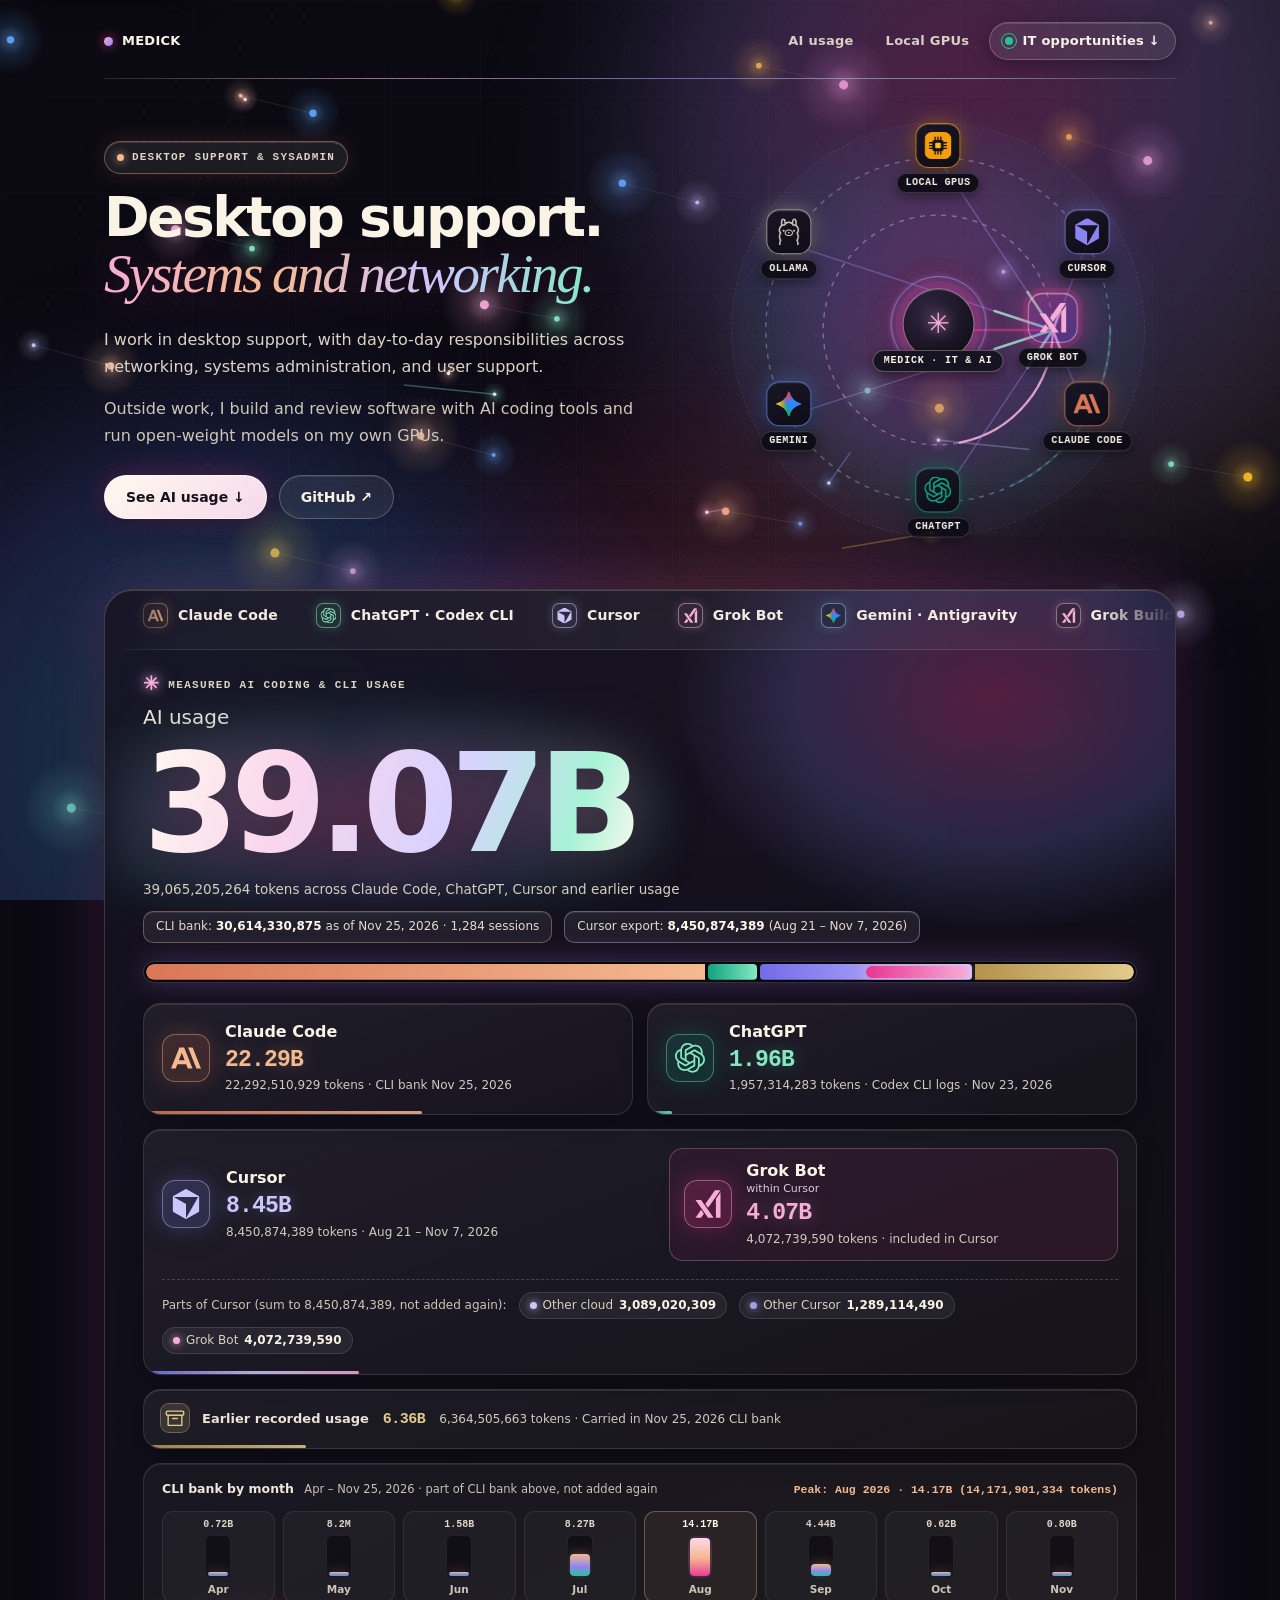
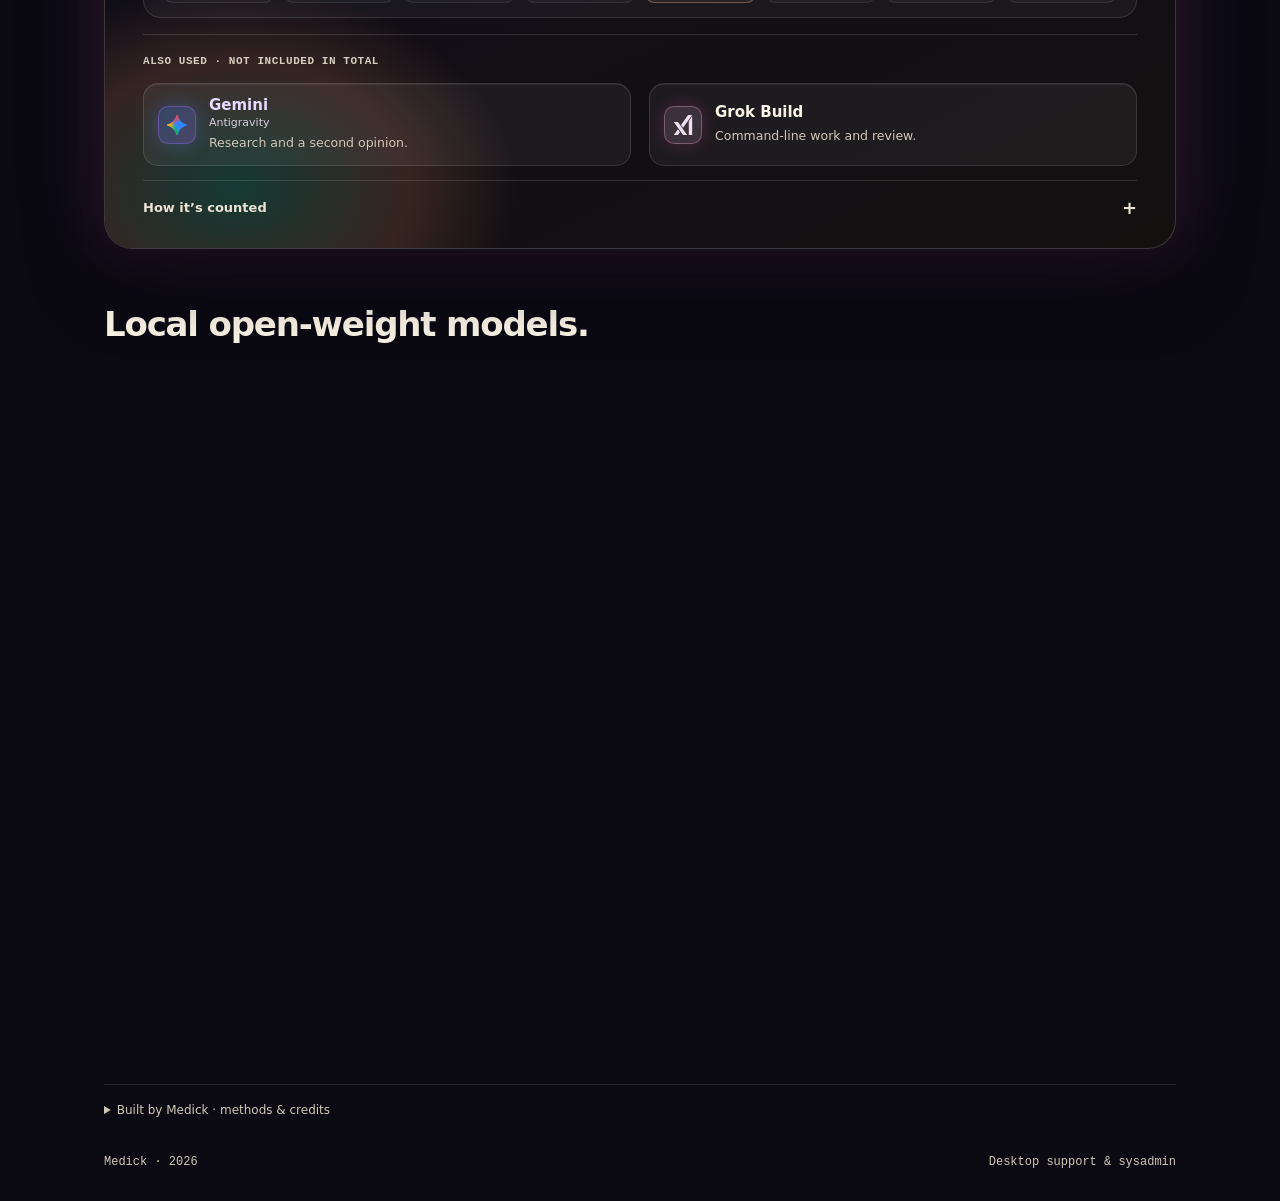
==== commit 987a2ee6: "Daily refresh 2026-11-25: 39,065,205,264 tokens" ====
--- a/index.html
+++ b/index.html
@@ -146,18 +146,18 @@
       <h2 id="hero-label">AI usage</h2>
       <div class="odometer-wrap">
         <div class="odometer-glow" aria-hidden="true"></div>
-        <div class="big-number" id="odometer" aria-hidden="true">39.04B</div>
-      </div>
-      <div id="odometer-status" class="sr-only" aria-live="polite">39,043,563,022 tokens across Claude Code, ChatGPT, Cursor and earlier usage</div>
-      <p class="energy" id="usage-context">39,043,563,022 tokens across Claude Code, ChatGPT, Cursor and earlier usage</p>
+        <div class="big-number" id="odometer" aria-hidden="true">39.07B</div>
+      </div>
+      <div id="odometer-status" class="sr-only" aria-live="polite">39,065,205,264 tokens across Claude Code, ChatGPT, Cursor and earlier usage</div>
+      <p class="energy" id="usage-context">39,065,205,264 tokens across Claude Code, ChatGPT, Cursor and earlier usage</p>
       <div class="snapshot-strip" id="snapshot-strip">
-        <span id="cli-bank-pill">CLI bank: <strong>30,592,688,633</strong> as of Nov 24, 2026 · 1,284 sessions</span>
+        <span id="cli-bank-pill">CLI bank: <strong>30,614,330,875</strong> as of Nov 25, 2026 · 1,284 sessions</span>
         <span id="cursor-bank-pill">Cursor export: <strong>8,450,874,389</strong> (Aug 21 – Nov 7, 2026)</span>
       </div>
 
       <div class="bar-track" id="bar-track">
-        <div class="usage-bar" id="usage-bar" role="img" aria-label="Combined snapshots: Claude Code 22,270,868,687; ChatGPT 1,957,314,283; Cursor 8,450,874,389 including Grok Bot 4,072,739,590 as a subset; Earlier recorded usage 6,364,505,663">
-          <span class="bar-part claude" id="bar-claude" data-tool="claude" style="flex:22270868687" title="Claude Code"></span>
+        <div class="usage-bar" id="usage-bar" role="img" aria-label="Combined snapshots: Claude Code 22,292,510,929; ChatGPT 1,957,314,283; Cursor 8,450,874,389 including Grok Bot 4,072,739,590 as a subset; Earlier recorded usage 6,364,505,663">
+          <span class="bar-part claude" id="bar-claude" data-tool="claude" style="flex:22292510929" title="Claude Code"></span>
           <span class="bar-part codex" id="bar-codex" data-tool="codex" style="flex:1957314283" title="ChatGPT (Codex CLI)"></span>
           <span class="bar-part cursor" id="bar-cursor" data-tool="cursor" style="flex:8450874389" title="Cursor"><b class="bar-subset-grok" id="bar-grok-subset" data-tool="grok" title="Grok Bot (within Cursor)" style="width:48.193114730249%"></b></span>
           <span class="bar-part history" id="bar-history" data-tool="history" style="flex:6364505663" title="Earlier recorded usage"></span>
@@ -165,16 +165,16 @@
       </div>
 
       <div class="tool-grid" id="tools">
-        <article class="tool-row claude" id="row-claude" data-tool="claude" style="--share:57.0411%" data-component="22270868687" aria-label="Claude Code, 22,270,868,687 tokens">
+        <article class="tool-row claude" id="row-claude" data-tool="claude" style="--share:57.0649%" data-component="22292510929" aria-label="Claude Code, 22,292,510,929 tokens">
           <svg class="tool-icon" viewBox="0 0 24 24" aria-hidden="true"><use href="#company-anthropic"/></svg>
           <div class="tool-copy">
             <h3 class="tool-label">Claude Code</h3>
-            <div class="tool-number" id="tool-claude">22.27B</div>
-            <div class="tool-detail" id="claude-detail">22,270,868,687 tokens · CLI bank Nov 24, 2026</div>
-          </div>
-        </article>
-
-        <article class="tool-row codex" id="row-codex" data-tool="codex" style="--share:5.0132%" data-component="1957314283" aria-label="ChatGPT, 1,957,314,283 tokens">
+            <div class="tool-number" id="tool-claude">22.29B</div>
+            <div class="tool-detail" id="claude-detail">22,292,510,929 tokens · CLI bank Nov 25, 2026</div>
+          </div>
+        </article>
+
+        <article class="tool-row codex" id="row-codex" data-tool="codex" style="--share:5.0104%" data-component="1957314283" aria-label="ChatGPT, 1,957,314,283 tokens">
           <svg class="tool-icon" viewBox="0 0 24 24" aria-hidden="true"><use href="#company-openai"/></svg>
           <div class="tool-copy">
             <h3 class="tool-label">ChatGPT</h3>
@@ -183,7 +183,7 @@
           </div>
         </article>
 
-        <article class="tool-row cursor" id="row-cursor" data-tool="cursor" style="--share:21.6447%" data-component="8450874389" aria-label="Cursor, 8,450,874,389 tokens">
+        <article class="tool-row cursor" id="row-cursor" data-tool="cursor" style="--share:21.6327%" data-component="8450874389" aria-label="Cursor, 8,450,874,389 tokens">
           <svg class="tool-icon" viewBox="0 0 24 24" aria-hidden="true"><use href="#company-cursor"/></svg>
           <div class="tool-copy">
             <h3 class="tool-label">Cursor</h3>
@@ -206,19 +206,19 @@
           </div>
         </article>
 
-        <article class="tool-row history" id="row-history" data-tool="history" style="--share:16.3010%" data-component="6364505663" aria-label="Earlier recorded usage, 6,364,505,663 tokens">
+        <article class="tool-row history" id="row-history" data-tool="history" style="--share:16.2920%" data-component="6364505663" aria-label="Earlier recorded usage, 6,364,505,663 tokens">
           <svg class="tool-icon" viewBox="0 0 48 48" aria-hidden="true"><use href="#m-history"/></svg>
           <div class="tool-copy">
             <h3 class="tool-label">Earlier recorded usage</h3>
             <div class="tool-number" id="tool-history">6.36B</div>
-            <div class="tool-detail" id="history-detail">6,364,505,663 tokens · carried in Nov 24, 2026 CLI bank</div>
+            <div class="tool-detail" id="history-detail">6,364,505,663 tokens · carried in Nov 25, 2026 CLI bank</div>
           </div>
         </article>
       </div>
 
       <div class="monthly-strip" id="monthly-strip" role="region" aria-label="CLI bank monthly activity">
         <div class="monthly-head">
-          <span class="monthly-title">CLI bank by month <small>Apr – Nov 24, 2026 · part of CLI bank above, not added again</small></span>
+          <span class="monthly-title">CLI bank by month <small>Apr – Nov 25, 2026 · part of CLI bank above, not added again</small></span>
           <span class="monthly-readout" id="monthly-readout" data-default="Peak: Aug 2026 · 14.17B (14,171,901,334 tokens)">Peak: Aug 2026 · 14.17B (14,171,901,334 tokens)</span>
         </div>
         <div class="monthly-bars" id="monthly-bars">
@@ -229,7 +229,7 @@
           <button type="button" class="m-bar is-peak" data-month="Aug 2026" data-tokens="14171901334" aria-label="Aug 2026: 14,171,901,334 tokens"><span class="m-val">14.17B</span><span class="m-track"><span class="m-fill" style="height:100.00%"></span></span><span class="m-lbl">Aug</span></button>
           <button type="button" class="m-bar" data-month="Sep 2026" data-tokens="4444748966" aria-label="Sep 2026: 4,444,748,966 tokens"><span class="m-val">4.44B</span><span class="m-track"><span class="m-fill" style="height:31.36%"></span></span><span class="m-lbl">Sep</span></button>
           <button type="button" class="m-bar" data-month="Oct 2026" data-tokens="616283149" aria-label="Oct 2026: 616,283,149 tokens"><span class="m-val">0.62B</span><span class="m-track"><span class="m-fill" style="height:4.35%"></span></span><span class="m-lbl">Oct</span></button>
-          <button type="button" class="m-bar" data-month="Nov 2026" data-tokens="778033378" aria-label="Nov 2026: 778,033,378 tokens"><span class="m-val">0.78B</span><span class="m-track"><span class="m-fill" style="height:5.49%"></span></span><span class="m-lbl">Nov</span></button>
+          <button type="button" class="m-bar" data-month="Nov 2026" data-tokens="799675620" aria-label="Nov 2026: 799,675,620 tokens"><span class="m-val">0.80B</span><span class="m-track"><span class="m-fill" style="height:5.64%"></span></span><span class="m-lbl">Nov</span></button>
         </div>
       </div>
 
@@ -253,7 +253,7 @@
 
       <details class="method" id="method">
         <summary>How it’s counted</summary>
-        <p id="method-note">Counts come from two measured sources: local CLI session logs saved through Nov 24, 2026 (including cached input tokens) and Cursor&#x27;s official usage CSV export through Nov 7, 2026 (1,899 blank-token rows excluded). Grok Bot, other cloud agents, and other Cursor usage are parts of the Cursor total and are never added twice. Nothing estimated enters the token totals, and the numbers animate briefly once on load rather than streaming live. The sources are separate snapshots, so some overlap between them is possible.</p>
+        <p id="method-note">Counts come from two measured sources: local CLI session logs saved through Nov 25, 2026 (including cached input tokens) and Cursor&#x27;s official usage CSV export through Nov 7, 2026 (1,899 blank-token rows excluded). Grok Bot, other cloud agents, and other Cursor usage are parts of the Cursor total and are never added twice. Nothing estimated enters the token totals, and the numbers animate briefly once on load rather than streaming live. The sources are separate snapshots, so some overlap between them is possible.</p>
         <p class="method-meta" id="stats">1,284 CLI sessions recorded.</p>
         <p class="honest" id="honest-network-note">Only measured token counts appear in the totals above.</p>
       </details>
@@ -331,7 +331,7 @@
   </footer>
 </div>
 
-<script type="application/json" id="ticker-data-fallback">{"schema_version":2,"generated_at":"2026-11-24T16:00:02Z","featured_total":39043563022,"unit":"tokens","context_caption":"39,043,563,022 tokens across Claude Code, ChatGPT, Cursor and earlier usage","components":{"claude_code":{"label":"Claude Code","company":"Anthropic","icon":"company-anthropic","tokens":22270868687,"source_kind":"local_cli_banked","snapshot_date":"2026-11-24","snapshot_label":"CLI bank Nov 24, 2026","color":"#f0bb97"},"codex_cli":{"label":"ChatGPT","counted_from":"Codex CLI logs","company":"OpenAI","icon":"company-openai","tokens":1957314283,"source_kind":"local_cli_banked","snapshot_date":"2026-11-23","snapshot_label":"Codex CLI logs · Nov 23, 2026","color":"#87dbba"},"cursor":{"label":"Cursor","company":"Cursor","icon":"company-cursor","tokens":8450874389,"source_kind":"official_csv_snapshot","snapshot_at":"2026-11-07T16:25:13.686Z","snapshot_date":"2026-11-07","snapshot_range":["2026-08-21","2026-11-07"],"snapshot_label":"Aug 21 – Nov 7, 2026","color":"#c7c1ff","subset":{"key":"grok_bot","label":"Grok Bot","relation":"within Cursor","company":"xAI","icon":"company-xai","tokens":4072739590,"included_in_parent":true,"never_added_twice":true,"color":"#f1a8d3"},"breakdown":{"other_cloud":{"label":"Other cloud","tokens":3089020309,"included_in_parent":true,"never_added_twice":true},"other_cursor":{"label":"Other Cursor","tokens":1289114490,"included_in_parent":true,"never_added_twice":true},"grok_bot":{"label":"Grok Bot","tokens":4072739590,"included_in_parent":true,"never_added_twice":true}}},"earlier_recorded":{"label":"Earlier recorded usage","company":"Archive","icon":"m-history","tokens":6364505663,"source_kind":"frozen_bank_carry","snapshot_date":null,"snapshot_label":"Carried in Nov 24, 2026 CLI bank","color":"#d4bc83"}},"also_used":[{"key":"gemini_antigravity","label":"Gemini","sublabel":"Antigravity","icon":"company-gemini","note":"Research and a second opinion.","tokens":null,"included_in_total":false},{"key":"grok_build","label":"Grok Build","sublabel":null,"icon":"company-xai","note":"Command-line work and review.","tokens":null,"included_in_total":false}],"cli_summary":{"cli_bank_total":30592688633,"sessions_recorded":1284,"started":"2026-05-31","as_of":"2026-11-24T16:00:02Z","as_of_label":"Nov 24, 2026","claude_as_of":"2026-11-24T16:00:02Z","codex_as_of":"2026-11-23T16:00:01Z","monthly":[{"month":"2026-04","tokens":724564909},{"month":"2026-05","tokens":8246866},{"month":"2026-06","tokens":1575630146},{"month":"2026-07","tokens":8273279885},{"month":"2026-08","tokens":14171901334},{"month":"2026-09","tokens":4444748966},{"month":"2026-10","tokens":616283149},{"month":"2026-11","tokens":778033378}]},"cursor_snapshot_meta":{"latest_recorded_event_utc":"2026-11-07T16:25:13.686Z","selected_utc_dates":["2026-08-21","2026-11-07"],"measurable_rows":54583,"blank_token_rows_excluded":1899,"source_sha256":"b5e29d368c65eaa88893791d9b64bec8ab2660eca88afe22dc0d692ce2168c6d"},"methodology":{"summary":"Counts come from two measured sources: local CLI session logs saved through Nov 24, 2026 (including cached input tokens) and Cursor's official usage CSV export through Nov 7, 2026 (1,899 blank-token rows excluded). Grok Bot, other cloud agents, and other Cursor usage are parts of the Cursor total and are never added twice. Nothing estimated enters the token totals, and the numbers animate briefly once on load rather than streaming live. The sources are separate snapshots, so some overlap between them is possible."}}</script>
+<script type="application/json" id="ticker-data-fallback">{"schema_version":2,"generated_at":"2026-11-25T16:00:01Z","featured_total":39065205264,"unit":"tokens","context_caption":"39,065,205,264 tokens across Claude Code, ChatGPT, Cursor and earlier usage","components":{"claude_code":{"label":"Claude Code","company":"Anthropic","icon":"company-anthropic","tokens":22292510929,"source_kind":"local_cli_banked","snapshot_date":"2026-11-25","snapshot_label":"CLI bank Nov 25, 2026","color":"#f0bb97"},"codex_cli":{"label":"ChatGPT","counted_from":"Codex CLI logs","company":"OpenAI","icon":"company-openai","tokens":1957314283,"source_kind":"local_cli_banked","snapshot_date":"2026-11-23","snapshot_label":"Codex CLI logs · Nov 23, 2026","color":"#87dbba"},"cursor":{"label":"Cursor","company":"Cursor","icon":"company-cursor","tokens":8450874389,"source_kind":"official_csv_snapshot","snapshot_at":"2026-11-07T16:25:13.686Z","snapshot_date":"2026-11-07","snapshot_range":["2026-08-21","2026-11-07"],"snapshot_label":"Aug 21 – Nov 7, 2026","color":"#c7c1ff","subset":{"key":"grok_bot","label":"Grok Bot","relation":"within Cursor","company":"xAI","icon":"company-xai","tokens":4072739590,"included_in_parent":true,"never_added_twice":true,"color":"#f1a8d3"},"breakdown":{"other_cloud":{"label":"Other cloud","tokens":3089020309,"included_in_parent":true,"never_added_twice":true},"other_cursor":{"label":"Other Cursor","tokens":1289114490,"included_in_parent":true,"never_added_twice":true},"grok_bot":{"label":"Grok Bot","tokens":4072739590,"included_in_parent":true,"never_added_twice":true}}},"earlier_recorded":{"label":"Earlier recorded usage","company":"Archive","icon":"m-history","tokens":6364505663,"source_kind":"frozen_bank_carry","snapshot_date":null,"snapshot_label":"Carried in Nov 25, 2026 CLI bank","color":"#d4bc83"}},"also_used":[{"key":"gemini_antigravity","label":"Gemini","sublabel":"Antigravity","icon":"company-gemini","note":"Research and a second opinion.","tokens":null,"included_in_total":false},{"key":"grok_build","label":"Grok Build","sublabel":null,"icon":"company-xai","note":"Command-line work and review.","tokens":null,"included_in_total":false}],"cli_summary":{"cli_bank_total":30614330875,"sessions_recorded":1284,"started":"2026-05-31","as_of":"2026-11-25T16:00:01Z","as_of_label":"Nov 25, 2026","claude_as_of":"2026-11-25T16:00:01Z","codex_as_of":"2026-11-23T16:00:01Z","monthly":[{"month":"2026-04","tokens":724564909},{"month":"2026-05","tokens":8246866},{"month":"2026-06","tokens":1575630146},{"month":"2026-07","tokens":8273279885},{"month":"2026-08","tokens":14171901334},{"month":"2026-09","tokens":4444748966},{"month":"2026-10","tokens":616283149},{"month":"2026-11","tokens":799675620}]},"cursor_snapshot_meta":{"latest_recorded_event_utc":"2026-11-07T16:25:13.686Z","selected_utc_dates":["2026-08-21","2026-11-07"],"measurable_rows":54583,"blank_token_rows_excluded":1899,"source_sha256":"b5e29d368c65eaa88893791d9b64bec8ab2660eca88afe22dc0d692ce2168c6d"},"methodology":{"summary":"Counts come from two measured sources: local CLI session logs saved through Nov 25, 2026 (including cached input tokens) and Cursor's official usage CSV export through Nov 7, 2026 (1,899 blank-token rows excluded). Grok Bot, other cloud agents, and other Cursor usage are parts of the Cursor total and are never added twice. Nothing estimated enters the token totals, and the numbers animate briefly once on load rather than streaming live. The sources are separate snapshots, so some overlap between them is possible."}}</script>
 <script defer src="app.js"></script>
 </body>
 </html>
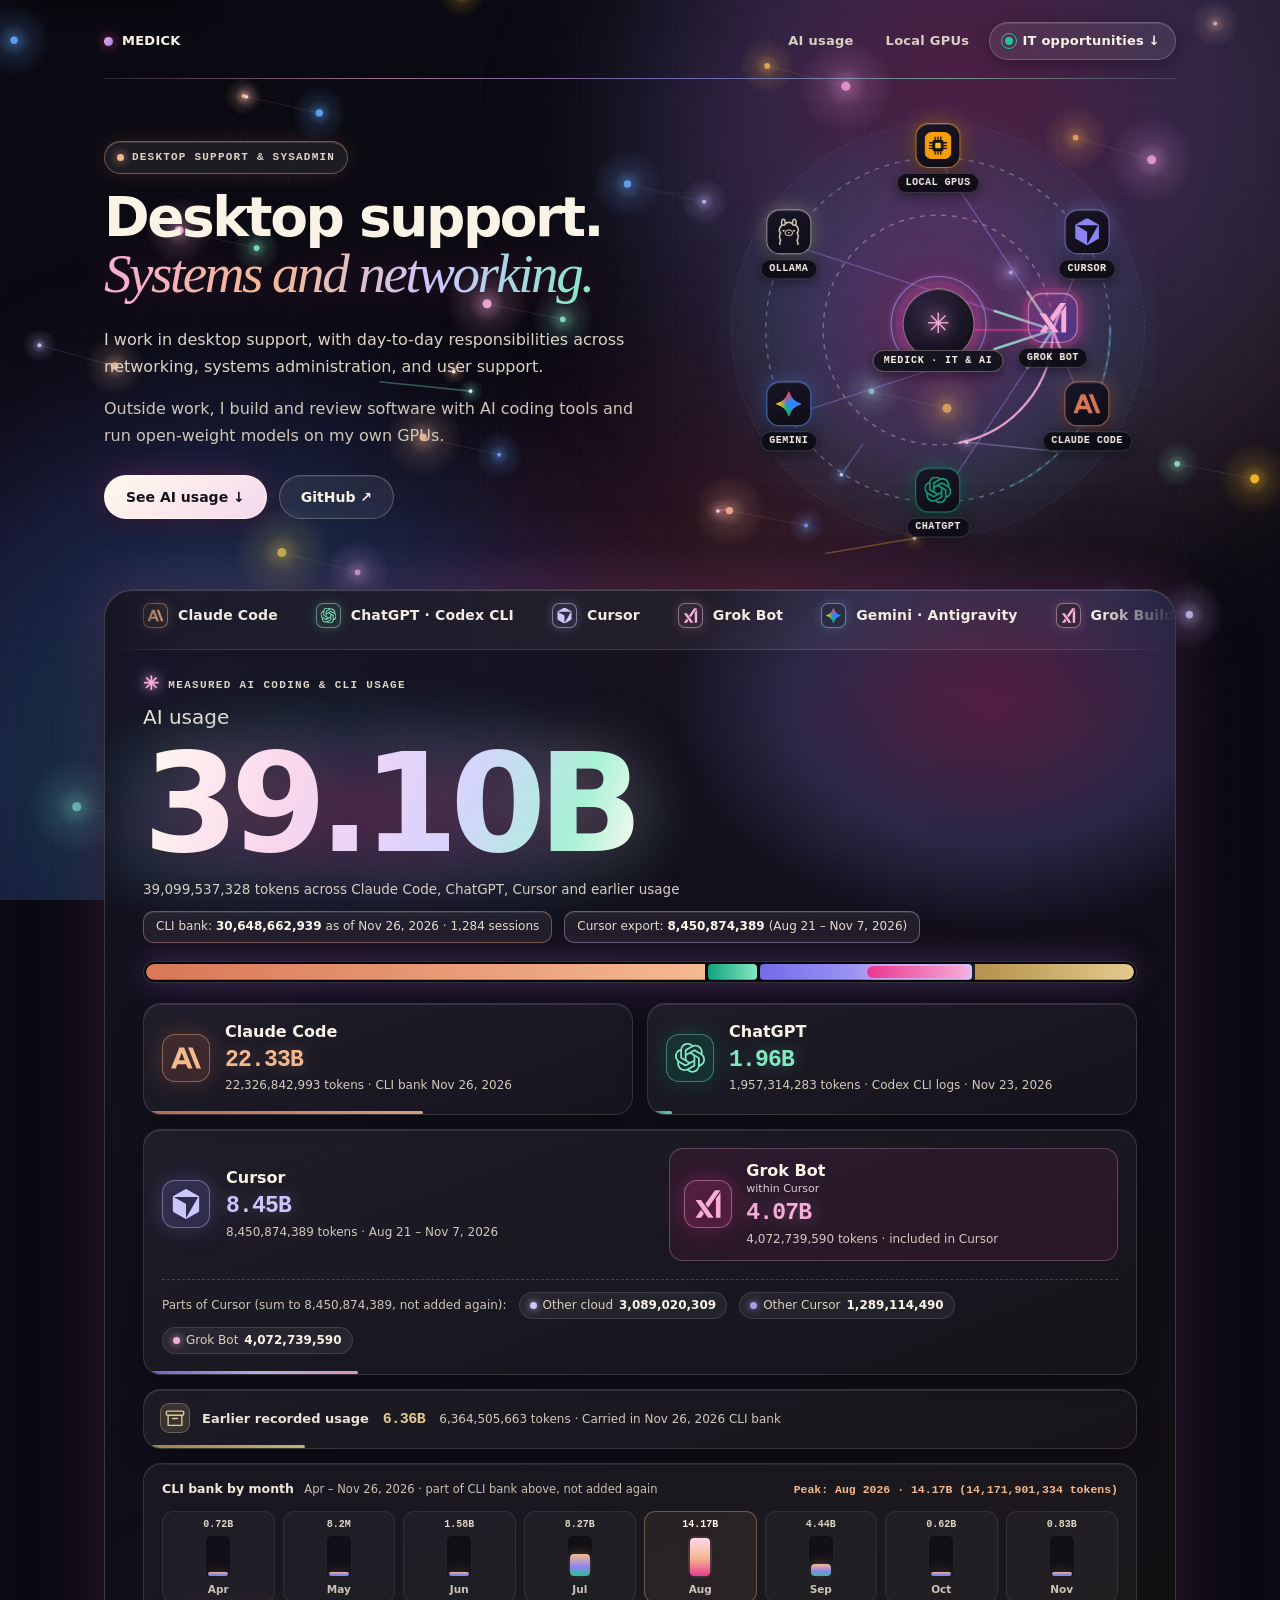
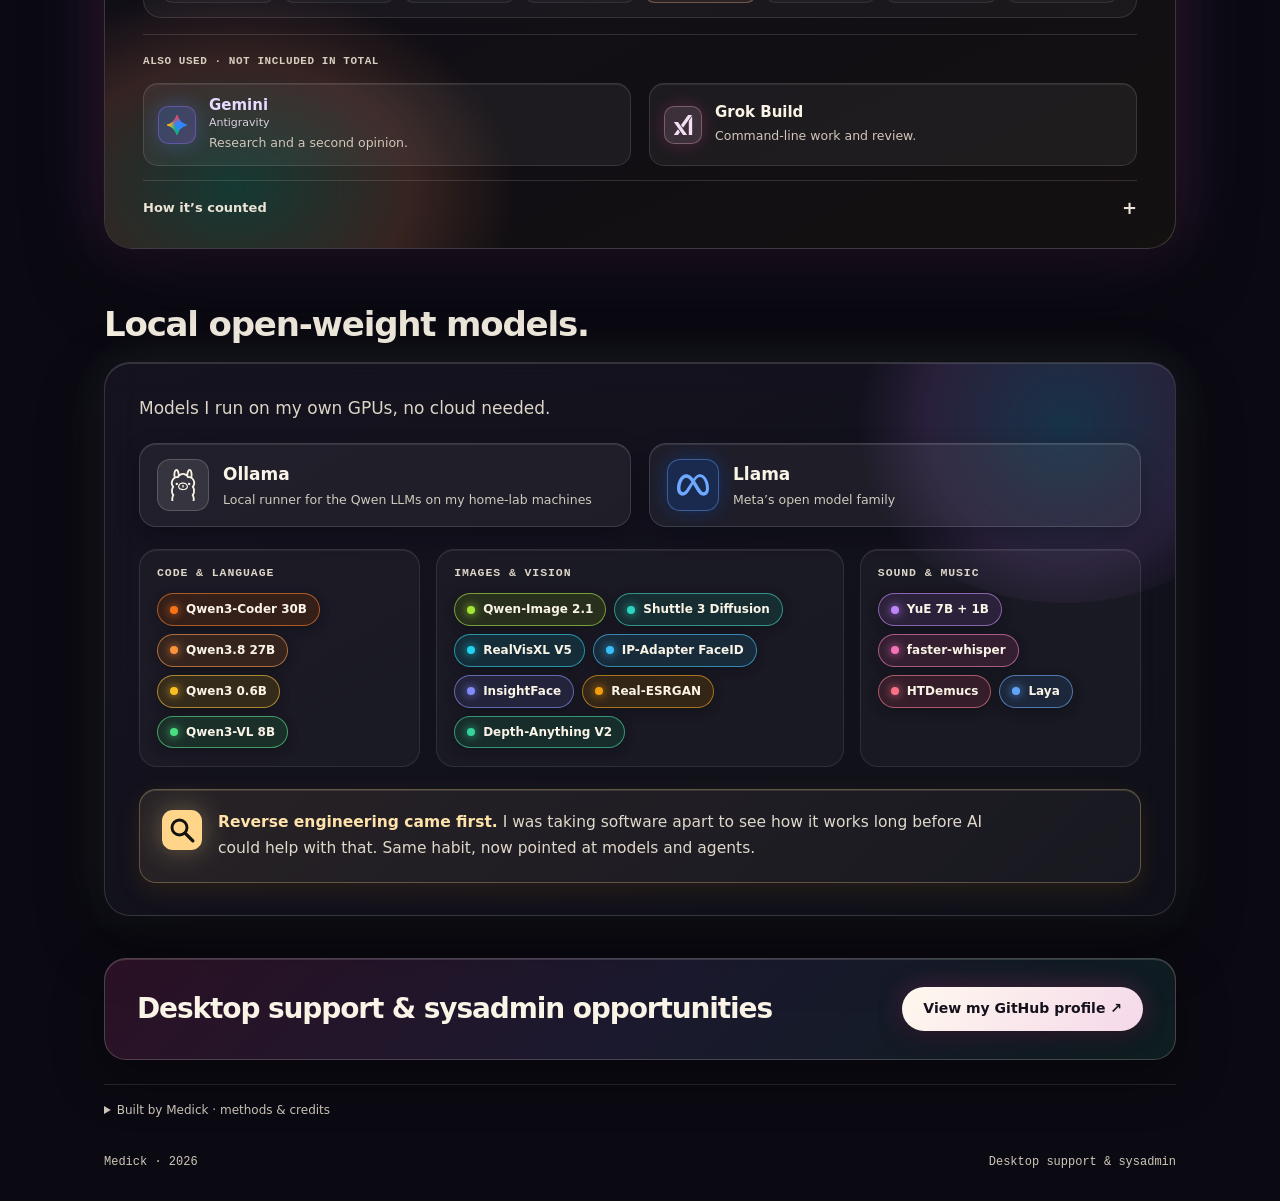
==== commit 96f9aa30: "Daily refresh 2026-11-26: 39,099,537,328 tokens" ====
--- a/index.html
+++ b/index.html
@@ -146,18 +146,18 @@
       <h2 id="hero-label">AI usage</h2>
       <div class="odometer-wrap">
         <div class="odometer-glow" aria-hidden="true"></div>
-        <div class="big-number" id="odometer" aria-hidden="true">39.07B</div>
-      </div>
-      <div id="odometer-status" class="sr-only" aria-live="polite">39,065,205,264 tokens across Claude Code, ChatGPT, Cursor and earlier usage</div>
-      <p class="energy" id="usage-context">39,065,205,264 tokens across Claude Code, ChatGPT, Cursor and earlier usage</p>
+        <div class="big-number" id="odometer" aria-hidden="true">39.10B</div>
+      </div>
+      <div id="odometer-status" class="sr-only" aria-live="polite">39,099,537,328 tokens across Claude Code, ChatGPT, Cursor and earlier usage</div>
+      <p class="energy" id="usage-context">39,099,537,328 tokens across Claude Code, ChatGPT, Cursor and earlier usage</p>
       <div class="snapshot-strip" id="snapshot-strip">
-        <span id="cli-bank-pill">CLI bank: <strong>30,614,330,875</strong> as of Nov 25, 2026 · 1,284 sessions</span>
+        <span id="cli-bank-pill">CLI bank: <strong>30,648,662,939</strong> as of Nov 26, 2026 · 1,284 sessions</span>
         <span id="cursor-bank-pill">Cursor export: <strong>8,450,874,389</strong> (Aug 21 – Nov 7, 2026)</span>
       </div>
 
       <div class="bar-track" id="bar-track">
-        <div class="usage-bar" id="usage-bar" role="img" aria-label="Combined snapshots: Claude Code 22,292,510,929; ChatGPT 1,957,314,283; Cursor 8,450,874,389 including Grok Bot 4,072,739,590 as a subset; Earlier recorded usage 6,364,505,663">
-          <span class="bar-part claude" id="bar-claude" data-tool="claude" style="flex:22292510929" title="Claude Code"></span>
+        <div class="usage-bar" id="usage-bar" role="img" aria-label="Combined snapshots: Claude Code 22,326,842,993; ChatGPT 1,957,314,283; Cursor 8,450,874,389 including Grok Bot 4,072,739,590 as a subset; Earlier recorded usage 6,364,505,663">
+          <span class="bar-part claude" id="bar-claude" data-tool="claude" style="flex:22326842993" title="Claude Code"></span>
           <span class="bar-part codex" id="bar-codex" data-tool="codex" style="flex:1957314283" title="ChatGPT (Codex CLI)"></span>
           <span class="bar-part cursor" id="bar-cursor" data-tool="cursor" style="flex:8450874389" title="Cursor"><b class="bar-subset-grok" id="bar-grok-subset" data-tool="grok" title="Grok Bot (within Cursor)" style="width:48.193114730249%"></b></span>
           <span class="bar-part history" id="bar-history" data-tool="history" style="flex:6364505663" title="Earlier recorded usage"></span>
@@ -165,16 +165,16 @@
       </div>
 
       <div class="tool-grid" id="tools">
-        <article class="tool-row claude" id="row-claude" data-tool="claude" style="--share:57.0649%" data-component="22292510929" aria-label="Claude Code, 22,292,510,929 tokens">
+        <article class="tool-row claude" id="row-claude" data-tool="claude" style="--share:57.1026%" data-component="22326842993" aria-label="Claude Code, 22,326,842,993 tokens">
           <svg class="tool-icon" viewBox="0 0 24 24" aria-hidden="true"><use href="#company-anthropic"/></svg>
           <div class="tool-copy">
             <h3 class="tool-label">Claude Code</h3>
-            <div class="tool-number" id="tool-claude">22.29B</div>
-            <div class="tool-detail" id="claude-detail">22,292,510,929 tokens · CLI bank Nov 25, 2026</div>
-          </div>
-        </article>
-
-        <article class="tool-row codex" id="row-codex" data-tool="codex" style="--share:5.0104%" data-component="1957314283" aria-label="ChatGPT, 1,957,314,283 tokens">
+            <div class="tool-number" id="tool-claude">22.33B</div>
+            <div class="tool-detail" id="claude-detail">22,326,842,993 tokens · CLI bank Nov 26, 2026</div>
+          </div>
+        </article>
+
+        <article class="tool-row codex" id="row-codex" data-tool="codex" style="--share:5.0060%" data-component="1957314283" aria-label="ChatGPT, 1,957,314,283 tokens">
           <svg class="tool-icon" viewBox="0 0 24 24" aria-hidden="true"><use href="#company-openai"/></svg>
           <div class="tool-copy">
             <h3 class="tool-label">ChatGPT</h3>
@@ -183,7 +183,7 @@
           </div>
         </article>
 
-        <article class="tool-row cursor" id="row-cursor" data-tool="cursor" style="--share:21.6327%" data-component="8450874389" aria-label="Cursor, 8,450,874,389 tokens">
+        <article class="tool-row cursor" id="row-cursor" data-tool="cursor" style="--share:21.6137%" data-component="8450874389" aria-label="Cursor, 8,450,874,389 tokens">
           <svg class="tool-icon" viewBox="0 0 24 24" aria-hidden="true"><use href="#company-cursor"/></svg>
           <div class="tool-copy">
             <h3 class="tool-label">Cursor</h3>
@@ -206,19 +206,19 @@
           </div>
         </article>
 
-        <article class="tool-row history" id="row-history" data-tool="history" style="--share:16.2920%" data-component="6364505663" aria-label="Earlier recorded usage, 6,364,505,663 tokens">
+        <article class="tool-row history" id="row-history" data-tool="history" style="--share:16.2777%" data-component="6364505663" aria-label="Earlier recorded usage, 6,364,505,663 tokens">
           <svg class="tool-icon" viewBox="0 0 48 48" aria-hidden="true"><use href="#m-history"/></svg>
           <div class="tool-copy">
             <h3 class="tool-label">Earlier recorded usage</h3>
             <div class="tool-number" id="tool-history">6.36B</div>
-            <div class="tool-detail" id="history-detail">6,364,505,663 tokens · carried in Nov 25, 2026 CLI bank</div>
+            <div class="tool-detail" id="history-detail">6,364,505,663 tokens · carried in Nov 26, 2026 CLI bank</div>
           </div>
         </article>
       </div>
 
       <div class="monthly-strip" id="monthly-strip" role="region" aria-label="CLI bank monthly activity">
         <div class="monthly-head">
-          <span class="monthly-title">CLI bank by month <small>Apr – Nov 25, 2026 · part of CLI bank above, not added again</small></span>
+          <span class="monthly-title">CLI bank by month <small>Apr – Nov 26, 2026 · part of CLI bank above, not added again</small></span>
           <span class="monthly-readout" id="monthly-readout" data-default="Peak: Aug 2026 · 14.17B (14,171,901,334 tokens)">Peak: Aug 2026 · 14.17B (14,171,901,334 tokens)</span>
         </div>
         <div class="monthly-bars" id="monthly-bars">
@@ -229,7 +229,7 @@
           <button type="button" class="m-bar is-peak" data-month="Aug 2026" data-tokens="14171901334" aria-label="Aug 2026: 14,171,901,334 tokens"><span class="m-val">14.17B</span><span class="m-track"><span class="m-fill" style="height:100.00%"></span></span><span class="m-lbl">Aug</span></button>
           <button type="button" class="m-bar" data-month="Sep 2026" data-tokens="4444748966" aria-label="Sep 2026: 4,444,748,966 tokens"><span class="m-val">4.44B</span><span class="m-track"><span class="m-fill" style="height:31.36%"></span></span><span class="m-lbl">Sep</span></button>
           <button type="button" class="m-bar" data-month="Oct 2026" data-tokens="616283149" aria-label="Oct 2026: 616,283,149 tokens"><span class="m-val">0.62B</span><span class="m-track"><span class="m-fill" style="height:4.35%"></span></span><span class="m-lbl">Oct</span></button>
-          <button type="button" class="m-bar" data-month="Nov 2026" data-tokens="799675620" aria-label="Nov 2026: 799,675,620 tokens"><span class="m-val">0.80B</span><span class="m-track"><span class="m-fill" style="height:5.64%"></span></span><span class="m-lbl">Nov</span></button>
+          <button type="button" class="m-bar" data-month="Nov 2026" data-tokens="834007684" aria-label="Nov 2026: 834,007,684 tokens"><span class="m-val">0.83B</span><span class="m-track"><span class="m-fill" style="height:5.88%"></span></span><span class="m-lbl">Nov</span></button>
         </div>
       </div>
 
@@ -253,7 +253,7 @@
 
       <details class="method" id="method">
         <summary>How it’s counted</summary>
-        <p id="method-note">Counts come from two measured sources: local CLI session logs saved through Nov 25, 2026 (including cached input tokens) and Cursor&#x27;s official usage CSV export through Nov 7, 2026 (1,899 blank-token rows excluded). Grok Bot, other cloud agents, and other Cursor usage are parts of the Cursor total and are never added twice. Nothing estimated enters the token totals, and the numbers animate briefly once on load rather than streaming live. The sources are separate snapshots, so some overlap between them is possible.</p>
+        <p id="method-note">Counts come from two measured sources: local CLI session logs saved through Nov 26, 2026 (including cached input tokens) and Cursor&#x27;s official usage CSV export through Nov 7, 2026 (1,899 blank-token rows excluded). Grok Bot, other cloud agents, and other Cursor usage are parts of the Cursor total and are never added twice. Nothing estimated enters the token totals, and the numbers animate briefly once on load rather than streaming live. The sources are separate snapshots, so some overlap between them is possible.</p>
         <p class="method-meta" id="stats">1,284 CLI sessions recorded.</p>
         <p class="honest" id="honest-network-note">Only measured token counts appear in the totals above.</p>
       </details>
@@ -331,7 +331,7 @@
   </footer>
 </div>
 
-<script type="application/json" id="ticker-data-fallback">{"schema_version":2,"generated_at":"2026-11-25T16:00:01Z","featured_total":39065205264,"unit":"tokens","context_caption":"39,065,205,264 tokens across Claude Code, ChatGPT, Cursor and earlier usage","components":{"claude_code":{"label":"Claude Code","company":"Anthropic","icon":"company-anthropic","tokens":22292510929,"source_kind":"local_cli_banked","snapshot_date":"2026-11-25","snapshot_label":"CLI bank Nov 25, 2026","color":"#f0bb97"},"codex_cli":{"label":"ChatGPT","counted_from":"Codex CLI logs","company":"OpenAI","icon":"company-openai","tokens":1957314283,"source_kind":"local_cli_banked","snapshot_date":"2026-11-23","snapshot_label":"Codex CLI logs · Nov 23, 2026","color":"#87dbba"},"cursor":{"label":"Cursor","company":"Cursor","icon":"company-cursor","tokens":8450874389,"source_kind":"official_csv_snapshot","snapshot_at":"2026-11-07T16:25:13.686Z","snapshot_date":"2026-11-07","snapshot_range":["2026-08-21","2026-11-07"],"snapshot_label":"Aug 21 – Nov 7, 2026","color":"#c7c1ff","subset":{"key":"grok_bot","label":"Grok Bot","relation":"within Cursor","company":"xAI","icon":"company-xai","tokens":4072739590,"included_in_parent":true,"never_added_twice":true,"color":"#f1a8d3"},"breakdown":{"other_cloud":{"label":"Other cloud","tokens":3089020309,"included_in_parent":true,"never_added_twice":true},"other_cursor":{"label":"Other Cursor","tokens":1289114490,"included_in_parent":true,"never_added_twice":true},"grok_bot":{"label":"Grok Bot","tokens":4072739590,"included_in_parent":true,"never_added_twice":true}}},"earlier_recorded":{"label":"Earlier recorded usage","company":"Archive","icon":"m-history","tokens":6364505663,"source_kind":"frozen_bank_carry","snapshot_date":null,"snapshot_label":"Carried in Nov 25, 2026 CLI bank","color":"#d4bc83"}},"also_used":[{"key":"gemini_antigravity","label":"Gemini","sublabel":"Antigravity","icon":"company-gemini","note":"Research and a second opinion.","tokens":null,"included_in_total":false},{"key":"grok_build","label":"Grok Build","sublabel":null,"icon":"company-xai","note":"Command-line work and review.","tokens":null,"included_in_total":false}],"cli_summary":{"cli_bank_total":30614330875,"sessions_recorded":1284,"started":"2026-05-31","as_of":"2026-11-25T16:00:01Z","as_of_label":"Nov 25, 2026","claude_as_of":"2026-11-25T16:00:01Z","codex_as_of":"2026-11-23T16:00:01Z","monthly":[{"month":"2026-04","tokens":724564909},{"month":"2026-05","tokens":8246866},{"month":"2026-06","tokens":1575630146},{"month":"2026-07","tokens":8273279885},{"month":"2026-08","tokens":14171901334},{"month":"2026-09","tokens":4444748966},{"month":"2026-10","tokens":616283149},{"month":"2026-11","tokens":799675620}]},"cursor_snapshot_meta":{"latest_recorded_event_utc":"2026-11-07T16:25:13.686Z","selected_utc_dates":["2026-08-21","2026-11-07"],"measurable_rows":54583,"blank_token_rows_excluded":1899,"source_sha256":"b5e29d368c65eaa88893791d9b64bec8ab2660eca88afe22dc0d692ce2168c6d"},"methodology":{"summary":"Counts come from two measured sources: local CLI session logs saved through Nov 25, 2026 (including cached input tokens) and Cursor's official usage CSV export through Nov 7, 2026 (1,899 blank-token rows excluded). Grok Bot, other cloud agents, and other Cursor usage are parts of the Cursor total and are never added twice. Nothing estimated enters the token totals, and the numbers animate briefly once on load rather than streaming live. The sources are separate snapshots, so some overlap between them is possible."}}</script>
+<script type="application/json" id="ticker-data-fallback">{"schema_version":2,"generated_at":"2026-11-26T16:00:02Z","featured_total":39099537328,"unit":"tokens","context_caption":"39,099,537,328 tokens across Claude Code, ChatGPT, Cursor and earlier usage","components":{"claude_code":{"label":"Claude Code","company":"Anthropic","icon":"company-anthropic","tokens":22326842993,"source_kind":"local_cli_banked","snapshot_date":"2026-11-26","snapshot_label":"CLI bank Nov 26, 2026","color":"#f0bb97"},"codex_cli":{"label":"ChatGPT","counted_from":"Codex CLI logs","company":"OpenAI","icon":"company-openai","tokens":1957314283,"source_kind":"local_cli_banked","snapshot_date":"2026-11-23","snapshot_label":"Codex CLI logs · Nov 23, 2026","color":"#87dbba"},"cursor":{"label":"Cursor","company":"Cursor","icon":"company-cursor","tokens":8450874389,"source_kind":"official_csv_snapshot","snapshot_at":"2026-11-07T16:25:13.686Z","snapshot_date":"2026-11-07","snapshot_range":["2026-08-21","2026-11-07"],"snapshot_label":"Aug 21 – Nov 7, 2026","color":"#c7c1ff","subset":{"key":"grok_bot","label":"Grok Bot","relation":"within Cursor","company":"xAI","icon":"company-xai","tokens":4072739590,"included_in_parent":true,"never_added_twice":true,"color":"#f1a8d3"},"breakdown":{"other_cloud":{"label":"Other cloud","tokens":3089020309,"included_in_parent":true,"never_added_twice":true},"other_cursor":{"label":"Other Cursor","tokens":1289114490,"included_in_parent":true,"never_added_twice":true},"grok_bot":{"label":"Grok Bot","tokens":4072739590,"included_in_parent":true,"never_added_twice":true}}},"earlier_recorded":{"label":"Earlier recorded usage","company":"Archive","icon":"m-history","tokens":6364505663,"source_kind":"frozen_bank_carry","snapshot_date":null,"snapshot_label":"Carried in Nov 26, 2026 CLI bank","color":"#d4bc83"}},"also_used":[{"key":"gemini_antigravity","label":"Gemini","sublabel":"Antigravity","icon":"company-gemini","note":"Research and a second opinion.","tokens":null,"included_in_total":false},{"key":"grok_build","label":"Grok Build","sublabel":null,"icon":"company-xai","note":"Command-line work and review.","tokens":null,"included_in_total":false}],"cli_summary":{"cli_bank_total":30648662939,"sessions_recorded":1284,"started":"2026-05-31","as_of":"2026-11-26T16:00:02Z","as_of_label":"Nov 26, 2026","claude_as_of":"2026-11-26T16:00:02Z","codex_as_of":"2026-11-23T16:00:01Z","monthly":[{"month":"2026-04","tokens":724564909},{"month":"2026-05","tokens":8246866},{"month":"2026-06","tokens":1575630146},{"month":"2026-07","tokens":8273279885},{"month":"2026-08","tokens":14171901334},{"month":"2026-09","tokens":4444748966},{"month":"2026-10","tokens":616283149},{"month":"2026-11","tokens":834007684}]},"cursor_snapshot_meta":{"latest_recorded_event_utc":"2026-11-07T16:25:13.686Z","selected_utc_dates":["2026-08-21","2026-11-07"],"measurable_rows":54583,"blank_token_rows_excluded":1899,"source_sha256":"b5e29d368c65eaa88893791d9b64bec8ab2660eca88afe22dc0d692ce2168c6d"},"methodology":{"summary":"Counts come from two measured sources: local CLI session logs saved through Nov 26, 2026 (including cached input tokens) and Cursor's official usage CSV export through Nov 7, 2026 (1,899 blank-token rows excluded). Grok Bot, other cloud agents, and other Cursor usage are parts of the Cursor total and are never added twice. Nothing estimated enters the token totals, and the numbers animate briefly once on load rather than streaming live. The sources are separate snapshots, so some overlap between them is possible."}}</script>
 <script defer src="app.js"></script>
 </body>
 </html>
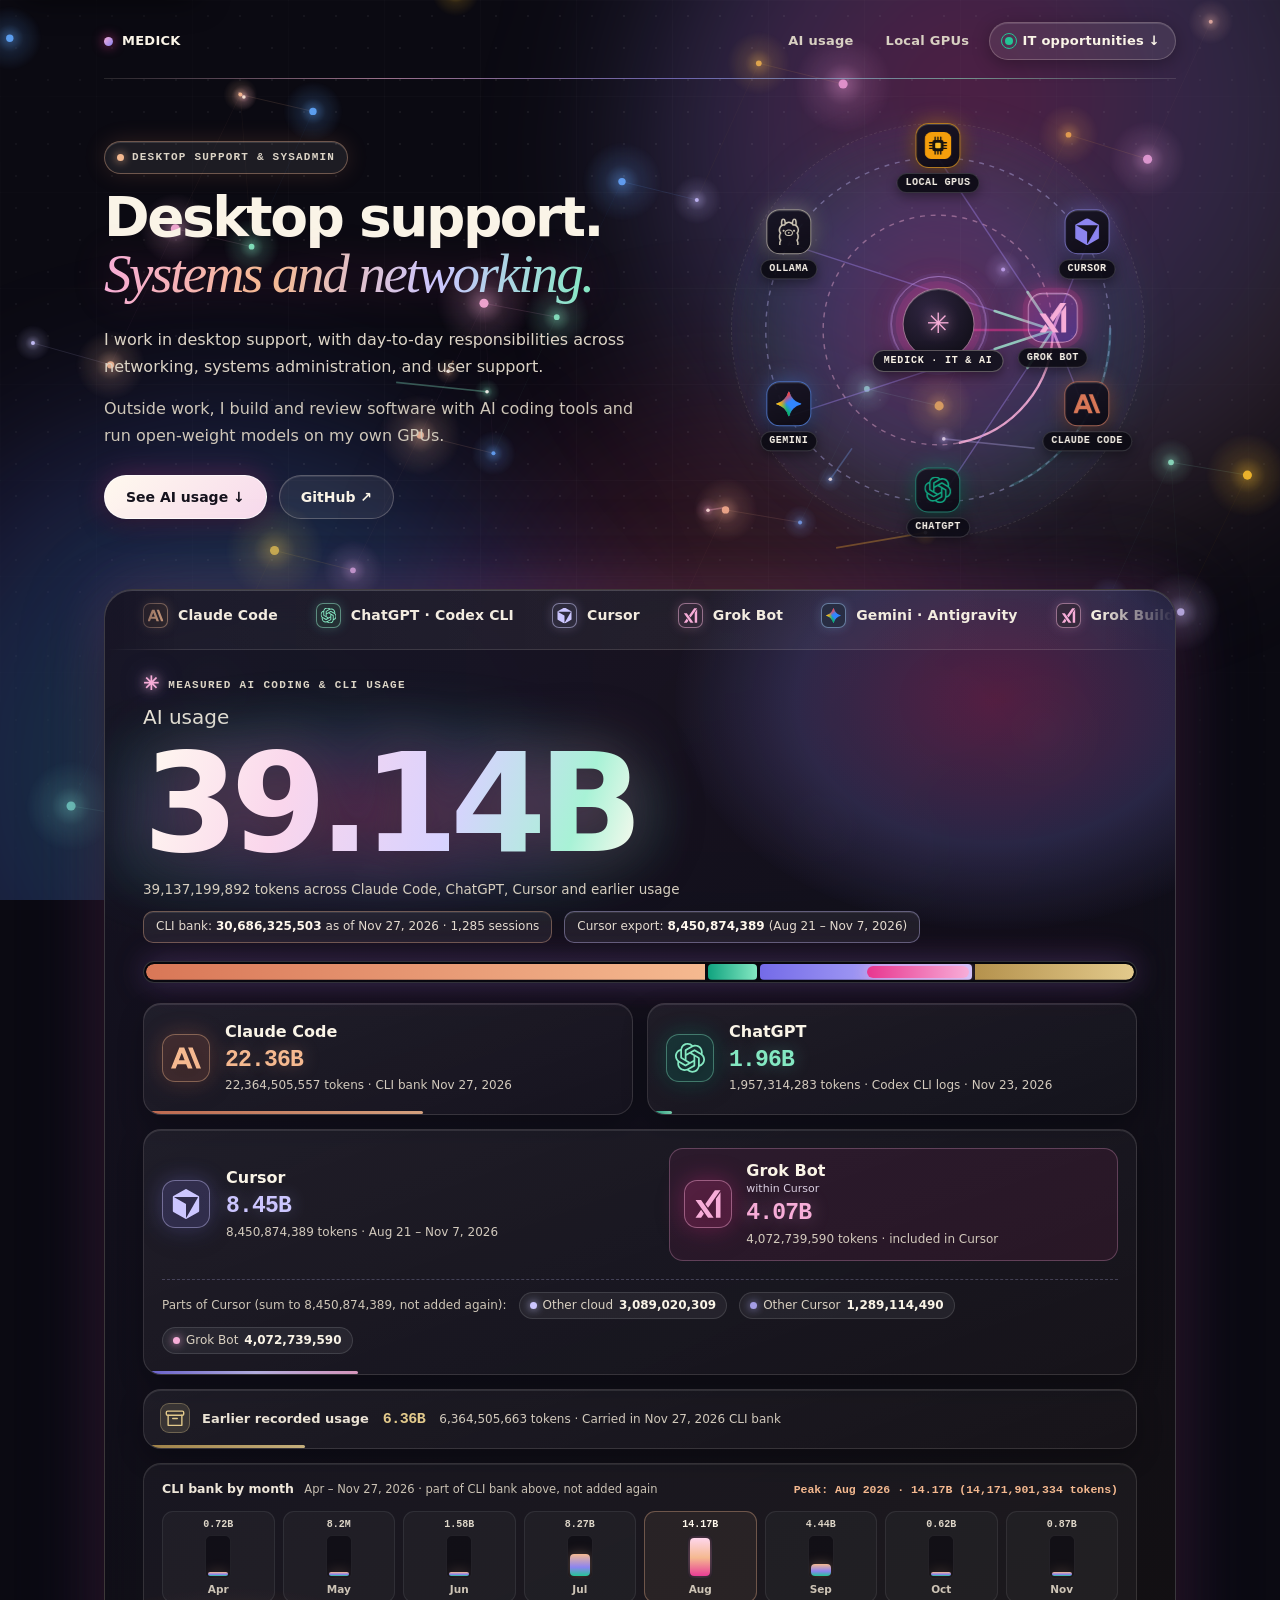
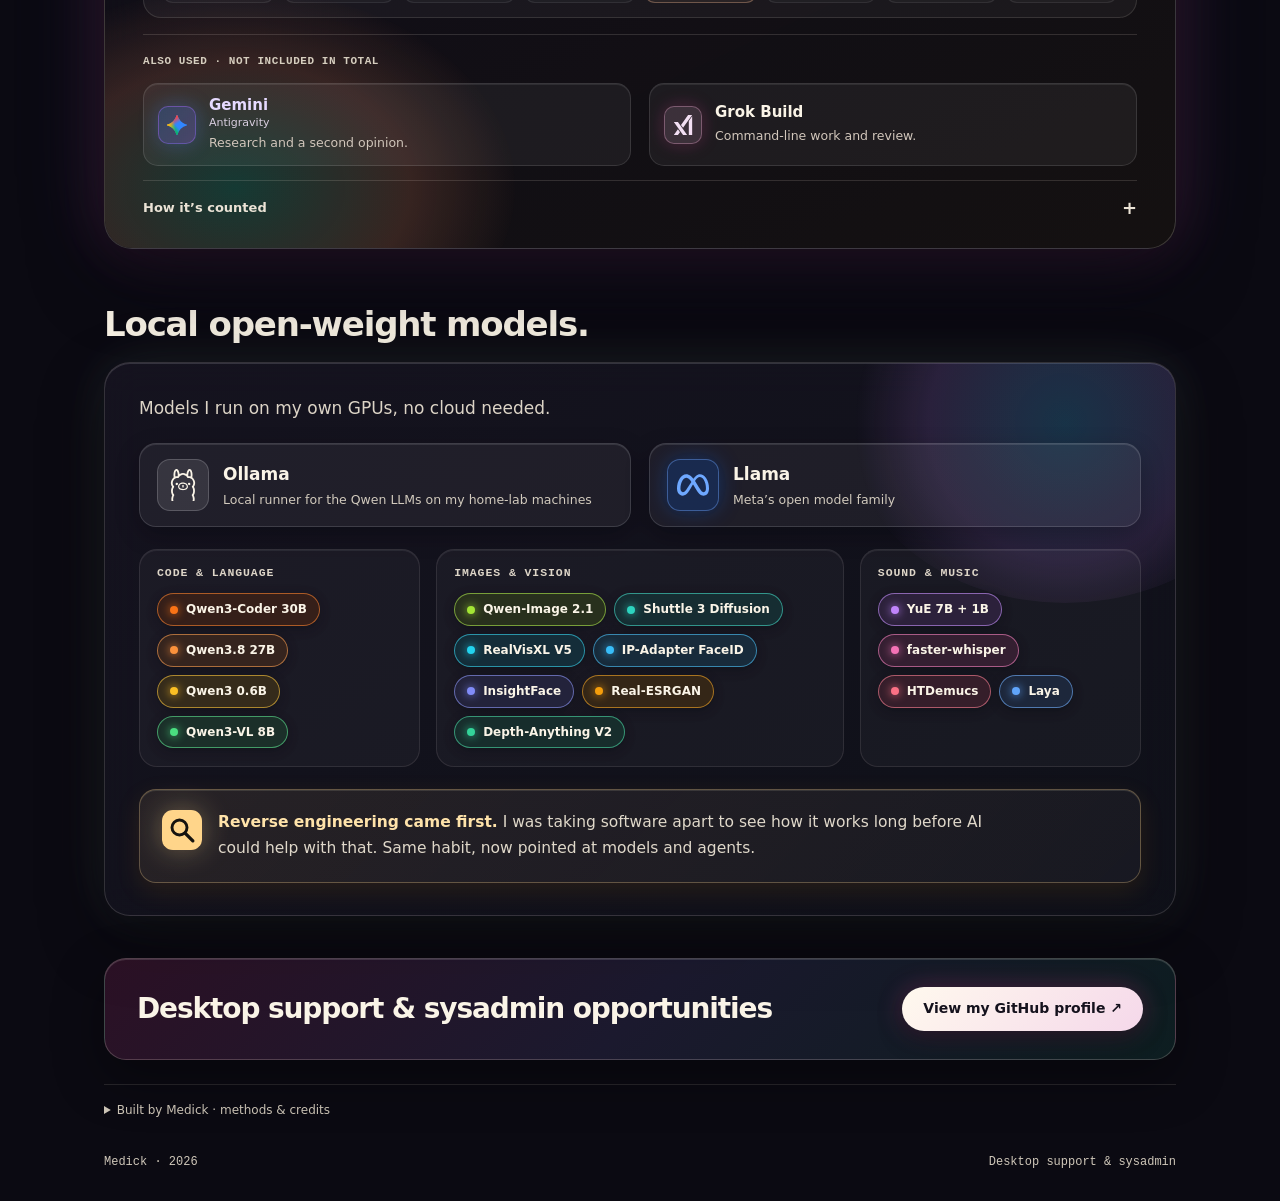
==== commit f19fa791: "Daily refresh 2026-11-27: 39,137,199,892 tokens" ====
--- a/index.html
+++ b/index.html
@@ -146,18 +146,18 @@
       <h2 id="hero-label">AI usage</h2>
       <div class="odometer-wrap">
         <div class="odometer-glow" aria-hidden="true"></div>
-        <div class="big-number" id="odometer" aria-hidden="true">39.10B</div>
-      </div>
-      <div id="odometer-status" class="sr-only" aria-live="polite">39,099,537,328 tokens across Claude Code, ChatGPT, Cursor and earlier usage</div>
-      <p class="energy" id="usage-context">39,099,537,328 tokens across Claude Code, ChatGPT, Cursor and earlier usage</p>
+        <div class="big-number" id="odometer" aria-hidden="true">39.14B</div>
+      </div>
+      <div id="odometer-status" class="sr-only" aria-live="polite">39,137,199,892 tokens across Claude Code, ChatGPT, Cursor and earlier usage</div>
+      <p class="energy" id="usage-context">39,137,199,892 tokens across Claude Code, ChatGPT, Cursor and earlier usage</p>
       <div class="snapshot-strip" id="snapshot-strip">
-        <span id="cli-bank-pill">CLI bank: <strong>30,648,662,939</strong> as of Nov 26, 2026 · 1,284 sessions</span>
+        <span id="cli-bank-pill">CLI bank: <strong>30,686,325,503</strong> as of Nov 27, 2026 · 1,285 sessions</span>
         <span id="cursor-bank-pill">Cursor export: <strong>8,450,874,389</strong> (Aug 21 – Nov 7, 2026)</span>
       </div>
 
       <div class="bar-track" id="bar-track">
-        <div class="usage-bar" id="usage-bar" role="img" aria-label="Combined snapshots: Claude Code 22,326,842,993; ChatGPT 1,957,314,283; Cursor 8,450,874,389 including Grok Bot 4,072,739,590 as a subset; Earlier recorded usage 6,364,505,663">
-          <span class="bar-part claude" id="bar-claude" data-tool="claude" style="flex:22326842993" title="Claude Code"></span>
+        <div class="usage-bar" id="usage-bar" role="img" aria-label="Combined snapshots: Claude Code 22,364,505,557; ChatGPT 1,957,314,283; Cursor 8,450,874,389 including Grok Bot 4,072,739,590 as a subset; Earlier recorded usage 6,364,505,663">
+          <span class="bar-part claude" id="bar-claude" data-tool="claude" style="flex:22364505557" title="Claude Code"></span>
           <span class="bar-part codex" id="bar-codex" data-tool="codex" style="flex:1957314283" title="ChatGPT (Codex CLI)"></span>
           <span class="bar-part cursor" id="bar-cursor" data-tool="cursor" style="flex:8450874389" title="Cursor"><b class="bar-subset-grok" id="bar-grok-subset" data-tool="grok" title="Grok Bot (within Cursor)" style="width:48.193114730249%"></b></span>
           <span class="bar-part history" id="bar-history" data-tool="history" style="flex:6364505663" title="Earlier recorded usage"></span>
@@ -165,16 +165,16 @@
       </div>
 
       <div class="tool-grid" id="tools">
-        <article class="tool-row claude" id="row-claude" data-tool="claude" style="--share:57.1026%" data-component="22326842993" aria-label="Claude Code, 22,326,842,993 tokens">
+        <article class="tool-row claude" id="row-claude" data-tool="claude" style="--share:57.1439%" data-component="22364505557" aria-label="Claude Code, 22,364,505,557 tokens">
           <svg class="tool-icon" viewBox="0 0 24 24" aria-hidden="true"><use href="#company-anthropic"/></svg>
           <div class="tool-copy">
             <h3 class="tool-label">Claude Code</h3>
-            <div class="tool-number" id="tool-claude">22.33B</div>
-            <div class="tool-detail" id="claude-detail">22,326,842,993 tokens · CLI bank Nov 26, 2026</div>
-          </div>
-        </article>
-
-        <article class="tool-row codex" id="row-codex" data-tool="codex" style="--share:5.0060%" data-component="1957314283" aria-label="ChatGPT, 1,957,314,283 tokens">
+            <div class="tool-number" id="tool-claude">22.36B</div>
+            <div class="tool-detail" id="claude-detail">22,364,505,557 tokens · CLI bank Nov 27, 2026</div>
+          </div>
+        </article>
+
+        <article class="tool-row codex" id="row-codex" data-tool="codex" style="--share:5.0012%" data-component="1957314283" aria-label="ChatGPT, 1,957,314,283 tokens">
           <svg class="tool-icon" viewBox="0 0 24 24" aria-hidden="true"><use href="#company-openai"/></svg>
           <div class="tool-copy">
             <h3 class="tool-label">ChatGPT</h3>
@@ -183,7 +183,7 @@
           </div>
         </article>
 
-        <article class="tool-row cursor" id="row-cursor" data-tool="cursor" style="--share:21.6137%" data-component="8450874389" aria-label="Cursor, 8,450,874,389 tokens">
+        <article class="tool-row cursor" id="row-cursor" data-tool="cursor" style="--share:21.5929%" data-component="8450874389" aria-label="Cursor, 8,450,874,389 tokens">
           <svg class="tool-icon" viewBox="0 0 24 24" aria-hidden="true"><use href="#company-cursor"/></svg>
           <div class="tool-copy">
             <h3 class="tool-label">Cursor</h3>
@@ -206,19 +206,19 @@
           </div>
         </article>
 
-        <article class="tool-row history" id="row-history" data-tool="history" style="--share:16.2777%" data-component="6364505663" aria-label="Earlier recorded usage, 6,364,505,663 tokens">
+        <article class="tool-row history" id="row-history" data-tool="history" style="--share:16.2620%" data-component="6364505663" aria-label="Earlier recorded usage, 6,364,505,663 tokens">
           <svg class="tool-icon" viewBox="0 0 48 48" aria-hidden="true"><use href="#m-history"/></svg>
           <div class="tool-copy">
             <h3 class="tool-label">Earlier recorded usage</h3>
             <div class="tool-number" id="tool-history">6.36B</div>
-            <div class="tool-detail" id="history-detail">6,364,505,663 tokens · carried in Nov 26, 2026 CLI bank</div>
+            <div class="tool-detail" id="history-detail">6,364,505,663 tokens · carried in Nov 27, 2026 CLI bank</div>
           </div>
         </article>
       </div>
 
       <div class="monthly-strip" id="monthly-strip" role="region" aria-label="CLI bank monthly activity">
         <div class="monthly-head">
-          <span class="monthly-title">CLI bank by month <small>Apr – Nov 26, 2026 · part of CLI bank above, not added again</small></span>
+          <span class="monthly-title">CLI bank by month <small>Apr – Nov 27, 2026 · part of CLI bank above, not added again</small></span>
           <span class="monthly-readout" id="monthly-readout" data-default="Peak: Aug 2026 · 14.17B (14,171,901,334 tokens)">Peak: Aug 2026 · 14.17B (14,171,901,334 tokens)</span>
         </div>
         <div class="monthly-bars" id="monthly-bars">
@@ -229,7 +229,7 @@
           <button type="button" class="m-bar is-peak" data-month="Aug 2026" data-tokens="14171901334" aria-label="Aug 2026: 14,171,901,334 tokens"><span class="m-val">14.17B</span><span class="m-track"><span class="m-fill" style="height:100.00%"></span></span><span class="m-lbl">Aug</span></button>
           <button type="button" class="m-bar" data-month="Sep 2026" data-tokens="4444748966" aria-label="Sep 2026: 4,444,748,966 tokens"><span class="m-val">4.44B</span><span class="m-track"><span class="m-fill" style="height:31.36%"></span></span><span class="m-lbl">Sep</span></button>
           <button type="button" class="m-bar" data-month="Oct 2026" data-tokens="616283149" aria-label="Oct 2026: 616,283,149 tokens"><span class="m-val">0.62B</span><span class="m-track"><span class="m-fill" style="height:4.35%"></span></span><span class="m-lbl">Oct</span></button>
-          <button type="button" class="m-bar" data-month="Nov 2026" data-tokens="834007684" aria-label="Nov 2026: 834,007,684 tokens"><span class="m-val">0.83B</span><span class="m-track"><span class="m-fill" style="height:5.88%"></span></span><span class="m-lbl">Nov</span></button>
+          <button type="button" class="m-bar" data-month="Nov 2026" data-tokens="871670248" aria-label="Nov 2026: 871,670,248 tokens"><span class="m-val">0.87B</span><span class="m-track"><span class="m-fill" style="height:6.15%"></span></span><span class="m-lbl">Nov</span></button>
         </div>
       </div>
 
@@ -253,8 +253,8 @@
 
       <details class="method" id="method">
         <summary>How it’s counted</summary>
-        <p id="method-note">Counts come from two measured sources: local CLI session logs saved through Nov 26, 2026 (including cached input tokens) and Cursor&#x27;s official usage CSV export through Nov 7, 2026 (1,899 blank-token rows excluded). Grok Bot, other cloud agents, and other Cursor usage are parts of the Cursor total and are never added twice. Nothing estimated enters the token totals, and the numbers animate briefly once on load rather than streaming live. The sources are separate snapshots, so some overlap between them is possible.</p>
-        <p class="method-meta" id="stats">1,284 CLI sessions recorded.</p>
+        <p id="method-note">Counts come from two measured sources: local CLI session logs saved through Nov 27, 2026 (including cached input tokens) and Cursor&#x27;s official usage CSV export through Nov 7, 2026 (1,899 blank-token rows excluded). Grok Bot, other cloud agents, and other Cursor usage are parts of the Cursor total and are never added twice. Nothing estimated enters the token totals, and the numbers animate briefly once on load rather than streaming live. The sources are separate snapshots, so some overlap between them is possible.</p>
+        <p class="method-meta" id="stats">1,285 CLI sessions recorded.</p>
         <p class="honest" id="honest-network-note">Only measured token counts appear in the totals above.</p>
       </details>
     </section>
@@ -331,7 +331,7 @@
   </footer>
 </div>
 
-<script type="application/json" id="ticker-data-fallback">{"schema_version":2,"generated_at":"2026-11-26T16:00:02Z","featured_total":39099537328,"unit":"tokens","context_caption":"39,099,537,328 tokens across Claude Code, ChatGPT, Cursor and earlier usage","components":{"claude_code":{"label":"Claude Code","company":"Anthropic","icon":"company-anthropic","tokens":22326842993,"source_kind":"local_cli_banked","snapshot_date":"2026-11-26","snapshot_label":"CLI bank Nov 26, 2026","color":"#f0bb97"},"codex_cli":{"label":"ChatGPT","counted_from":"Codex CLI logs","company":"OpenAI","icon":"company-openai","tokens":1957314283,"source_kind":"local_cli_banked","snapshot_date":"2026-11-23","snapshot_label":"Codex CLI logs · Nov 23, 2026","color":"#87dbba"},"cursor":{"label":"Cursor","company":"Cursor","icon":"company-cursor","tokens":8450874389,"source_kind":"official_csv_snapshot","snapshot_at":"2026-11-07T16:25:13.686Z","snapshot_date":"2026-11-07","snapshot_range":["2026-08-21","2026-11-07"],"snapshot_label":"Aug 21 – Nov 7, 2026","color":"#c7c1ff","subset":{"key":"grok_bot","label":"Grok Bot","relation":"within Cursor","company":"xAI","icon":"company-xai","tokens":4072739590,"included_in_parent":true,"never_added_twice":true,"color":"#f1a8d3"},"breakdown":{"other_cloud":{"label":"Other cloud","tokens":3089020309,"included_in_parent":true,"never_added_twice":true},"other_cursor":{"label":"Other Cursor","tokens":1289114490,"included_in_parent":true,"never_added_twice":true},"grok_bot":{"label":"Grok Bot","tokens":4072739590,"included_in_parent":true,"never_added_twice":true}}},"earlier_recorded":{"label":"Earlier recorded usage","company":"Archive","icon":"m-history","tokens":6364505663,"source_kind":"frozen_bank_carry","snapshot_date":null,"snapshot_label":"Carried in Nov 26, 2026 CLI bank","color":"#d4bc83"}},"also_used":[{"key":"gemini_antigravity","label":"Gemini","sublabel":"Antigravity","icon":"company-gemini","note":"Research and a second opinion.","tokens":null,"included_in_total":false},{"key":"grok_build","label":"Grok Build","sublabel":null,"icon":"company-xai","note":"Command-line work and review.","tokens":null,"included_in_total":false}],"cli_summary":{"cli_bank_total":30648662939,"sessions_recorded":1284,"started":"2026-05-31","as_of":"2026-11-26T16:00:02Z","as_of_label":"Nov 26, 2026","claude_as_of":"2026-11-26T16:00:02Z","codex_as_of":"2026-11-23T16:00:01Z","monthly":[{"month":"2026-04","tokens":724564909},{"month":"2026-05","tokens":8246866},{"month":"2026-06","tokens":1575630146},{"month":"2026-07","tokens":8273279885},{"month":"2026-08","tokens":14171901334},{"month":"2026-09","tokens":4444748966},{"month":"2026-10","tokens":616283149},{"month":"2026-11","tokens":834007684}]},"cursor_snapshot_meta":{"latest_recorded_event_utc":"2026-11-07T16:25:13.686Z","selected_utc_dates":["2026-08-21","2026-11-07"],"measurable_rows":54583,"blank_token_rows_excluded":1899,"source_sha256":"b5e29d368c65eaa88893791d9b64bec8ab2660eca88afe22dc0d692ce2168c6d"},"methodology":{"summary":"Counts come from two measured sources: local CLI session logs saved through Nov 26, 2026 (including cached input tokens) and Cursor's official usage CSV export through Nov 7, 2026 (1,899 blank-token rows excluded). Grok Bot, other cloud agents, and other Cursor usage are parts of the Cursor total and are never added twice. Nothing estimated enters the token totals, and the numbers animate briefly once on load rather than streaming live. The sources are separate snapshots, so some overlap between them is possible."}}</script>
+<script type="application/json" id="ticker-data-fallback">{"schema_version":2,"generated_at":"2026-11-27T16:00:02Z","featured_total":39137199892,"unit":"tokens","context_caption":"39,137,199,892 tokens across Claude Code, ChatGPT, Cursor and earlier usage","components":{"claude_code":{"label":"Claude Code","company":"Anthropic","icon":"company-anthropic","tokens":22364505557,"source_kind":"local_cli_banked","snapshot_date":"2026-11-27","snapshot_label":"CLI bank Nov 27, 2026","color":"#f0bb97"},"codex_cli":{"label":"ChatGPT","counted_from":"Codex CLI logs","company":"OpenAI","icon":"company-openai","tokens":1957314283,"source_kind":"local_cli_banked","snapshot_date":"2026-11-23","snapshot_label":"Codex CLI logs · Nov 23, 2026","color":"#87dbba"},"cursor":{"label":"Cursor","company":"Cursor","icon":"company-cursor","tokens":8450874389,"source_kind":"official_csv_snapshot","snapshot_at":"2026-11-07T16:25:13.686Z","snapshot_date":"2026-11-07","snapshot_range":["2026-08-21","2026-11-07"],"snapshot_label":"Aug 21 – Nov 7, 2026","color":"#c7c1ff","subset":{"key":"grok_bot","label":"Grok Bot","relation":"within Cursor","company":"xAI","icon":"company-xai","tokens":4072739590,"included_in_parent":true,"never_added_twice":true,"color":"#f1a8d3"},"breakdown":{"other_cloud":{"label":"Other cloud","tokens":3089020309,"included_in_parent":true,"never_added_twice":true},"other_cursor":{"label":"Other Cursor","tokens":1289114490,"included_in_parent":true,"never_added_twice":true},"grok_bot":{"label":"Grok Bot","tokens":4072739590,"included_in_parent":true,"never_added_twice":true}}},"earlier_recorded":{"label":"Earlier recorded usage","company":"Archive","icon":"m-history","tokens":6364505663,"source_kind":"frozen_bank_carry","snapshot_date":null,"snapshot_label":"Carried in Nov 27, 2026 CLI bank","color":"#d4bc83"}},"also_used":[{"key":"gemini_antigravity","label":"Gemini","sublabel":"Antigravity","icon":"company-gemini","note":"Research and a second opinion.","tokens":null,"included_in_total":false},{"key":"grok_build","label":"Grok Build","sublabel":null,"icon":"company-xai","note":"Command-line work and review.","tokens":null,"included_in_total":false}],"cli_summary":{"cli_bank_total":30686325503,"sessions_recorded":1285,"started":"2026-05-31","as_of":"2026-11-27T16:00:02Z","as_of_label":"Nov 27, 2026","claude_as_of":"2026-11-27T16:00:02Z","codex_as_of":"2026-11-23T16:00:01Z","monthly":[{"month":"2026-04","tokens":724564909},{"month":"2026-05","tokens":8246866},{"month":"2026-06","tokens":1575630146},{"month":"2026-07","tokens":8273279885},{"month":"2026-08","tokens":14171901334},{"month":"2026-09","tokens":4444748966},{"month":"2026-10","tokens":616283149},{"month":"2026-11","tokens":871670248}]},"cursor_snapshot_meta":{"latest_recorded_event_utc":"2026-11-07T16:25:13.686Z","selected_utc_dates":["2026-08-21","2026-11-07"],"measurable_rows":54583,"blank_token_rows_excluded":1899,"source_sha256":"b5e29d368c65eaa88893791d9b64bec8ab2660eca88afe22dc0d692ce2168c6d"},"methodology":{"summary":"Counts come from two measured sources: local CLI session logs saved through Nov 27, 2026 (including cached input tokens) and Cursor's official usage CSV export through Nov 7, 2026 (1,899 blank-token rows excluded). Grok Bot, other cloud agents, and other Cursor usage are parts of the Cursor total and are never added twice. Nothing estimated enters the token totals, and the numbers animate briefly once on load rather than streaming live. The sources are separate snapshots, so some overlap between them is possible."}}</script>
 <script defer src="app.js"></script>
 </body>
 </html>
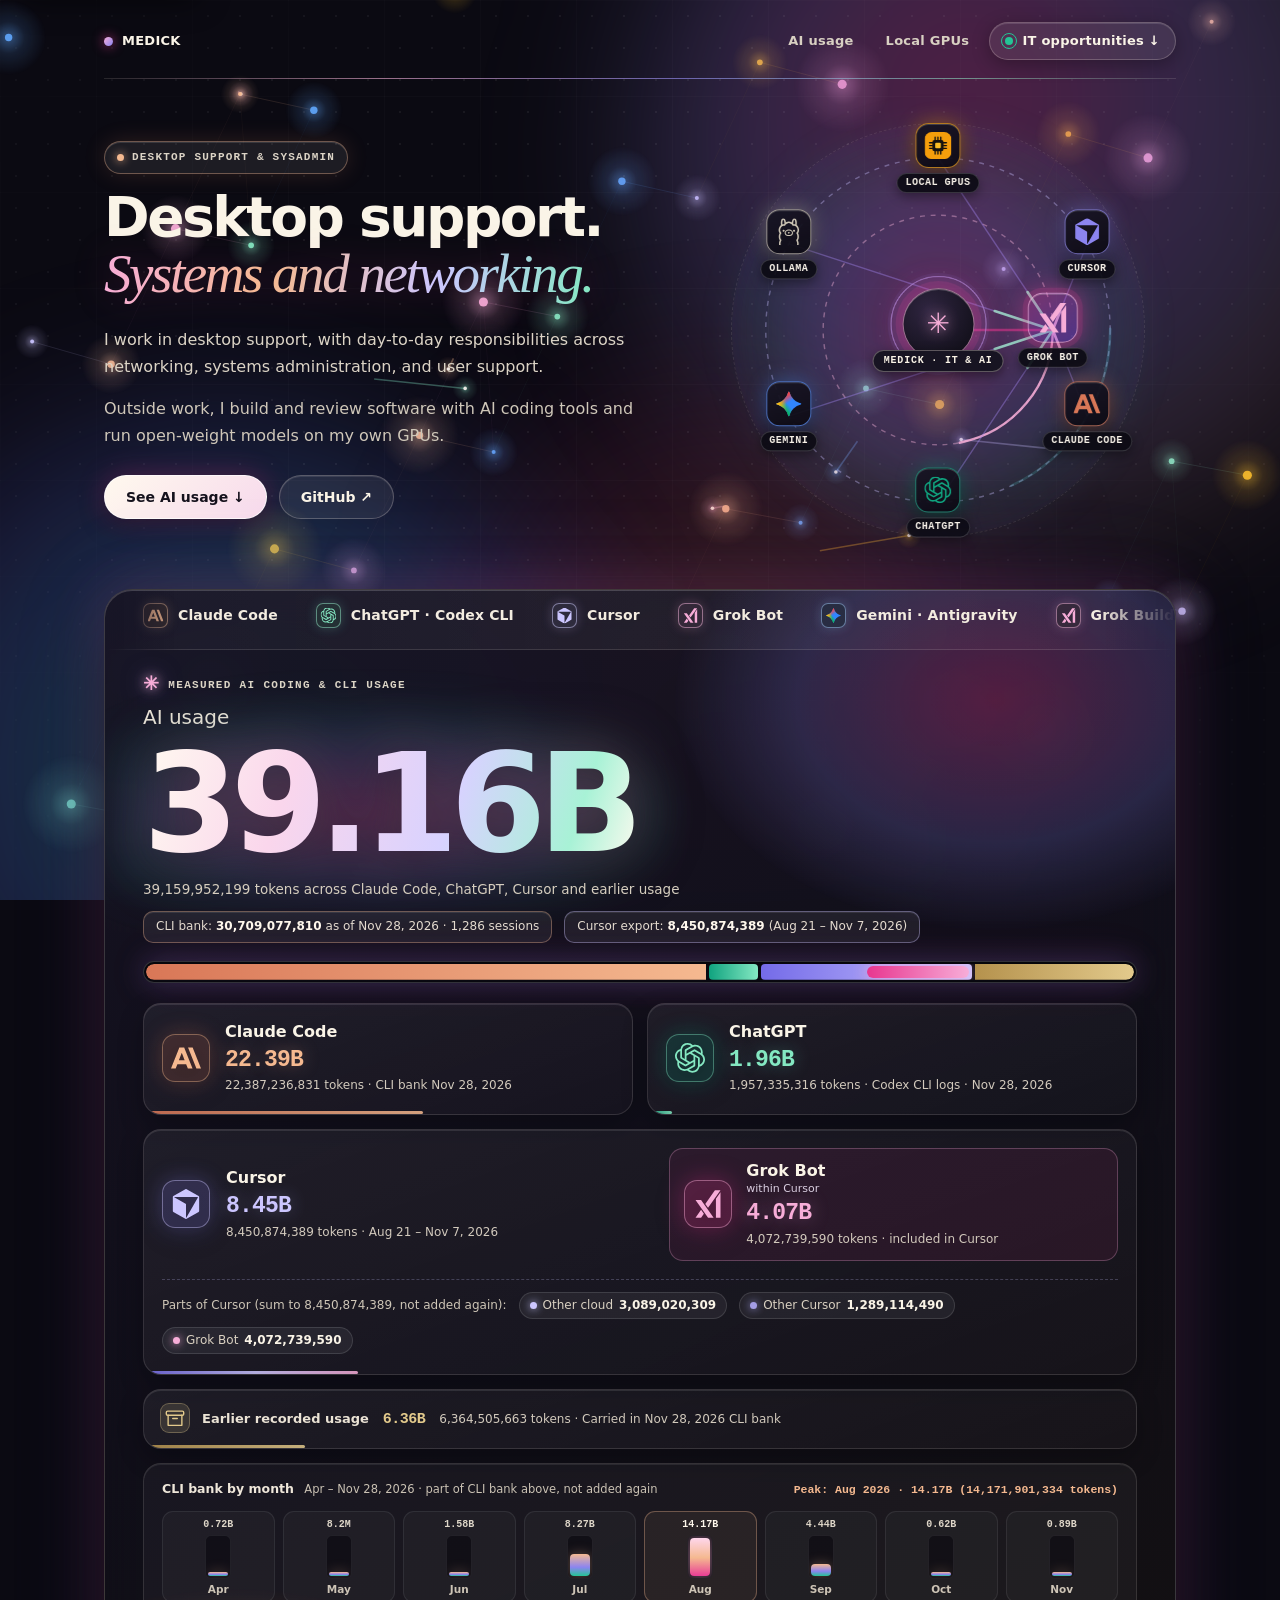
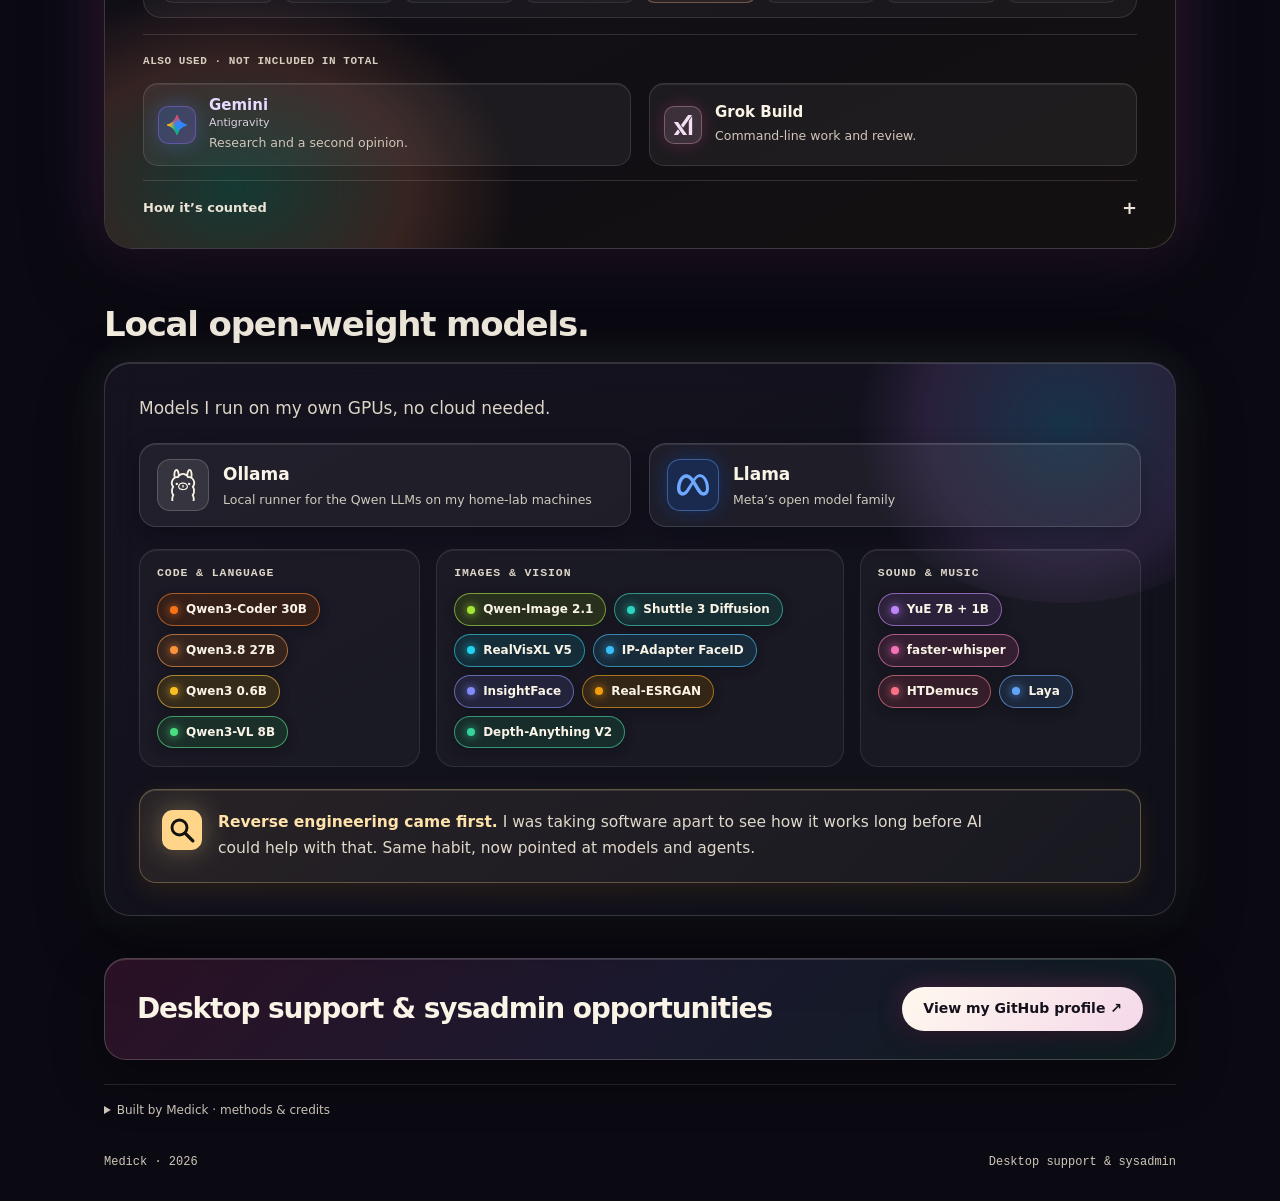
==== commit 40ba1cce: "Daily refresh 2026-11-28: 39,159,952,199 tokens" ====
--- a/index.html
+++ b/index.html
@@ -146,44 +146,44 @@
       <h2 id="hero-label">AI usage</h2>
       <div class="odometer-wrap">
         <div class="odometer-glow" aria-hidden="true"></div>
-        <div class="big-number" id="odometer" aria-hidden="true">39.14B</div>
-      </div>
-      <div id="odometer-status" class="sr-only" aria-live="polite">39,137,199,892 tokens across Claude Code, ChatGPT, Cursor and earlier usage</div>
-      <p class="energy" id="usage-context">39,137,199,892 tokens across Claude Code, ChatGPT, Cursor and earlier usage</p>
+        <div class="big-number" id="odometer" aria-hidden="true">39.16B</div>
+      </div>
+      <div id="odometer-status" class="sr-only" aria-live="polite">39,159,952,199 tokens across Claude Code, ChatGPT, Cursor and earlier usage</div>
+      <p class="energy" id="usage-context">39,159,952,199 tokens across Claude Code, ChatGPT, Cursor and earlier usage</p>
       <div class="snapshot-strip" id="snapshot-strip">
-        <span id="cli-bank-pill">CLI bank: <strong>30,686,325,503</strong> as of Nov 27, 2026 · 1,285 sessions</span>
+        <span id="cli-bank-pill">CLI bank: <strong>30,709,077,810</strong> as of Nov 28, 2026 · 1,286 sessions</span>
         <span id="cursor-bank-pill">Cursor export: <strong>8,450,874,389</strong> (Aug 21 – Nov 7, 2026)</span>
       </div>
 
       <div class="bar-track" id="bar-track">
-        <div class="usage-bar" id="usage-bar" role="img" aria-label="Combined snapshots: Claude Code 22,364,505,557; ChatGPT 1,957,314,283; Cursor 8,450,874,389 including Grok Bot 4,072,739,590 as a subset; Earlier recorded usage 6,364,505,663">
-          <span class="bar-part claude" id="bar-claude" data-tool="claude" style="flex:22364505557" title="Claude Code"></span>
-          <span class="bar-part codex" id="bar-codex" data-tool="codex" style="flex:1957314283" title="ChatGPT (Codex CLI)"></span>
+        <div class="usage-bar" id="usage-bar" role="img" aria-label="Combined snapshots: Claude Code 22,387,236,831; ChatGPT 1,957,335,316; Cursor 8,450,874,389 including Grok Bot 4,072,739,590 as a subset; Earlier recorded usage 6,364,505,663">
+          <span class="bar-part claude" id="bar-claude" data-tool="claude" style="flex:22387236831" title="Claude Code"></span>
+          <span class="bar-part codex" id="bar-codex" data-tool="codex" style="flex:1957335316" title="ChatGPT (Codex CLI)"></span>
           <span class="bar-part cursor" id="bar-cursor" data-tool="cursor" style="flex:8450874389" title="Cursor"><b class="bar-subset-grok" id="bar-grok-subset" data-tool="grok" title="Grok Bot (within Cursor)" style="width:48.193114730249%"></b></span>
           <span class="bar-part history" id="bar-history" data-tool="history" style="flex:6364505663" title="Earlier recorded usage"></span>
         </div>
       </div>
 
       <div class="tool-grid" id="tools">
-        <article class="tool-row claude" id="row-claude" data-tool="claude" style="--share:57.1439%" data-component="22364505557" aria-label="Claude Code, 22,364,505,557 tokens">
+        <article class="tool-row claude" id="row-claude" data-tool="claude" style="--share:57.1687%" data-component="22387236831" aria-label="Claude Code, 22,387,236,831 tokens">
           <svg class="tool-icon" viewBox="0 0 24 24" aria-hidden="true"><use href="#company-anthropic"/></svg>
           <div class="tool-copy">
             <h3 class="tool-label">Claude Code</h3>
-            <div class="tool-number" id="tool-claude">22.36B</div>
-            <div class="tool-detail" id="claude-detail">22,364,505,557 tokens · CLI bank Nov 27, 2026</div>
-          </div>
-        </article>
-
-        <article class="tool-row codex" id="row-codex" data-tool="codex" style="--share:5.0012%" data-component="1957314283" aria-label="ChatGPT, 1,957,314,283 tokens">
+            <div class="tool-number" id="tool-claude">22.39B</div>
+            <div class="tool-detail" id="claude-detail">22,387,236,831 tokens · CLI bank Nov 28, 2026</div>
+          </div>
+        </article>
+
+        <article class="tool-row codex" id="row-codex" data-tool="codex" style="--share:4.9983%" data-component="1957335316" aria-label="ChatGPT, 1,957,335,316 tokens">
           <svg class="tool-icon" viewBox="0 0 24 24" aria-hidden="true"><use href="#company-openai"/></svg>
           <div class="tool-copy">
             <h3 class="tool-label">ChatGPT</h3>
             <div class="tool-number" id="tool-codex">1.96B</div>
-            <div class="tool-detail" id="codex-detail">1,957,314,283 tokens · Codex CLI logs · Nov 23, 2026</div>
-          </div>
-        </article>
-
-        <article class="tool-row cursor" id="row-cursor" data-tool="cursor" style="--share:21.5929%" data-component="8450874389" aria-label="Cursor, 8,450,874,389 tokens">
+            <div class="tool-detail" id="codex-detail">1,957,335,316 tokens · Codex CLI logs · Nov 28, 2026</div>
+          </div>
+        </article>
+
+        <article class="tool-row cursor" id="row-cursor" data-tool="cursor" style="--share:21.5804%" data-component="8450874389" aria-label="Cursor, 8,450,874,389 tokens">
           <svg class="tool-icon" viewBox="0 0 24 24" aria-hidden="true"><use href="#company-cursor"/></svg>
           <div class="tool-copy">
             <h3 class="tool-label">Cursor</h3>
@@ -206,19 +206,19 @@
           </div>
         </article>
 
-        <article class="tool-row history" id="row-history" data-tool="history" style="--share:16.2620%" data-component="6364505663" aria-label="Earlier recorded usage, 6,364,505,663 tokens">
+        <article class="tool-row history" id="row-history" data-tool="history" style="--share:16.2526%" data-component="6364505663" aria-label="Earlier recorded usage, 6,364,505,663 tokens">
           <svg class="tool-icon" viewBox="0 0 48 48" aria-hidden="true"><use href="#m-history"/></svg>
           <div class="tool-copy">
             <h3 class="tool-label">Earlier recorded usage</h3>
             <div class="tool-number" id="tool-history">6.36B</div>
-            <div class="tool-detail" id="history-detail">6,364,505,663 tokens · carried in Nov 27, 2026 CLI bank</div>
+            <div class="tool-detail" id="history-detail">6,364,505,663 tokens · carried in Nov 28, 2026 CLI bank</div>
           </div>
         </article>
       </div>
 
       <div class="monthly-strip" id="monthly-strip" role="region" aria-label="CLI bank monthly activity">
         <div class="monthly-head">
-          <span class="monthly-title">CLI bank by month <small>Apr – Nov 27, 2026 · part of CLI bank above, not added again</small></span>
+          <span class="monthly-title">CLI bank by month <small>Apr – Nov 28, 2026 · part of CLI bank above, not added again</small></span>
           <span class="monthly-readout" id="monthly-readout" data-default="Peak: Aug 2026 · 14.17B (14,171,901,334 tokens)">Peak: Aug 2026 · 14.17B (14,171,901,334 tokens)</span>
         </div>
         <div class="monthly-bars" id="monthly-bars">
@@ -229,7 +229,7 @@
           <button type="button" class="m-bar is-peak" data-month="Aug 2026" data-tokens="14171901334" aria-label="Aug 2026: 14,171,901,334 tokens"><span class="m-val">14.17B</span><span class="m-track"><span class="m-fill" style="height:100.00%"></span></span><span class="m-lbl">Aug</span></button>
           <button type="button" class="m-bar" data-month="Sep 2026" data-tokens="4444748966" aria-label="Sep 2026: 4,444,748,966 tokens"><span class="m-val">4.44B</span><span class="m-track"><span class="m-fill" style="height:31.36%"></span></span><span class="m-lbl">Sep</span></button>
           <button type="button" class="m-bar" data-month="Oct 2026" data-tokens="616283149" aria-label="Oct 2026: 616,283,149 tokens"><span class="m-val">0.62B</span><span class="m-track"><span class="m-fill" style="height:4.35%"></span></span><span class="m-lbl">Oct</span></button>
-          <button type="button" class="m-bar" data-month="Nov 2026" data-tokens="871670248" aria-label="Nov 2026: 871,670,248 tokens"><span class="m-val">0.87B</span><span class="m-track"><span class="m-fill" style="height:6.15%"></span></span><span class="m-lbl">Nov</span></button>
+          <button type="button" class="m-bar" data-month="Nov 2026" data-tokens="894422555" aria-label="Nov 2026: 894,422,555 tokens"><span class="m-val">0.89B</span><span class="m-track"><span class="m-fill" style="height:6.31%"></span></span><span class="m-lbl">Nov</span></button>
         </div>
       </div>
 
@@ -253,8 +253,8 @@
 
       <details class="method" id="method">
         <summary>How it’s counted</summary>
-        <p id="method-note">Counts come from two measured sources: local CLI session logs saved through Nov 27, 2026 (including cached input tokens) and Cursor&#x27;s official usage CSV export through Nov 7, 2026 (1,899 blank-token rows excluded). Grok Bot, other cloud agents, and other Cursor usage are parts of the Cursor total and are never added twice. Nothing estimated enters the token totals, and the numbers animate briefly once on load rather than streaming live. The sources are separate snapshots, so some overlap between them is possible.</p>
-        <p class="method-meta" id="stats">1,285 CLI sessions recorded.</p>
+        <p id="method-note">Counts come from two measured sources: local CLI session logs saved through Nov 28, 2026 (including cached input tokens) and Cursor&#x27;s official usage CSV export through Nov 7, 2026 (1,899 blank-token rows excluded). Grok Bot, other cloud agents, and other Cursor usage are parts of the Cursor total and are never added twice. Nothing estimated enters the token totals, and the numbers animate briefly once on load rather than streaming live. The sources are separate snapshots, so some overlap between them is possible.</p>
+        <p class="method-meta" id="stats">1,286 CLI sessions recorded.</p>
         <p class="honest" id="honest-network-note">Only measured token counts appear in the totals above.</p>
       </details>
     </section>
@@ -331,7 +331,7 @@
   </footer>
 </div>
 
-<script type="application/json" id="ticker-data-fallback">{"schema_version":2,"generated_at":"2026-11-27T16:00:02Z","featured_total":39137199892,"unit":"tokens","context_caption":"39,137,199,892 tokens across Claude Code, ChatGPT, Cursor and earlier usage","components":{"claude_code":{"label":"Claude Code","company":"Anthropic","icon":"company-anthropic","tokens":22364505557,"source_kind":"local_cli_banked","snapshot_date":"2026-11-27","snapshot_label":"CLI bank Nov 27, 2026","color":"#f0bb97"},"codex_cli":{"label":"ChatGPT","counted_from":"Codex CLI logs","company":"OpenAI","icon":"company-openai","tokens":1957314283,"source_kind":"local_cli_banked","snapshot_date":"2026-11-23","snapshot_label":"Codex CLI logs · Nov 23, 2026","color":"#87dbba"},"cursor":{"label":"Cursor","company":"Cursor","icon":"company-cursor","tokens":8450874389,"source_kind":"official_csv_snapshot","snapshot_at":"2026-11-07T16:25:13.686Z","snapshot_date":"2026-11-07","snapshot_range":["2026-08-21","2026-11-07"],"snapshot_label":"Aug 21 – Nov 7, 2026","color":"#c7c1ff","subset":{"key":"grok_bot","label":"Grok Bot","relation":"within Cursor","company":"xAI","icon":"company-xai","tokens":4072739590,"included_in_parent":true,"never_added_twice":true,"color":"#f1a8d3"},"breakdown":{"other_cloud":{"label":"Other cloud","tokens":3089020309,"included_in_parent":true,"never_added_twice":true},"other_cursor":{"label":"Other Cursor","tokens":1289114490,"included_in_parent":true,"never_added_twice":true},"grok_bot":{"label":"Grok Bot","tokens":4072739590,"included_in_parent":true,"never_added_twice":true}}},"earlier_recorded":{"label":"Earlier recorded usage","company":"Archive","icon":"m-history","tokens":6364505663,"source_kind":"frozen_bank_carry","snapshot_date":null,"snapshot_label":"Carried in Nov 27, 2026 CLI bank","color":"#d4bc83"}},"also_used":[{"key":"gemini_antigravity","label":"Gemini","sublabel":"Antigravity","icon":"company-gemini","note":"Research and a second opinion.","tokens":null,"included_in_total":false},{"key":"grok_build","label":"Grok Build","sublabel":null,"icon":"company-xai","note":"Command-line work and review.","tokens":null,"included_in_total":false}],"cli_summary":{"cli_bank_total":30686325503,"sessions_recorded":1285,"started":"2026-05-31","as_of":"2026-11-27T16:00:02Z","as_of_label":"Nov 27, 2026","claude_as_of":"2026-11-27T16:00:02Z","codex_as_of":"2026-11-23T16:00:01Z","monthly":[{"month":"2026-04","tokens":724564909},{"month":"2026-05","tokens":8246866},{"month":"2026-06","tokens":1575630146},{"month":"2026-07","tokens":8273279885},{"month":"2026-08","tokens":14171901334},{"month":"2026-09","tokens":4444748966},{"month":"2026-10","tokens":616283149},{"month":"2026-11","tokens":871670248}]},"cursor_snapshot_meta":{"latest_recorded_event_utc":"2026-11-07T16:25:13.686Z","selected_utc_dates":["2026-08-21","2026-11-07"],"measurable_rows":54583,"blank_token_rows_excluded":1899,"source_sha256":"b5e29d368c65eaa88893791d9b64bec8ab2660eca88afe22dc0d692ce2168c6d"},"methodology":{"summary":"Counts come from two measured sources: local CLI session logs saved through Nov 27, 2026 (including cached input tokens) and Cursor's official usage CSV export through Nov 7, 2026 (1,899 blank-token rows excluded). Grok Bot, other cloud agents, and other Cursor usage are parts of the Cursor total and are never added twice. Nothing estimated enters the token totals, and the numbers animate briefly once on load rather than streaming live. The sources are separate snapshots, so some overlap between them is possible."}}</script>
+<script type="application/json" id="ticker-data-fallback">{"schema_version":2,"generated_at":"2026-11-28T16:00:02Z","featured_total":39159952199,"unit":"tokens","context_caption":"39,159,952,199 tokens across Claude Code, ChatGPT, Cursor and earlier usage","components":{"claude_code":{"label":"Claude Code","company":"Anthropic","icon":"company-anthropic","tokens":22387236831,"source_kind":"local_cli_banked","snapshot_date":"2026-11-28","snapshot_label":"CLI bank Nov 28, 2026","color":"#f0bb97"},"codex_cli":{"label":"ChatGPT","counted_from":"Codex CLI logs","company":"OpenAI","icon":"company-openai","tokens":1957335316,"source_kind":"local_cli_banked","snapshot_date":"2026-11-28","snapshot_label":"Codex CLI logs · Nov 28, 2026","color":"#87dbba"},"cursor":{"label":"Cursor","company":"Cursor","icon":"company-cursor","tokens":8450874389,"source_kind":"official_csv_snapshot","snapshot_at":"2026-11-07T16:25:13.686Z","snapshot_date":"2026-11-07","snapshot_range":["2026-08-21","2026-11-07"],"snapshot_label":"Aug 21 – Nov 7, 2026","color":"#c7c1ff","subset":{"key":"grok_bot","label":"Grok Bot","relation":"within Cursor","company":"xAI","icon":"company-xai","tokens":4072739590,"included_in_parent":true,"never_added_twice":true,"color":"#f1a8d3"},"breakdown":{"other_cloud":{"label":"Other cloud","tokens":3089020309,"included_in_parent":true,"never_added_twice":true},"other_cursor":{"label":"Other Cursor","tokens":1289114490,"included_in_parent":true,"never_added_twice":true},"grok_bot":{"label":"Grok Bot","tokens":4072739590,"included_in_parent":true,"never_added_twice":true}}},"earlier_recorded":{"label":"Earlier recorded usage","company":"Archive","icon":"m-history","tokens":6364505663,"source_kind":"frozen_bank_carry","snapshot_date":null,"snapshot_label":"Carried in Nov 28, 2026 CLI bank","color":"#d4bc83"}},"also_used":[{"key":"gemini_antigravity","label":"Gemini","sublabel":"Antigravity","icon":"company-gemini","note":"Research and a second opinion.","tokens":null,"included_in_total":false},{"key":"grok_build","label":"Grok Build","sublabel":null,"icon":"company-xai","note":"Command-line work and review.","tokens":null,"included_in_total":false}],"cli_summary":{"cli_bank_total":30709077810,"sessions_recorded":1286,"started":"2026-05-31","as_of":"2026-11-28T16:00:02Z","as_of_label":"Nov 28, 2026","claude_as_of":"2026-11-28T16:00:02Z","codex_as_of":"2026-11-28T16:00:02Z","monthly":[{"month":"2026-04","tokens":724564909},{"month":"2026-05","tokens":8246866},{"month":"2026-06","tokens":1575630146},{"month":"2026-07","tokens":8273279885},{"month":"2026-08","tokens":14171901334},{"month":"2026-09","tokens":4444748966},{"month":"2026-10","tokens":616283149},{"month":"2026-11","tokens":894422555}]},"cursor_snapshot_meta":{"latest_recorded_event_utc":"2026-11-07T16:25:13.686Z","selected_utc_dates":["2026-08-21","2026-11-07"],"measurable_rows":54583,"blank_token_rows_excluded":1899,"source_sha256":"b5e29d368c65eaa88893791d9b64bec8ab2660eca88afe22dc0d692ce2168c6d"},"methodology":{"summary":"Counts come from two measured sources: local CLI session logs saved through Nov 28, 2026 (including cached input tokens) and Cursor's official usage CSV export through Nov 7, 2026 (1,899 blank-token rows excluded). Grok Bot, other cloud agents, and other Cursor usage are parts of the Cursor total and are never added twice. Nothing estimated enters the token totals, and the numbers animate briefly once on load rather than streaming live. The sources are separate snapshots, so some overlap between them is possible."}}</script>
 <script defer src="app.js"></script>
 </body>
 </html>
